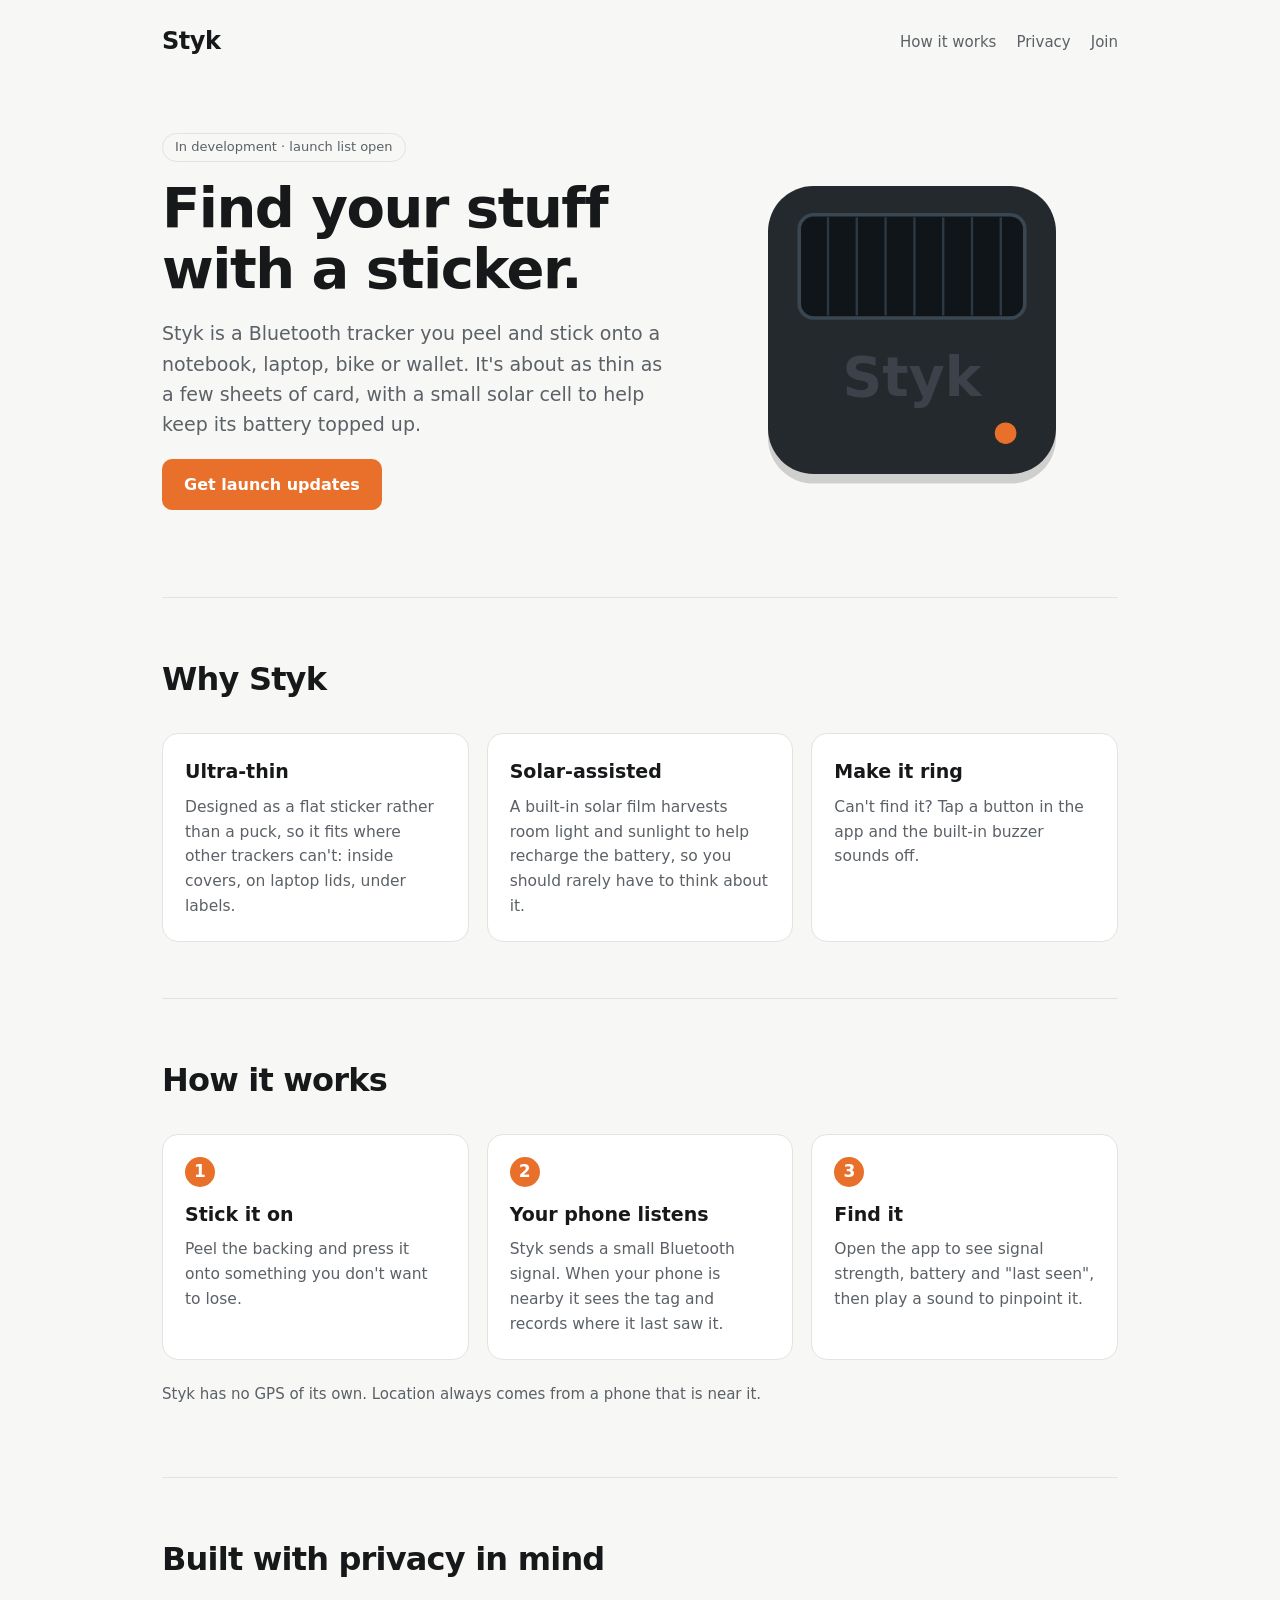
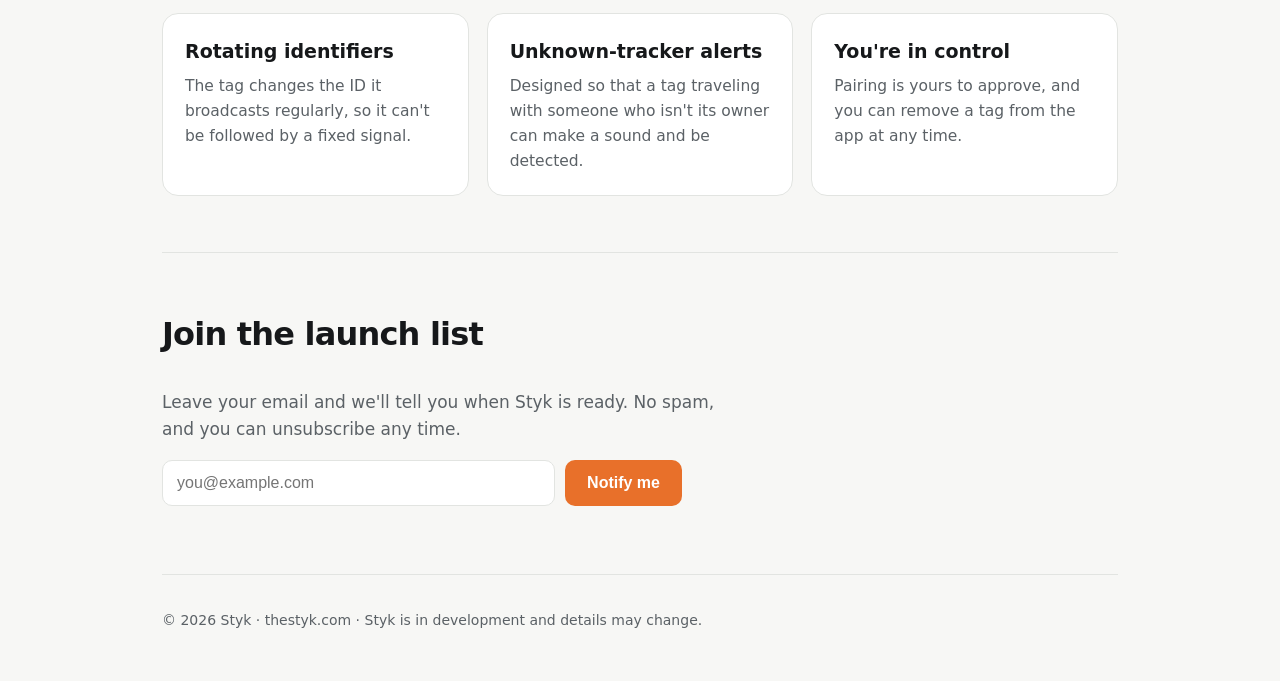
==== index.html @ 8a281709 "Rename index_1.html to index.html" ====
<!DOCTYPE html>
<html lang="en">
<head>
<meta charset="utf-8">
<meta name="viewport" content="width=device-width, initial-scale=1">
<title>Styk: the tracker that's thinner than a credit card stack</title>
<meta name="description" content="Styk is a peel-and-stick Bluetooth tracker with a built-in solar cell. Join the launch list.">
<style>
:root{--bg:#f7f7f5;--fg:#16181a;--mut:#5b6166;--card:#fff;--line:#e2e4e1;--acc:#e8702a;--dark:#1e2226}
@media (prefers-color-scheme:dark){:root{--bg:#111315;--fg:#f1f2f1;--mut:#a3a9ad;--card:#1a1d20;--line:#2b3035;--dark:#0b0c0d}}
*{box-sizing:border-box}html{scroll-behavior:smooth}
body{margin:0;background:var(--bg);color:var(--fg);font:17px/1.6 system-ui,-apple-system,"Segoe UI",Roboto,sans-serif}
.w{max-width:1000px;margin:0 auto;padding:0 22px}
nav{display:flex;justify-content:space-between;align-items:center;padding:22px 0}
.logo{font-weight:800;font-size:24px;letter-spacing:-.5px}
nav a{color:var(--mut);text-decoration:none;margin-left:20px;font-size:15px}
.hero{display:grid;grid-template-columns:1.1fr .9fr;gap:40px;align-items:center;padding:50px 0 70px}
h1{font-size:clamp(34px,5.5vw,56px);line-height:1.08;letter-spacing:-1.5px;margin:0 0 18px}
.lead{color:var(--mut);font-size:19px;max-width:30em}
.btn{display:inline-block;background:var(--acc);color:#fff;border:0;border-radius:10px;padding:13px 22px;font-size:16px;font-weight:700;text-decoration:none;cursor:pointer}
.tag{display:inline-block;font-size:13px;color:var(--mut);border:1px solid var(--line);border-radius:99px;padding:3px 12px;margin-bottom:16px}
svg{width:100%;height:auto;max-width:360px;justify-self:center}
section{padding:56px 0;border-top:1px solid var(--line)}
h2{font-size:32px;letter-spacing:-.8px;margin:0 0 28px}
.grid{display:grid;grid-template-columns:repeat(3,1fr);gap:18px}
.card{background:var(--card);border:1px solid var(--line);border-radius:16px;padding:22px}
.card h3{margin:0 0 8px;font-size:19px}.card p{margin:0;color:var(--mut);font-size:15.5px}
.n{display:inline-grid;place-items:center;width:30px;height:30px;border-radius:50%;background:var(--acc);color:#fff;font-weight:700;margin-bottom:12px}
form{display:flex;gap:10px;flex-wrap:wrap;max-width:520px}
input[type=email]{flex:1 1 250px;padding:13px 14px;border-radius:10px;border:1px solid var(--line);background:var(--card);color:var(--fg);font-size:16px}
#msg{margin-top:12px;color:var(--mut);font-size:15px}
footer{padding:34px 0 50px;border-top:1px solid var(--line);color:var(--mut);font-size:14px}
@media(max-width:760px){.hero,.grid{grid-template-columns:1fr}.hero{padding-top:20px}}
</style>
</head>
<body>
<div class="w">
<nav><div class="logo">Styk</div><div><a href="#how">How it works</a><a href="#privacy">Privacy</a><a href="#join">Join</a></div></nav>

<header class="hero">
<div>
<span class="tag">In development &middot; launch list open</span>
<h1>Find your stuff with a sticker.</h1>
<p class="lead">Styk is a Bluetooth tracker you peel and stick onto a notebook, laptop, bike or wallet. It's about as thin as a few sheets of card, with a small solar cell to help keep its battery topped up.</p>
<p><a class="btn" href="#join">Get launch updates</a></p>
</div>
<svg viewBox="0 0 300 300" role="img" aria-label="Illustration of the Styk tracker">
<rect x="30" y="38" width="240" height="240" rx="38" fill="#000" opacity=".16"/>
<rect x="30" y="30" width="240" height="240" rx="38" fill="#24292d"/>
<rect x="56" y="54" width="188" height="86" rx="12" fill="#10151a" stroke="#3a4650" stroke-width="3"/>
<g stroke="#2c3944" stroke-width="2"><path d="M80 56v82M104 56v82M128 56v82M152 56v82M176 56v82M200 56v82M224 56v82"/></g>
<text x="150" y="205" text-anchor="middle" font-family="system-ui,sans-serif" font-weight="700" font-size="46" fill="#3b4249">Styk</text>
<circle cx="228" cy="236" r="9" fill="#e8702a"/>
</svg>
</header>

<section id="why">
<h2>Why Styk</h2>
<div class="grid">
<div class="card"><h3>Ultra-thin</h3><p>Designed as a flat sticker rather than a puck, so it fits where other trackers can't: inside covers, on laptop lids, under labels.</p></div>
<div class="card"><h3>Solar-assisted</h3><p>A built-in solar film harvests room light and sunlight to help recharge the battery, so you should rarely have to think about it.</p></div>
<div class="card"><h3>Make it ring</h3><p>Can't find it? Tap a button in the app and the built-in buzzer sounds off.</p></div>
</div>
</section>

<section id="how">
<h2>How it works</h2>
<div class="grid">
<div class="card"><div class="n">1</div><h3>Stick it on</h3><p>Peel the backing and press it onto something you don't want to lose.</p></div>
<div class="card"><div class="n">2</div><h3>Your phone listens</h3><p>Styk sends a small Bluetooth signal. When your phone is nearby it sees the tag and records where it last saw it.</p></div>
<div class="card"><div class="n">3</div><h3>Find it</h3><p>Open the app to see signal strength, battery and "last seen", then play a sound to pinpoint it.</p></div>
</div>
<p style="color:var(--mut);margin-top:22px;font-size:15px">Styk has no GPS of its own. Location always comes from a phone that is near it.</p>
</section>

<section id="privacy">
<h2>Built with privacy in mind</h2>
<div class="grid">
<div class="card"><h3>Rotating identifiers</h3><p>The tag changes the ID it broadcasts regularly, so it can't be followed by a fixed signal.</p></div>
<div class="card"><h3>Unknown-tracker alerts</h3><p>Designed so that a tag traveling with someone who isn't its owner can make a sound and be detected.</p></div>
<div class="card"><h3>You're in control</h3><p>Pairing is yours to approve, and you can remove a tag from the app at any time.</p></div>
</div>
</section>

<section id="join">
<h2>Join the launch list</h2>
<p style="color:var(--mut);max-width:34em">Leave your email and we'll tell you when Styk is ready. No spam, and you can unsubscribe any time.</p>
<form id="f" method="POST" action="https://formspree.io/f/YOUR_FORM_ID">
<input type="email" name="email" placeholder="you@example.com" required aria-label="Email address">
<button class="btn" type="submit">Notify me</button>
</form>
<div id="msg" role="status"></div>
</section>

<footer>&copy; <span id="y"></span> Styk &middot; thestyk.com &middot; Styk is in development and details may change.</footer>
</div>
<script>
document.getElementById('y').textContent=new Date().getFullYear();
var f=document.getElementById('f'),m=document.getElementById('msg');
f.addEventListener('submit',function(e){
  e.preventDefault();
  if(f.action.indexOf('YOUR_FORM_ID')>-1){m.textContent='Signup is not connected yet. Add your form endpoint in index.html.';return;}
  fetch(f.action,{method:'POST',body:new FormData(f),headers:{Accept:'application/json'}})
   .then(function(r){m.textContent=r.ok?'Thanks! You are on the list.':'Something went wrong. Please try again.';if(r.ok)f.reset();})
   .catch(function(){m.textContent='Network error. Please try again.';});
});
</script>
</body>
</html>
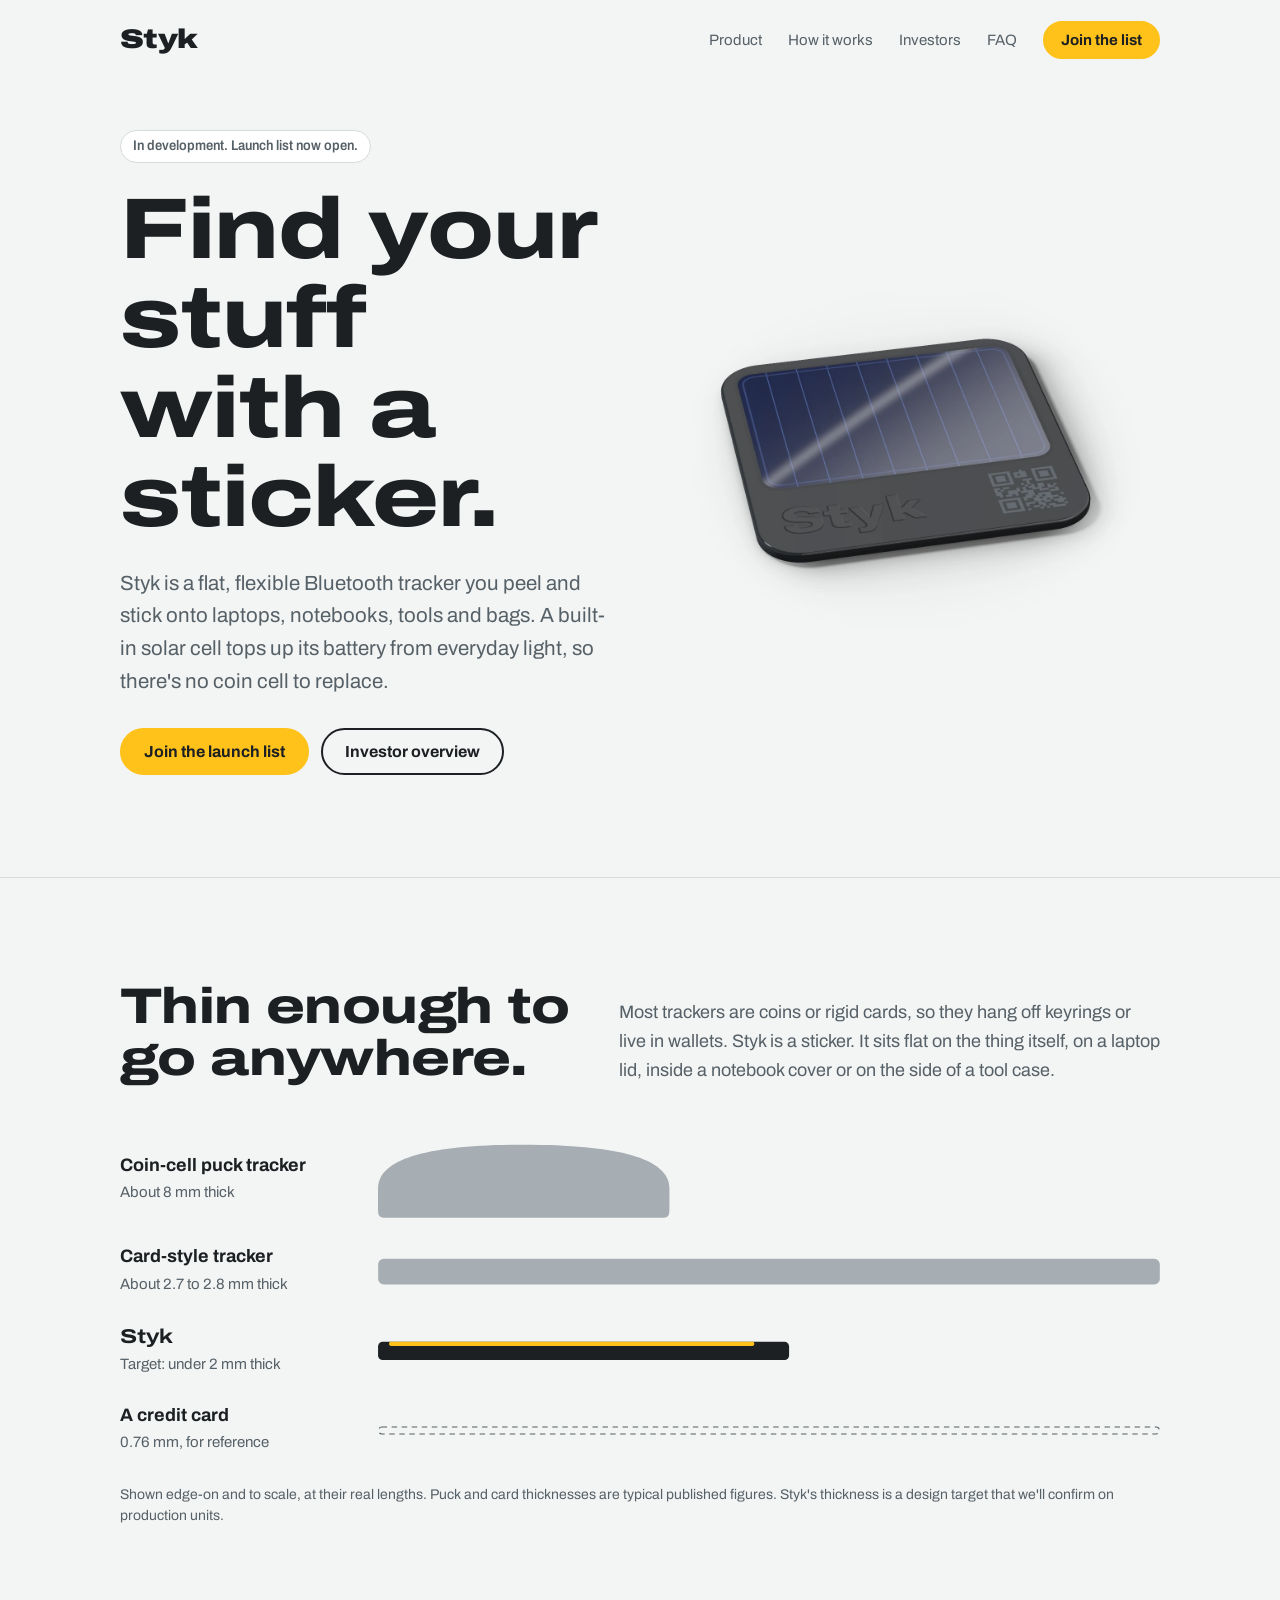
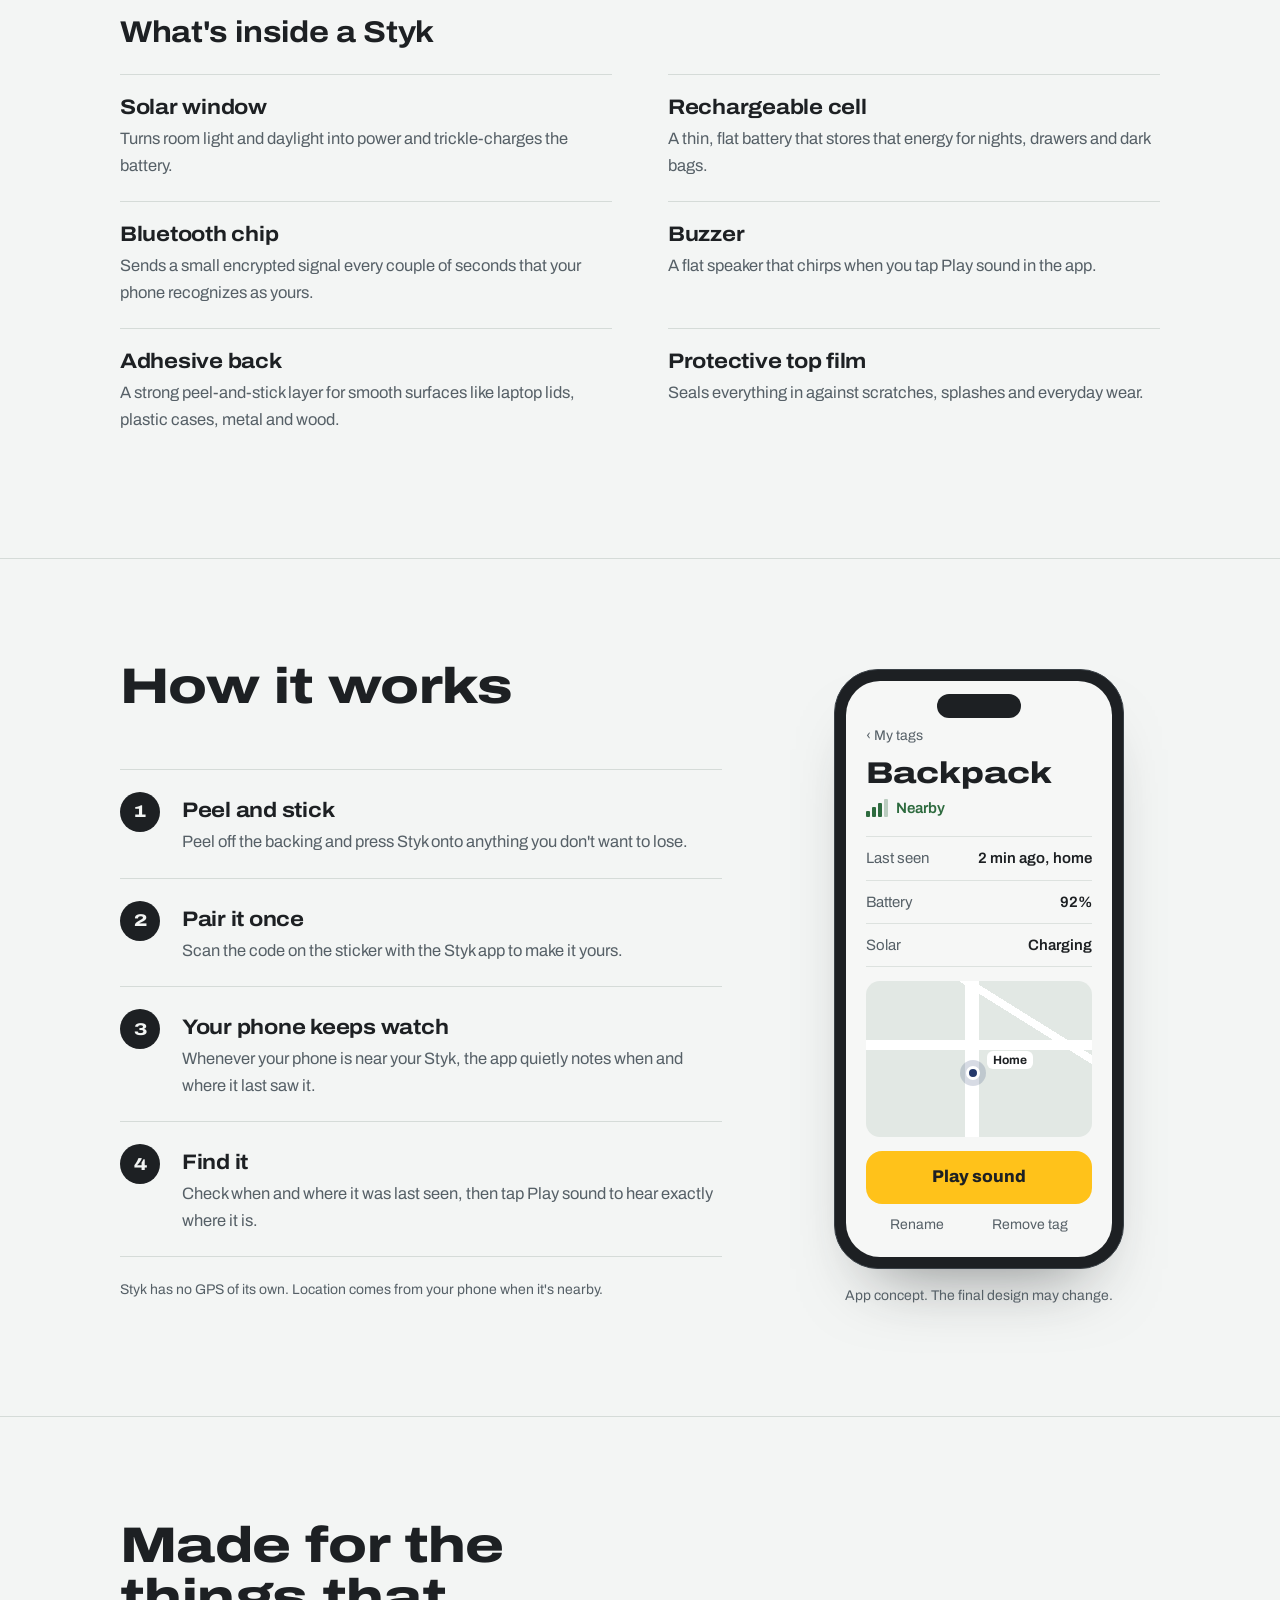
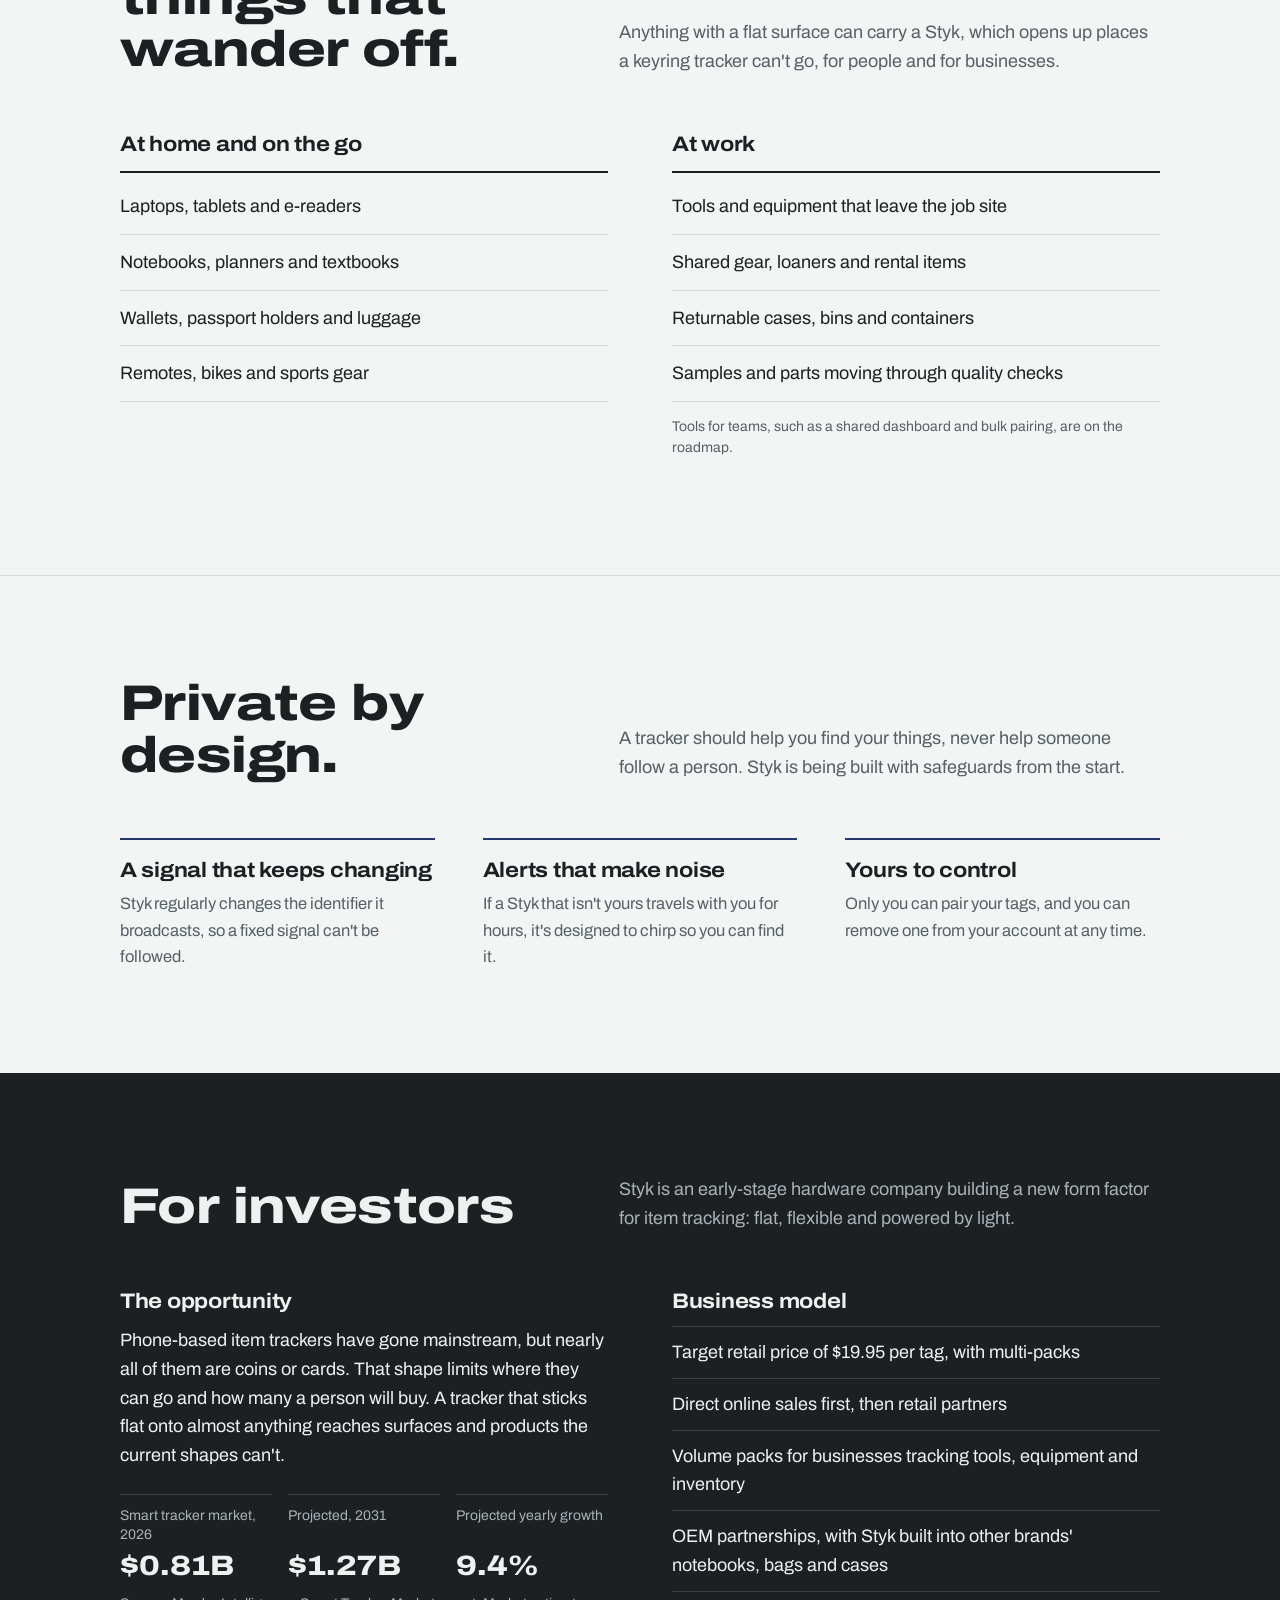
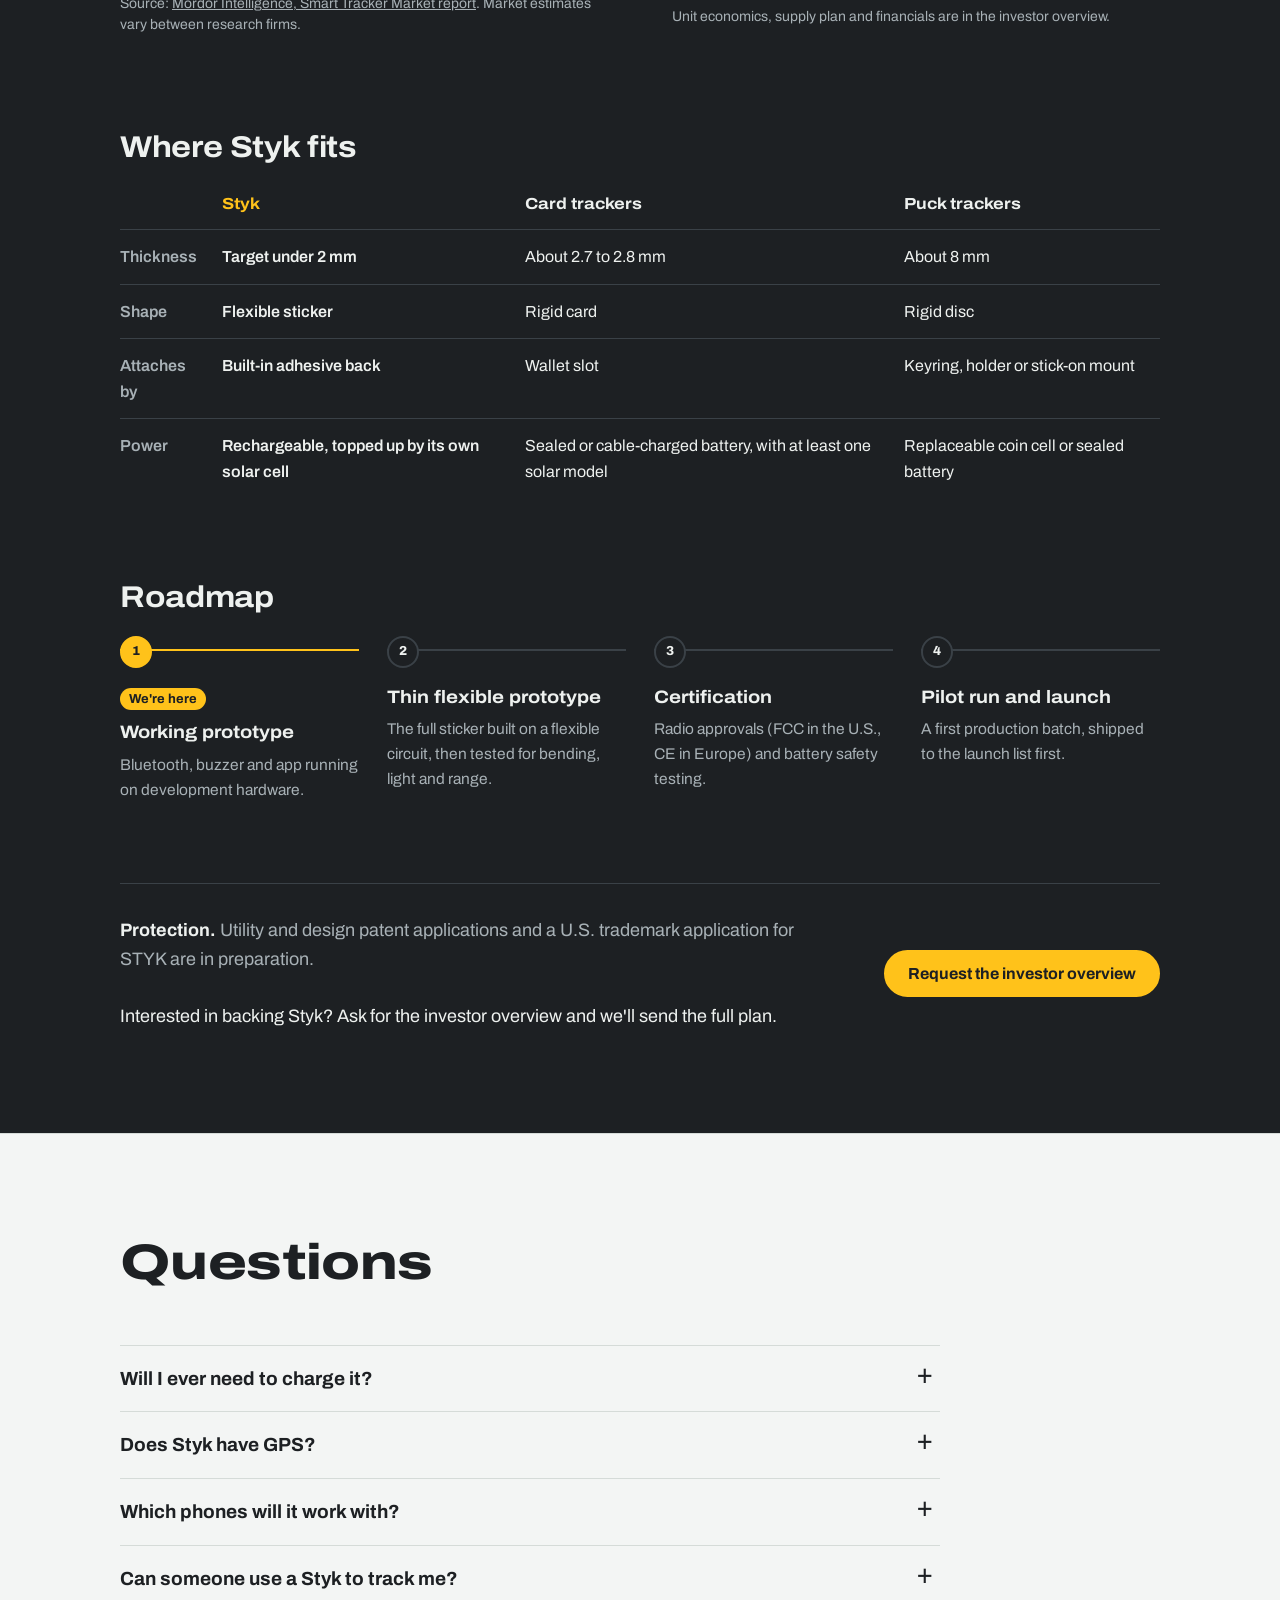
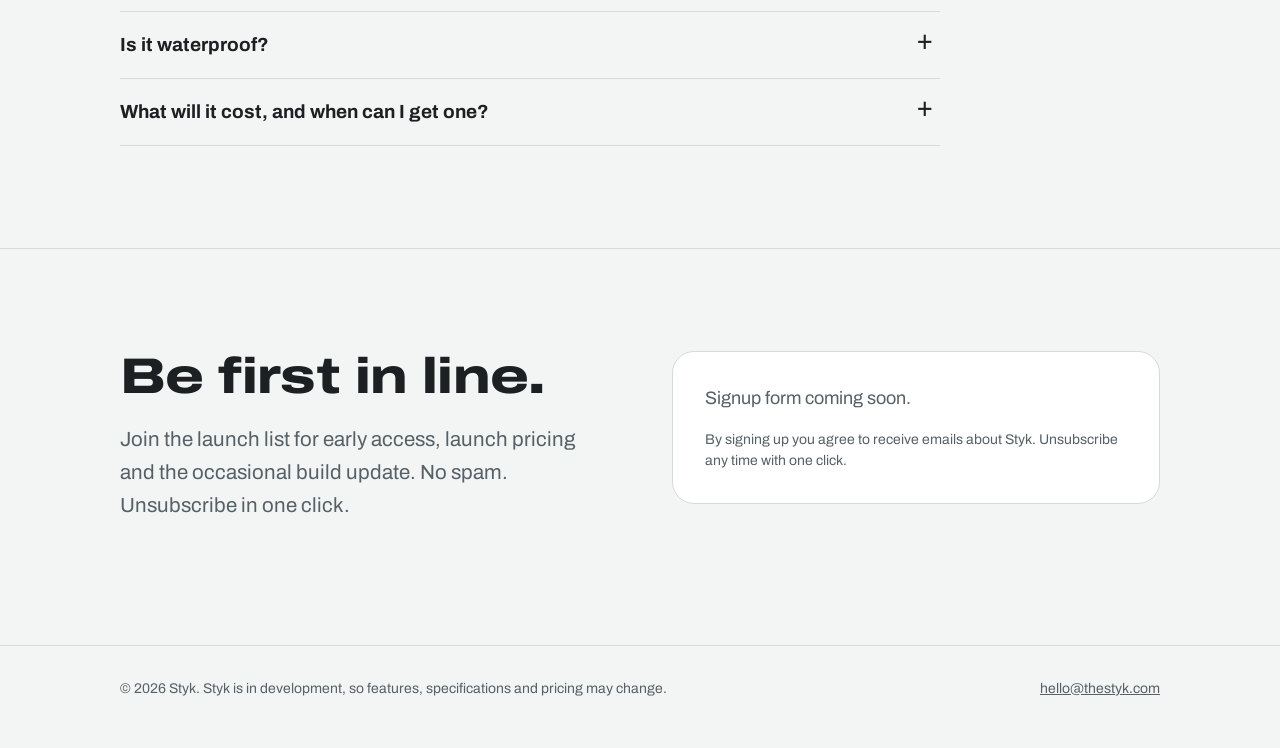
==== commit 2541a8a2: "Rename index1.html to index.html" ====
--- a/index.html
+++ b/index.html
@@ -3,107 +3,459 @@
 <head>
 <meta charset="utf-8">
 <meta name="viewport" content="width=device-width, initial-scale=1">
-<title>Styk: the tracker that's thinner than a credit card stack</title>
-<meta name="description" content="Styk is a peel-and-stick Bluetooth tracker with a built-in solar cell. Join the launch list.">
+<title>Styk: the flat, solar-assisted tracker you stick on</title>
+<meta name="description" content="Styk is a flat, flexible Bluetooth tracker you peel and stick onto the things you don't want to lose, with a built-in solar cell, a find-it buzzer and privacy by design.">
+<meta property="og:title" content="Styk: find your stuff with a sticker">
+<meta property="og:description" content="A flat, flexible Bluetooth tracker with a built-in solar cell. In development. Join the launch list.">
+<meta property="og:url" content="https://thestyk.com/">
+<meta property="og:type" content="website">
+<meta name="theme-color" content="#1D2023">
+<link rel="icon" href="data:image/svg+xml,%3Csvg xmlns='http://www.w3.org/2000/svg' viewBox='0 0 32 32'%3E%3Crect width='32' height='32' rx='7' fill='%231D2023'/%3E%3Crect x='3.5' y='3.5' width='25' height='17' rx='3' fill='%2324386B'/%3E%3Crect x='6' y='24' width='9' height='3' rx='1' fill='%23FFC21A'/%3E%3C/svg%3E">
+<link rel="preconnect" href="https://fonts.googleapis.com">
+<link rel="preconnect" href="https://fonts.gstatic.com" crossorigin>
+<link href="https://fonts.googleapis.com/css2?family=Archivo:wdth,wght@62..125,100..900&display=swap" rel="stylesheet">
 <style>
-:root{--bg:#f7f7f5;--fg:#16181a;--mut:#5b6166;--card:#fff;--line:#e2e4e1;--acc:#e8702a;--dark:#1e2226}
-@media (prefers-color-scheme:dark){:root{--bg:#111315;--fg:#f1f2f1;--mut:#a3a9ad;--card:#1a1d20;--line:#2b3035;--dark:#0b0c0d}}
-*{box-sizing:border-box}html{scroll-behavior:smooth}
-body{margin:0;background:var(--bg);color:var(--fg);font:17px/1.6 system-ui,-apple-system,"Segoe UI",Roboto,sans-serif}
-.w{max-width:1000px;margin:0 auto;padding:0 22px}
-nav{display:flex;justify-content:space-between;align-items:center;padding:22px 0}
-.logo{font-weight:800;font-size:24px;letter-spacing:-.5px}
-nav a{color:var(--mut);text-decoration:none;margin-left:20px;font-size:15px}
-.hero{display:grid;grid-template-columns:1.1fr .9fr;gap:40px;align-items:center;padding:50px 0 70px}
-h1{font-size:clamp(34px,5.5vw,56px);line-height:1.08;letter-spacing:-1.5px;margin:0 0 18px}
-.lead{color:var(--mut);font-size:19px;max-width:30em}
-.btn{display:inline-block;background:var(--acc);color:#fff;border:0;border-radius:10px;padding:13px 22px;font-size:16px;font-weight:700;text-decoration:none;cursor:pointer}
-.tag{display:inline-block;font-size:13px;color:var(--mut);border:1px solid var(--line);border-radius:99px;padding:3px 12px;margin-bottom:16px}
-svg{width:100%;height:auto;max-width:360px;justify-self:center}
-section{padding:56px 0;border-top:1px solid var(--line)}
-h2{font-size:32px;letter-spacing:-.8px;margin:0 0 28px}
-.grid{display:grid;grid-template-columns:repeat(3,1fr);gap:18px}
-.card{background:var(--card);border:1px solid var(--line);border-radius:16px;padding:22px}
-.card h3{margin:0 0 8px;font-size:19px}.card p{margin:0;color:var(--mut);font-size:15.5px}
-.n{display:inline-grid;place-items:center;width:30px;height:30px;border-radius:50%;background:var(--acc);color:#fff;font-weight:700;margin-bottom:12px}
-form{display:flex;gap:10px;flex-wrap:wrap;max-width:520px}
-input[type=email]{flex:1 1 250px;padding:13px 14px;border-radius:10px;border:1px solid var(--line);background:var(--card);color:var(--fg);font-size:16px}
-#msg{margin-top:12px;color:var(--mut);font-size:15px}
-footer{padding:34px 0 50px;border-top:1px solid var(--line);color:var(--mut);font-size:14px}
-@media(max-width:760px){.hero,.grid{grid-template-columns:1fr}.hero{padding-top:20px}}
+:root{
+  --liner:#F3F5F4;   /* page: the sticker's backing sheet */
+  --paper:#FFFFFF;
+  --ink:#1D2023;     /* graphite, the product body */
+  --slate:#566067;
+  --rule:#D5DBD8;
+  --solar:#24386B;   /* the solar cell */
+  --sun:#FFC21A;     /* light, the thing that powers it */
+  --other:#A6AEB3;
+  --band:#1D2023; --band-ink:#EEF1EF; --band-mut:#A8B1B6; --band-rule:#3A4147;
+  --focus:#24386B;
+  color-scheme:light;
+}
+@media (prefers-color-scheme:dark){
+  :root{
+    --liner:#16191C; --paper:#1E2226; --ink:#ECEFEE; --slate:#A4ADB3; --rule:#30363B;
+    --solar:#9DB2EA; --other:#5C656C;
+    --band:#22272C; --band-ink:#EEF1EF; --band-mut:#A8B1B6; --band-rule:#3D454C;
+    --focus:#FFC21A;
+    color-scheme:dark;
+  }
+}
+*{box-sizing:border-box}
+html{scroll-behavior:smooth;-webkit-text-size-adjust:100%}
+body{margin:0;background:var(--liner);color:var(--ink);font-family:"Archivo",system-ui,-apple-system,"Segoe UI",sans-serif;font-size:18px;line-height:1.6;font-stretch:100%}
+a{color:inherit}
+:focus-visible{outline:3px solid var(--focus);outline-offset:3px;border-radius:6px}
+img,svg{display:block;max-width:100%}
+.wrap{max-width:1120px;margin:0 auto;padding:0 clamp(16px,4vw,40px)}
+h1,h2,h3{margin:0;font-weight:800;font-stretch:125%;letter-spacing:-.012em;line-height:1.04}
+h1{font-size:clamp(44px,7vw,86px)}
+h2{font-size:clamp(30px,4.2vw,50px);max-width:16ch}
+h3{font-size:21px;font-stretch:112%;font-weight:700;line-height:1.2}
+p{margin:0 0 1em}
+.lead{font-size:clamp(18px,1.6vw,21px);color:var(--slate);max-width:33em}
+.note{font-size:14px;line-height:1.5;color:var(--slate)}
+.btn{display:inline-flex;align-items:center;justify-content:center;background:var(--sun);color:#1D2023;border:2px solid var(--sun);border-radius:999px;padding:12px 22px;font-weight:700;font-size:16px;text-decoration:none;line-height:1.2}
+.btn:hover{background:#FFD45A;border-color:#FFD45A}
+.btn.line{background:transparent;color:var(--ink);border-color:var(--ink)}
+.btn.line:hover{background:var(--ink);color:var(--liner)}
+
+/* top bar */
+.top{display:flex;align-items:center;justify-content:space-between;gap:16px;padding:18px 0}
+.mark{font-weight:900;font-stretch:125%;font-size:27px;letter-spacing:-.02em;text-decoration:none}
+.top nav{display:flex;align-items:center;gap:26px}
+.top nav a:not(.btn){text-decoration:none;font-size:15px;color:var(--slate)}
+.top nav a:not(.btn):hover{color:var(--ink)}
+.top nav .btn{padding:8px 16px;font-size:15px}
+@media(max-width:760px){.top nav a:not(.btn){display:none}}
+
+/* hero */
+.hero{display:grid;grid-template-columns:minmax(0,1fr) minmax(0,1fr);gap:clamp(24px,4vw,56px);align-items:center;padding:clamp(20px,4vw,56px) 0 clamp(56px,8vw,104px)}
+.status{display:inline-block;font-size:14px;font-weight:600;font-stretch:90%;color:var(--slate);background:var(--paper);border:1px solid var(--rule);border-radius:999px;padding:4px 12px;margin-bottom:22px}
+.hero h1{margin-bottom:24px}
+.actions{display:flex;flex-wrap:wrap;gap:12px;margin-top:30px}
+.hero-art img{width:100%;height:auto;display:block}
+@media(max-width:860px){.hero{grid-template-columns:1fr}.hero-art{max-width:520px}}
+
+/* sections */
+.sec{padding:clamp(60px,8vw,112px) 0;border-top:1px solid var(--rule)}
+.sec-head{display:grid;grid-template-columns:minmax(0,5fr) minmax(0,6fr);gap:20px 48px;align-items:end;margin-bottom:clamp(36px,5vw,56px)}
+.sec-head p{margin:0;color:var(--slate);max-width:34em}
+@media(max-width:860px){.sec-head{grid-template-columns:1fr}}
+.sub{margin:clamp(56px,7vw,88px) 0 24px;font-size:clamp(24px,2.6vw,30px)}
+
+/* to-scale edge view */
+.edge{display:grid;gap:26px;margin:0;padding:0;list-style:none}
+.edge li{display:grid;grid-template-columns:230px minmax(0,1fr);gap:28px;align-items:center}
+.edge b{display:block;font-weight:700;line-height:1.3}
+.edge span{font-size:15px;color:var(--slate)}
+.edge svg{width:100%;height:auto;overflow:visible}
+.edge .other{fill:var(--other)}
+.edge .ref{fill:none;stroke:var(--slate);stroke-width:.12;stroke-dasharray:.6 .5}
+.edge .us-body{fill:var(--ink)}
+.edge .us-sun{fill:var(--sun)}
+.edge li.us b{font-stretch:125%;font-size:20px}
+.edge-note{margin-top:28px}
+@media(max-width:720px){.edge li{grid-template-columns:1fr;gap:8px}}
+
+/* parts */
+.parts{list-style:none;margin:0;padding:0;display:grid;grid-template-columns:repeat(2,minmax(0,1fr));column-gap:56px}
+.parts li{padding:20px 0 22px;border-top:1px solid var(--rule)}
+.parts h3{margin-bottom:6px}
+.parts p{margin:0;color:var(--slate);font-size:16.5px;max-width:34em}
+@media(max-width:720px){.parts{grid-template-columns:1fr}}
+
+/* how it works */
+.how{display:grid;grid-template-columns:minmax(0,1.25fr) minmax(0,.75fr);gap:clamp(40px,6vw,80px);align-items:center}
+.steps{list-style:none;margin:0;padding:0;counter-reset:step}
+.steps li{display:grid;grid-template-columns:44px minmax(0,1fr);gap:18px;padding:22px 0;border-top:1px solid var(--rule)}
+.steps li:last-child{border-bottom:1px solid var(--rule)}
+.steps li::before{counter-increment:step;content:counter(step);width:40px;height:40px;border-radius:50%;background:var(--ink);color:var(--liner);display:grid;place-items:center;font-weight:800;font-stretch:125%;font-size:17px}
+.steps h3{margin:6px 0 6px}
+.steps p{margin:0;color:var(--slate);font-size:16.5px}
+.no-gps{margin-top:22px}
+@media(max-width:860px){.how{grid-template-columns:1fr}}
+
+/* app concept */
+.phone{width:min(290px,100%);margin:0 auto;aspect-ratio:9/18.6;border-radius:44px;background:#1D2023;padding:11px;border:1px solid #3A4147;box-shadow:0 40px 70px -40px rgba(29,32,35,.55)}
+.screen{height:100%;border-radius:34px;background:#F6F7F6;color:#1D2023;padding:46px 20px 22px;display:flex;flex-direction:column;position:relative;font-size:15px;line-height:1.35}
+.screen::before{content:"";position:absolute;top:13px;left:50%;width:84px;height:24px;margin-left:-42px;border-radius:12px;background:#1D2023}
+.back{font-size:14px;color:#566067;margin-bottom:12px}
+.tagname{font-size:30px;font-weight:800;font-stretch:125%;line-height:1}
+.near{display:flex;align-items:center;gap:8px;margin:10px 0 18px;font-weight:600;color:#2E6B3F}
+.bars{display:flex;gap:2px;align-items:flex-end}
+.bars i{display:block;width:4px;background:#2E6B3F;border-radius:1px}
+.rows{margin:0;border-top:1px solid #DDE2DF}
+.rows div{display:flex;justify-content:space-between;gap:12px;padding:11px 0;border-bottom:1px solid #DDE2DF}
+.rows dt{color:#566067}
+.rows dd{margin:0;font-weight:600;text-align:right}
+.map{position:relative;flex:1;min-height:70px;margin:14px 0;border-radius:14px;background:linear-gradient(90deg,transparent 44%,#fff 44% 50%,transparent 50%),linear-gradient(0deg,transparent 56%,#fff 56% 62%,transparent 62%),linear-gradient(32deg,transparent 72%,#fff 72% 75%,transparent 75%),#E2E8E4}
+.pin{position:absolute;left:47%;top:59%;width:14px;height:14px;margin:-7px 0 0 -7px;border-radius:50%;background:#24386B;border:3px solid #fff;box-shadow:0 0 0 6px rgba(36,56,107,.18)}
+.maplabel{position:absolute;left:calc(47% + 14px);top:calc(59% - 22px);font-size:12px;font-weight:700;background:#fff;border-radius:6px;padding:1px 6px}
+.play{background:#FFC21A;border-radius:16px;padding:15px;text-align:center;font-weight:800;font-size:17px}
+.minor{display:flex;justify-content:space-around;margin-top:12px;font-size:14px;color:#566067}
+.caption{text-align:center;margin-top:16px}
+
+/* audiences */
+.two{display:grid;grid-template-columns:repeat(2,minmax(0,1fr));gap:clamp(32px,5vw,72px)}
+.two h3{padding-bottom:14px;border-bottom:2px solid var(--ink);margin-bottom:6px}
+.plain{list-style:none;margin:0;padding:0}
+.plain li{padding:13px 0;border-bottom:1px solid var(--rule)}
+@media(max-width:720px){.two{grid-template-columns:1fr}}
+
+/* privacy */
+.trio{display:grid;grid-template-columns:repeat(3,minmax(0,1fr));gap:clamp(24px,4vw,48px)}
+.trio div{border-top:2px solid var(--solar);padding-top:18px}
+.trio h3{margin-bottom:8px}
+.trio p{margin:0;color:var(--slate);font-size:16.5px}
+@media(max-width:860px){.trio{grid-template-columns:1fr}}
+
+/* investors band */
+.band{background:var(--band);color:var(--band-ink)}
+.band .sec{border-top:0}
+.band .sec-head p,.band .note,.band .mut{color:var(--band-mut)}
+.band h3{margin-bottom:12px}
+.inv-grid{display:grid;grid-template-columns:repeat(2,minmax(0,1fr));gap:clamp(36px,5vw,72px)}
+.inv-grid ul{margin:0;padding:0;list-style:none}
+.inv-grid li{padding:11px 0;border-top:1px solid var(--band-rule)}
+.inv-grid li:last-child{border-bottom:1px solid var(--band-rule)}
+.facts{display:grid;grid-template-columns:repeat(3,minmax(0,1fr));gap:16px;margin:24px 0 12px}
+.facts div{border-top:1px solid var(--band-rule);padding-top:12px;display:flex;flex-direction:column;justify-content:space-between}
+.facts dt{font-size:14px;line-height:1.35;color:var(--band-mut)}
+.facts dd{margin:6px 0 0;font-size:clamp(22px,2.4vw,28px);font-weight:800;font-stretch:118%;line-height:1.1}
+.band .sub{margin-top:clamp(56px,7vw,80px)}
+.scroll{overflow-x:auto;-webkit-overflow-scrolling:touch}
+table{width:100%;min-width:640px;border-collapse:collapse;font-size:16px}
+th,td{text-align:left;vertical-align:top;padding:14px 18px 14px 0;border-top:1px solid var(--band-rule)}
+thead th{border-top:0;font-weight:700;font-stretch:112%;padding-bottom:12px}
+tbody th{font-weight:600;color:var(--band-mut)}
+.us-col{color:var(--sun)}
+tbody td.us-col{color:var(--band-ink);font-weight:600}
+.road{list-style:none;margin:34px 0 0;padding:0;display:grid;grid-template-columns:repeat(4,minmax(0,1fr));gap:28px;counter-reset:road}
+.road li{position:relative;padding-top:32px;border-top:2px solid var(--band-rule)}
+.road li::before{counter-increment:road;content:counter(road);position:absolute;top:-15px;left:0;width:28px;height:28px;border-radius:50%;background:var(--band);border:2px solid var(--band-rule);display:grid;place-items:center;font-size:13px;font-weight:800}
+.road li.now{border-top-color:var(--sun)}
+.road li.now::before{background:var(--sun);border-color:var(--sun);color:#1D2023}
+.road h4{margin:0 0 6px;font-size:18px;font-weight:700;font-stretch:112%}
+.road p{margin:0;font-size:15.5px;color:var(--band-mut)}
+.road .here{display:inline-block;margin-bottom:8px;font-size:13px;font-weight:700;color:#1D2023;background:var(--sun);border-radius:999px;padding:1px 9px}
+@media(max-width:900px){.road{grid-template-columns:repeat(2,minmax(0,1fr));row-gap:40px}}
+@media(max-width:520px){.road{grid-template-columns:1fr}}
+.ask{display:grid;grid-template-columns:minmax(0,1fr) auto;gap:24px;align-items:center;margin-top:clamp(56px,7vw,80px);padding-top:32px;border-top:1px solid var(--band-rule)}
+.ask p{margin:0;max-width:40em}
+@media(max-width:720px){.inv-grid,.ask{grid-template-columns:1fr}.facts{grid-template-columns:1fr 1fr 1fr}}
+@media(max-width:440px){.facts{grid-template-columns:1fr}}
+
+/* faq */
+.faq{max-width:820px}
+.faq details{border-top:1px solid var(--rule)}
+.faq details:last-child{border-bottom:1px solid var(--rule)}
+.faq summary{cursor:pointer;list-style:none;position:relative;padding:20px 44px 20px 0;font-weight:700;font-size:19px;line-height:1.35}
+.faq summary::-webkit-details-marker{display:none}
+.faq summary::after{content:"+";position:absolute;right:6px;top:14px;font-size:28px;font-weight:400;line-height:1;transition:transform .2s ease}
+.faq details[open] summary::after{transform:rotate(45deg)}
+.faq details p{margin:-4px 0 22px;color:var(--slate);max-width:62ch}
+
+/* join */
+.join{display:grid;grid-template-columns:minmax(0,1fr) minmax(0,1fr);gap:clamp(32px,5vw,72px);align-items:start}
+.join .panel{background:var(--paper);border:1px solid var(--rule);border-radius:22px;padding:clamp(20px,3vw,32px)}
+@media(max-width:860px){.join{grid-template-columns:1fr}}
+
+.sr{position:absolute;width:1px;height:1px;overflow:hidden;clip:rect(0 0 0 0);white-space:nowrap}
+footer{padding:32px 0 48px;border-top:1px solid var(--rule);font-size:14px;color:var(--slate)}
+footer .wrap{display:flex;flex-wrap:wrap;justify-content:space-between;gap:12px}
 </style>
 </head>
 <body>
-<div class="w">
-<nav><div class="logo">Styk</div><div><a href="#how">How it works</a><a href="#privacy">Privacy</a><a href="#join">Join</a></div></nav>
-
-<header class="hero">
-<div>
-<span class="tag">In development &middot; launch list open</span>
-<h1>Find your stuff with a sticker.</h1>
-<p class="lead">Styk is a Bluetooth tracker you peel and stick onto a notebook, laptop, bike or wallet. It's about as thin as a few sheets of card, with a small solar cell to help keep its battery topped up.</p>
-<p><a class="btn" href="#join">Get launch updates</a></p>
+
+<div class="wrap">
+  <header class="top">
+    <a class="mark" href="#">Styk</a>
+    <nav aria-label="Main">
+      <a href="#product">Product</a>
+      <a href="#how">How it works</a>
+      <a href="#investors">Investors</a>
+      <a href="#faq">FAQ</a>
+      <a class="btn" href="#join">Join the list</a>
+    </nav>
+  </header>
+
+  <section class="hero">
+    <div>
+      <span class="status">In development. Launch list now open.</span>
+      <h1>Find your stuff with a sticker.</h1>
+      <p class="lead">Styk is a flat, flexible Bluetooth tracker you peel and stick onto laptops, notebooks, tools and bags. A built-in solar cell tops up its battery from everyday light, so there's no coin cell to replace.</p>
+      <div class="actions">
+        <a class="btn" href="#join">Join the launch list</a>
+        <a class="btn line" href="#investors">Investor overview</a>
+      </div>
+    </div>
+    <div class="hero-art">
+      <picture>
+        <source media="(prefers-color-scheme: dark)" srcset="[data-uri]">
+        <img src="[data-uri]" width="1200" height="1000" alt="The Styk tracker: a thin, square graphite sticker with a dark blue solar window, a debossed Styk logo and a small scan code" fetchpriority="high">
+      </picture>
+    </div>
+  </section>
 </div>
-<svg viewBox="0 0 300 300" role="img" aria-label="Illustration of the Styk tracker">
-<rect x="30" y="38" width="240" height="240" rx="38" fill="#000" opacity=".16"/>
-<rect x="30" y="30" width="240" height="240" rx="38" fill="#24292d"/>
-<rect x="56" y="54" width="188" height="86" rx="12" fill="#10151a" stroke="#3a4650" stroke-width="3"/>
-<g stroke="#2c3944" stroke-width="2"><path d="M80 56v82M104 56v82M128 56v82M152 56v82M176 56v82M200 56v82M224 56v82"/></g>
-<text x="150" y="205" text-anchor="middle" font-family="system-ui,sans-serif" font-weight="700" font-size="46" fill="#3b4249">Styk</text>
-<circle cx="228" cy="236" r="9" fill="#e8702a"/>
-</svg>
-</header>
-
-<section id="why">
-<h2>Why Styk</h2>
-<div class="grid">
-<div class="card"><h3>Ultra-thin</h3><p>Designed as a flat sticker rather than a puck, so it fits where other trackers can't: inside covers, on laptop lids, under labels.</p></div>
-<div class="card"><h3>Solar-assisted</h3><p>A built-in solar film harvests room light and sunlight to help recharge the battery, so you should rarely have to think about it.</p></div>
-<div class="card"><h3>Make it ring</h3><p>Can't find it? Tap a button in the app and the built-in buzzer sounds off.</p></div>
-</div>
-</section>
-
-<section id="how">
-<h2>How it works</h2>
-<div class="grid">
-<div class="card"><div class="n">1</div><h3>Stick it on</h3><p>Peel the backing and press it onto something you don't want to lose.</p></div>
-<div class="card"><div class="n">2</div><h3>Your phone listens</h3><p>Styk sends a small Bluetooth signal. When your phone is nearby it sees the tag and records where it last saw it.</p></div>
-<div class="card"><div class="n">3</div><h3>Find it</h3><p>Open the app to see signal strength, battery and "last seen", then play a sound to pinpoint it.</p></div>
-</div>
-<p style="color:var(--mut);margin-top:22px;font-size:15px">Styk has no GPS of its own. Location always comes from a phone that is near it.</p>
-</section>
-
-<section id="privacy">
-<h2>Built with privacy in mind</h2>
-<div class="grid">
-<div class="card"><h3>Rotating identifiers</h3><p>The tag changes the ID it broadcasts regularly, so it can't be followed by a fixed signal.</p></div>
-<div class="card"><h3>Unknown-tracker alerts</h3><p>Designed so that a tag traveling with someone who isn't its owner can make a sound and be detected.</p></div>
-<div class="card"><h3>You're in control</h3><p>Pairing is yours to approve, and you can remove a tag from the app at any time.</p></div>
-</div>
-</section>
-
-<section id="join">
-<h2>Join the launch list</h2>
-<p style="color:var(--mut);max-width:34em">Leave your email and we'll tell you when Styk is ready. No spam, and you can unsubscribe any time.</p>
-<form id="f" method="POST" action="https://formspree.io/f/YOUR_FORM_ID">
-<input type="email" name="email" placeholder="you@example.com" required aria-label="Email address">
-<button class="btn" type="submit">Notify me</button>
-</form>
-<div id="msg" role="status"></div>
-</section>
-
-<footer>&copy; <span id="y"></span> Styk &middot; thestyk.com &middot; Styk is in development and details may change.</footer>
-</div>
+
+<main>
+  <section class="sec" id="product">
+    <div class="wrap">
+      <div class="sec-head">
+        <h2>Thin enough to go anywhere.</h2>
+        <p>Most trackers are coins or rigid cards, so they hang off keyrings or live in wallets. Styk is a sticker. It sits flat on the thing itself, on a laptop lid, inside a notebook cover or on the side of a tool case.</p>
+      </div>
+
+      <ul class="edge" aria-label="Edge-on thickness comparison, drawn to scale">
+        <li>
+          <div><b>Coin-cell puck tracker</b><span>About 8 mm thick</span></div>
+          <svg viewBox="0 0 85.6 8.6" aria-hidden="true"><path class="other" d="M0.6 8.4H31.3Q31.9 8.4 31.9 7.6V5.2C31.9 1.8 26 0.4 15.95 0.4C5.9 0.4 0 1.8 0 5.2V7.6Q0 8.4 0.6 8.4Z"/></svg>
+        </li>
+        <li>
+          <div><b>Card-style tracker</b><span>About 2.7 to 2.8 mm thick</span></div>
+          <svg viewBox="0 0 85.6 3.2" aria-hidden="true"><rect class="other" x="0" y="0.2" width="85.6" height="2.8" rx="0.6"/></svg>
+        </li>
+        <li class="us">
+          <div><b>Styk</b><span>Target: under 2 mm thick</span></div>
+          <svg viewBox="0 0 85.6 2.4" aria-hidden="true"><rect class="us-body" x="0" y="0.2" width="45" height="2" rx="0.5"/><rect class="us-sun" x="1.2" y="0.2" width="40" height="0.45" rx="0.2"/></svg>
+        </li>
+        <li>
+          <div><b>A credit card</b><span>0.76 mm, for reference</span></div>
+          <svg viewBox="0 0 85.6 1.2" aria-hidden="true"><rect class="ref" x="0.06" y="0.22" width="85.48" height="0.76" rx="0.3"/></svg>
+        </li>
+      </ul>
+      <p class="note edge-note">Shown edge-on and to scale, at their real lengths. Puck and card thicknesses are typical published figures. Styk's thickness is a design target that we'll confirm on production units.</p>
+
+      <h3 class="sub">What's inside a Styk</h3>
+      <ul class="parts">
+        <li><h3>Solar window</h3><p>Turns room light and daylight into power and trickle-charges the battery.</p></li>
+        <li><h3>Rechargeable cell</h3><p>A thin, flat battery that stores that energy for nights, drawers and dark bags.</p></li>
+        <li><h3>Bluetooth chip</h3><p>Sends a small encrypted signal every couple of seconds that your phone recognizes as yours.</p></li>
+        <li><h3>Buzzer</h3><p>A flat speaker that chirps when you tap Play sound in the app.</p></li>
+        <li><h3>Adhesive back</h3><p>A strong peel-and-stick layer for smooth surfaces like laptop lids, plastic cases, metal and wood.</p></li>
+        <li><h3>Protective top film</h3><p>Seals everything in against scratches, splashes and everyday wear.</p></li>
+      </ul>
+    </div>
+  </section>
+
+  <section class="sec" id="how">
+    <div class="wrap how">
+      <div>
+        <div class="sec-head" style="grid-template-columns:1fr">
+          <h2>How it works</h2>
+        </div>
+        <ol class="steps">
+          <li><div><h3>Peel and stick</h3><p>Peel off the backing and press Styk onto anything you don't want to lose.</p></div></li>
+          <li><div><h3>Pair it once</h3><p>Scan the code on the sticker with the Styk app to make it yours.</p></div></li>
+          <li><div><h3>Your phone keeps watch</h3><p>Whenever your phone is near your Styk, the app quietly notes when and where it last saw it.</p></div></li>
+          <li><div><h3>Find it</h3><p>Check when and where it was last seen, then tap Play sound to hear exactly where it is.</p></div></li>
+        </ol>
+        <p class="note no-gps">Styk has no GPS of its own. Location comes from your phone when it's nearby.</p>
+      </div>
+      <figure style="margin:0">
+        <div class="phone" role="img" aria-label="Styk app concept showing a tag named Backpack, nearby, last seen 2 minutes ago at home, battery 92 percent, solar charging, on a small map, with a Play sound button">
+          <div class="screen" aria-hidden="true">
+            <div class="back">‹ My tags</div>
+            <div class="tagname">Backpack</div>
+            <div class="near"><span class="bars"><i style="height:6px"></i><i style="height:10px"></i><i style="height:14px"></i><i style="height:18px;opacity:.3"></i></span>Nearby</div>
+            <dl class="rows">
+              <div><dt>Last seen</dt><dd>2 min ago, home</dd></div>
+              <div><dt>Battery</dt><dd>92%</dd></div>
+              <div><dt>Solar</dt><dd>Charging</dd></div>
+            </dl>
+            <div class="map"><span class="pin"></span><span class="maplabel">Home</span></div>
+            <div class="play">Play sound</div>
+            <div class="minor"><span>Rename</span><span>Remove tag</span></div>
+          </div>
+        </div>
+        <figcaption class="note caption">App concept. The final design may change.</figcaption>
+      </figure>
+    </div>
+  </section>
+
+  <section class="sec" id="uses">
+    <div class="wrap">
+      <div class="sec-head">
+        <h2>Made for the things that wander off.</h2>
+        <p>Anything with a flat surface can carry a Styk, which opens up places a keyring tracker can't go, for people and for businesses.</p>
+      </div>
+      <div class="two">
+        <div>
+          <h3>At home and on the go</h3>
+          <ul class="plain">
+            <li>Laptops, tablets and e-readers</li>
+            <li>Notebooks, planners and textbooks</li>
+            <li>Wallets, passport holders and luggage</li>
+            <li>Remotes, bikes and sports gear</li>
+          </ul>
+        </div>
+        <div>
+          <h3>At work</h3>
+          <ul class="plain">
+            <li>Tools and equipment that leave the job site</li>
+            <li>Shared gear, loaners and rental items</li>
+            <li>Returnable cases, bins and containers</li>
+            <li>Samples and parts moving through quality checks</li>
+          </ul>
+          <p class="note" style="margin-top:14px">Tools for teams, such as a shared dashboard and bulk pairing, are on the roadmap.</p>
+        </div>
+      </div>
+    </div>
+  </section>
+
+  <section class="sec" id="privacy">
+    <div class="wrap">
+      <div class="sec-head">
+        <h2>Private by design.</h2>
+        <p>A tracker should help you find your things, never help someone follow a person. Styk is being built with safeguards from the start.</p>
+      </div>
+      <div class="trio">
+        <div><h3>A signal that keeps changing</h3><p>Styk regularly changes the identifier it broadcasts, so a fixed signal can't be followed.</p></div>
+        <div><h3>Alerts that make noise</h3><p>If a Styk that isn't yours travels with you for hours, it's designed to chirp so you can find it.</p></div>
+        <div><h3>Yours to control</h3><p>Only you can pair your tags, and you can remove one from your account at any time.</p></div>
+      </div>
+    </div>
+  </section>
+
+  <div class="band" id="investors">
+    <section class="sec">
+      <div class="wrap">
+        <div class="sec-head">
+          <h2>For investors</h2>
+          <p>Styk is an early-stage hardware company building a new form factor for item tracking: flat, flexible and powered by light.</p>
+        </div>
+
+        <div class="inv-grid">
+          <div>
+            <h3>The opportunity</h3>
+            <p>Phone-based item trackers have gone mainstream, but nearly all of them are coins or cards. That shape limits where they can go and how many a person will buy. A tracker that sticks flat onto almost anything reaches surfaces and products the current shapes can't.</p>
+            <dl class="facts">
+              <div><dt>Smart tracker market, 2026</dt><dd>$0.81B</dd></div>
+              <div><dt>Projected, 2031</dt><dd>$1.27B</dd></div>
+              <div><dt>Projected yearly growth</dt><dd>9.4%</dd></div>
+            </dl>
+            <p class="note">Source: <a href="https://www.mordorintelligence.com/industry-reports/smart-tracker-market">Mordor Intelligence, Smart Tracker Market report</a>. Market estimates vary between research firms.</p>
+          </div>
+          <div>
+            <h3>Business model</h3>
+            <ul>
+              <li>Target retail price of $19.95 per tag, with multi-packs</li>
+              <li>Direct online sales first, then retail partners</li>
+              <li>Volume packs for businesses tracking tools, equipment and inventory</li>
+              <li>OEM partnerships, with Styk built into other brands' notebooks, bags and cases</li>
+            </ul>
+            <p class="note" style="margin-top:14px">Unit economics, supply plan and financials are in the investor overview.</p>
+          </div>
+        </div>
+
+        <h3 class="sub">Where Styk fits</h3>
+        <div class="scroll" tabindex="0" role="region" aria-label="Comparison table, scrolls sideways on small screens">
+          <table>
+            <thead>
+              <tr><th scope="col"><span class="sr">Compared on</span></th><th scope="col" class="us-col">Styk</th><th scope="col">Card trackers</th><th scope="col">Puck trackers</th></tr>
+            </thead>
+            <tbody>
+              <tr><th scope="row">Thickness</th><td class="us-col">Target under 2 mm</td><td>About 2.7 to 2.8 mm</td><td>About 8 mm</td></tr>
+              <tr><th scope="row">Shape</th><td class="us-col">Flexible sticker</td><td>Rigid card</td><td>Rigid disc</td></tr>
+              <tr><th scope="row">Attaches by</th><td class="us-col">Built-in adhesive back</td><td>Wallet slot</td><td>Keyring, holder or stick-on mount</td></tr>
+              <tr><th scope="row">Power</th><td class="us-col">Rechargeable, topped up by its own solar cell</td><td>Sealed or cable-charged battery, with at least one solar model</td><td>Replaceable coin cell or sealed battery</td></tr>
+            </tbody>
+          </table>
+        </div>
+
+        <h3 class="sub">Roadmap</h3>
+        <ol class="road">
+          <li class="now"><span class="here">We're here</span><h4>Working prototype</h4><p>Bluetooth, buzzer and app running on development hardware.</p></li>
+          <li><h4>Thin flexible prototype</h4><p>The full sticker built on a flexible circuit, then tested for bending, light and range.</p></li>
+          <li><h4>Certification</h4><p>Radio approvals (FCC in the U.S., CE in Europe) and battery safety testing.</p></li>
+          <li><h4>Pilot run and launch</h4><p>A first production batch, shipped to the launch list first.</p></li>
+        </ol>
+
+        <div class="ask">
+          <p><b>Protection.</b> <span class="mut">Utility and design patent applications and a U.S. trademark application for STYK are in preparation.</span><br><br>Interested in backing Styk? Ask for the investor overview and we'll send the full plan.</p>
+          <a class="btn" href="mailto:hello@thestyk.com?subject=Styk%20investor%20overview">Request the investor overview</a>
+        </div>
+      </div>
+    </section>
+  </div>
+
+  <section class="sec" id="faq">
+    <div class="wrap">
+      <div class="sec-head"><h2>Questions</h2></div>
+      <div class="faq">
+        <details><summary>Will I ever need to charge it?</summary><p>Styk is designed to top itself up from normal indoor light and daylight. If it spends long stretches in the dark, like the bottom of a drawer, the battery slowly runs down. Bring it back into the light and it recharges.</p></details>
+        <details><summary>Does Styk have GPS?</summary><p>No. Styk sends a small Bluetooth signal. Your phone notices it when it's nearby and records when and where that happened, which is what you see as "last seen" in the app.</p></details>
+        <details><summary>Which phones will it work with?</summary><p>The Styk app is planned for iPhone and Android. We're also exploring support for the phone makers' own finding networks, which would let other people's phones help locate a lost Styk. That depends on each company's certification program.</p></details>
+        <details><summary>Can someone use a Styk to track me?</summary><p>Styk is being designed to prevent that. Its broadcast identifier changes regularly, and a Styk that travels with someone other than its owner for hours is designed to chirp so it can be found. We plan to follow the industry's standards for detecting unwanted trackers.</p></details>
+        <details><summary>Is it waterproof?</summary><p>It's being designed to handle splashes and rain. The final water-resistance rating will be confirmed in testing.</p></details>
+        <details><summary>What will it cost, and when can I get one?</summary><p>The target retail price is $19.95. Styk is in development, so final pricing and dates will come closer to launch. People on the launch list hear first.</p></details>
+      </div>
+    </div>
+  </section>
+
+  <section class="sec" id="join">
+    <div class="wrap join">
+      <div>
+        <h2>Be first in line.</h2>
+        <p class="lead" style="margin-top:20px">Join the launch list for early access, launch pricing and the occasional build update. No spam. Unsubscribe in one click.</p>
+      </div>
+      <div class="panel">
+<!-- ===== PASTE YOUR MAILERLITE EMBED CODE BELOW THIS LINE ===== -->
+<!-- In MailerLite: Forms > Embedded forms > your form > Overview > "HTML code". Copy it all and paste it here, replacing the line under this comment. -->
+<p id="ml-placeholder" style="color:var(--slate);margin:0">Signup form coming soon.</p>
+<!-- ===== PASTE YOUR MAILERLITE EMBED CODE ABOVE THIS LINE ===== -->
+        <p class="note" style="margin:16px 0 0">By signing up you agree to receive emails about Styk. Unsubscribe any time with one click.</p>
+      </div>
+    </div>
+  </section>
+</main>
+
+<footer>
+  <div class="wrap">
+    <span>&copy; <span id="y">2026</span> Styk. Styk is in development, so features, specifications and pricing may change.</span>
+    <a href="mailto:hello@thestyk.com">hello@thestyk.com</a>
+  </div>
+</footer>
+
 <script>
-document.getElementById('y').textContent=new Date().getFullYear();
-var f=document.getElementById('f'),m=document.getElementById('msg');
-f.addEventListener('submit',function(e){
-  e.preventDefault();
-  if(f.action.indexOf('YOUR_FORM_ID')>-1){m.textContent='Signup is not connected yet. Add your form endpoint in index.html.';return;}
-  fetch(f.action,{method:'POST',body:new FormData(f),headers:{Accept:'application/json'}})
-   .then(function(r){m.textContent=r.ok?'Thanks! You are on the list.':'Something went wrong. Please try again.';if(r.ok)f.reset();})
-   .catch(function(){m.textContent='Network error. Please try again.';});
-});
+document.getElementById('y').textContent = new Date().getFullYear();
 </script>
 </body>
 </html>
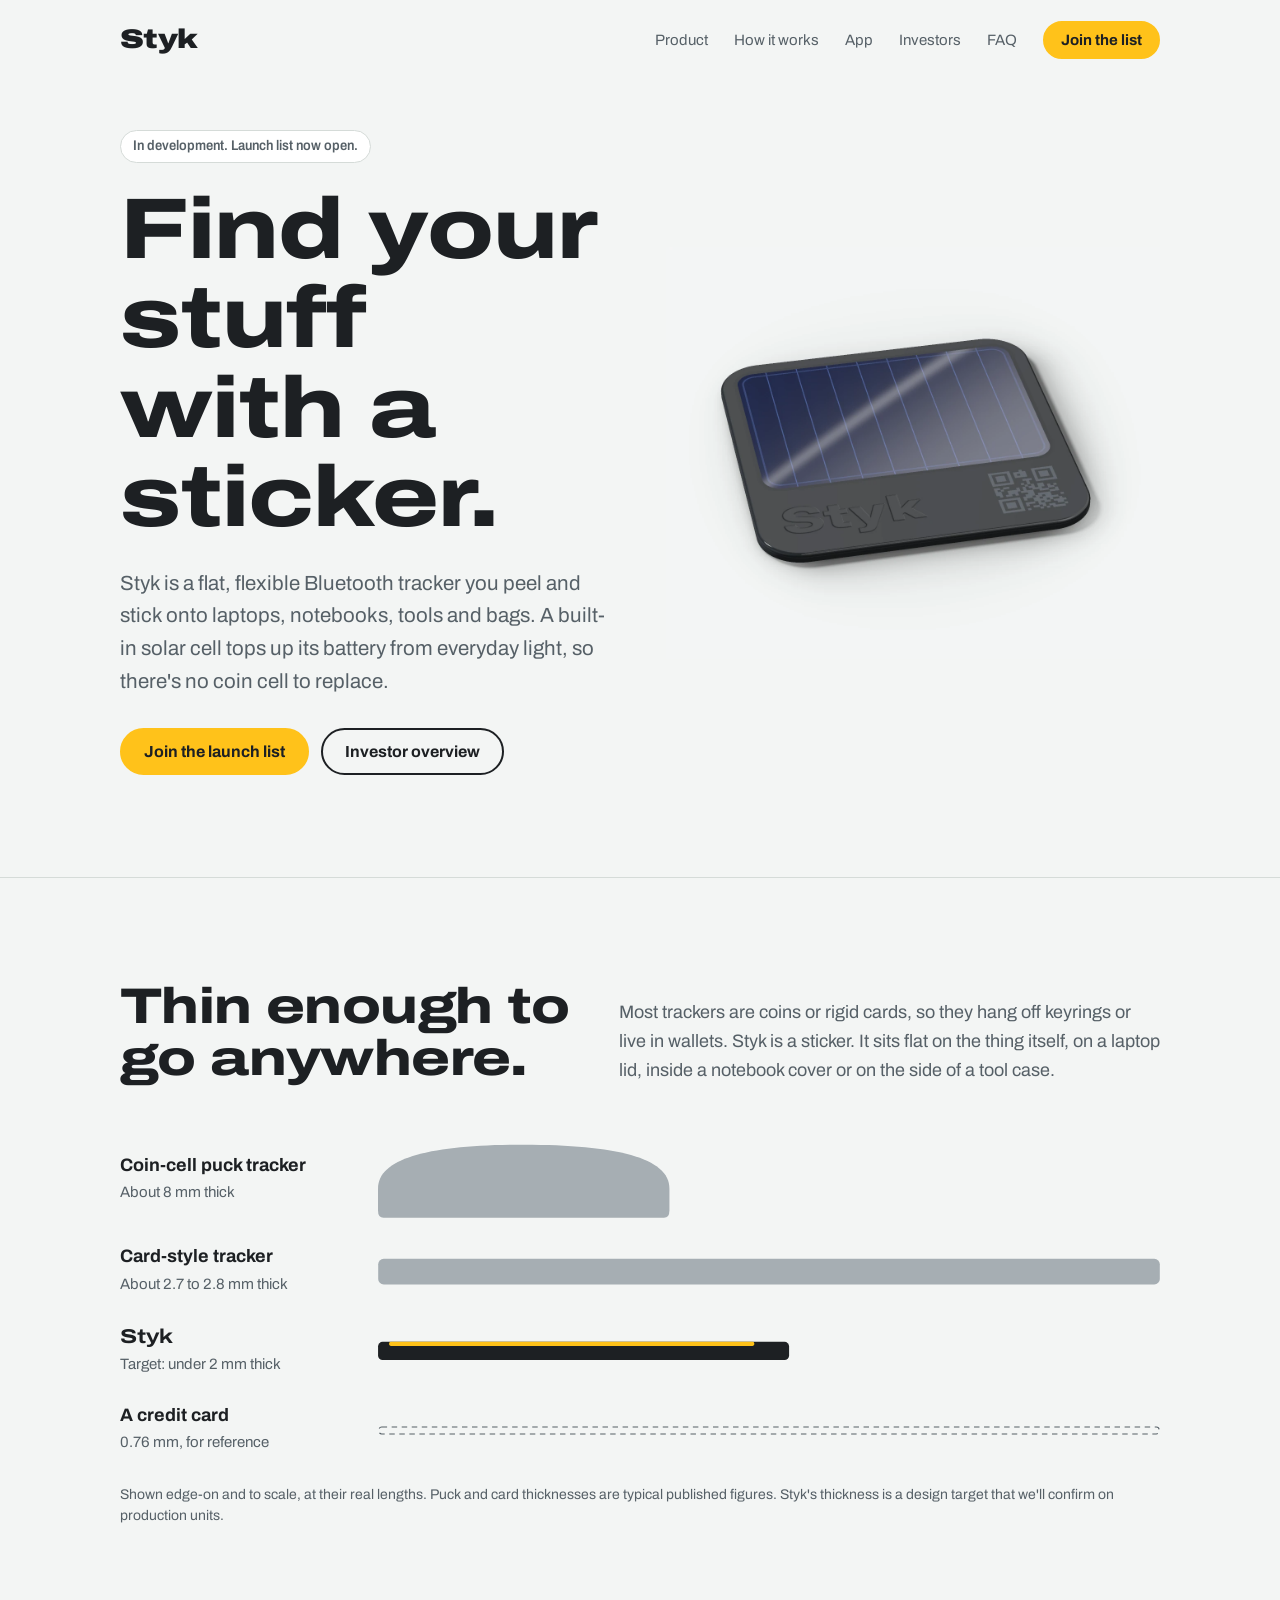
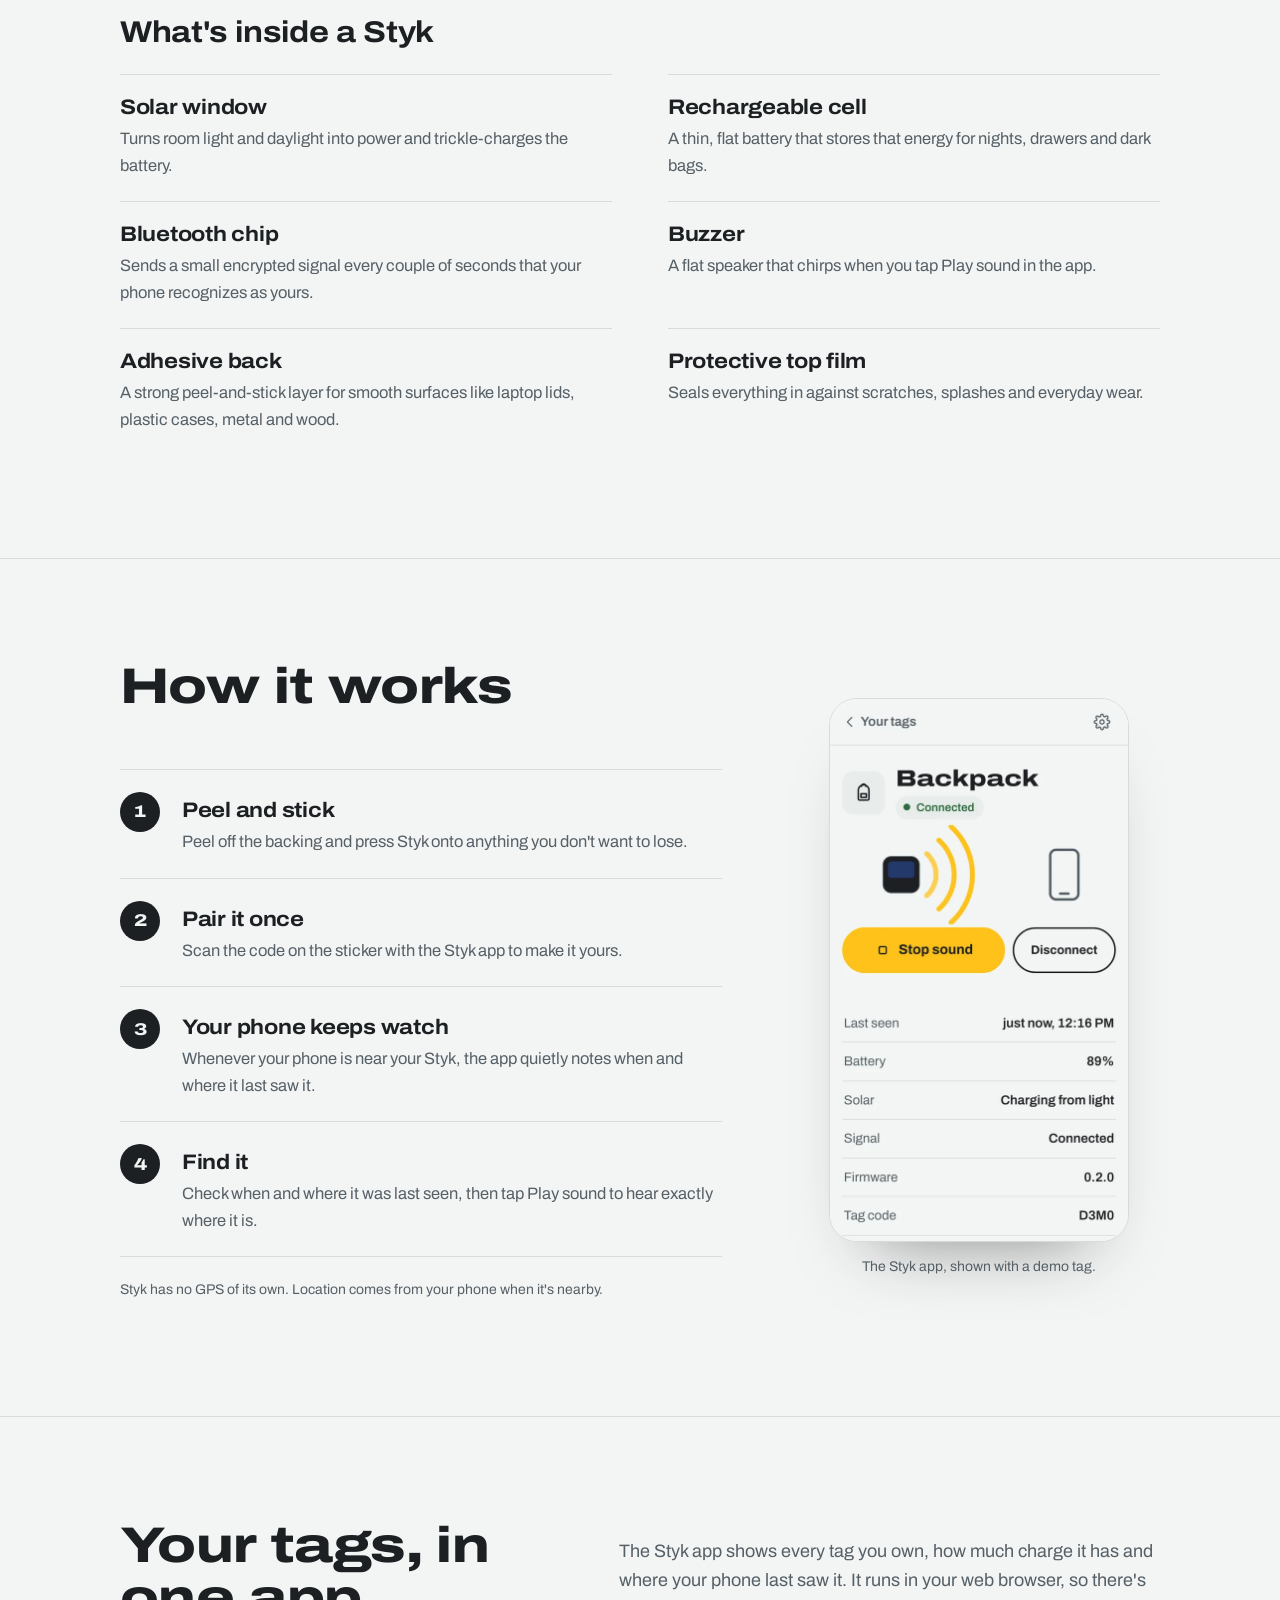
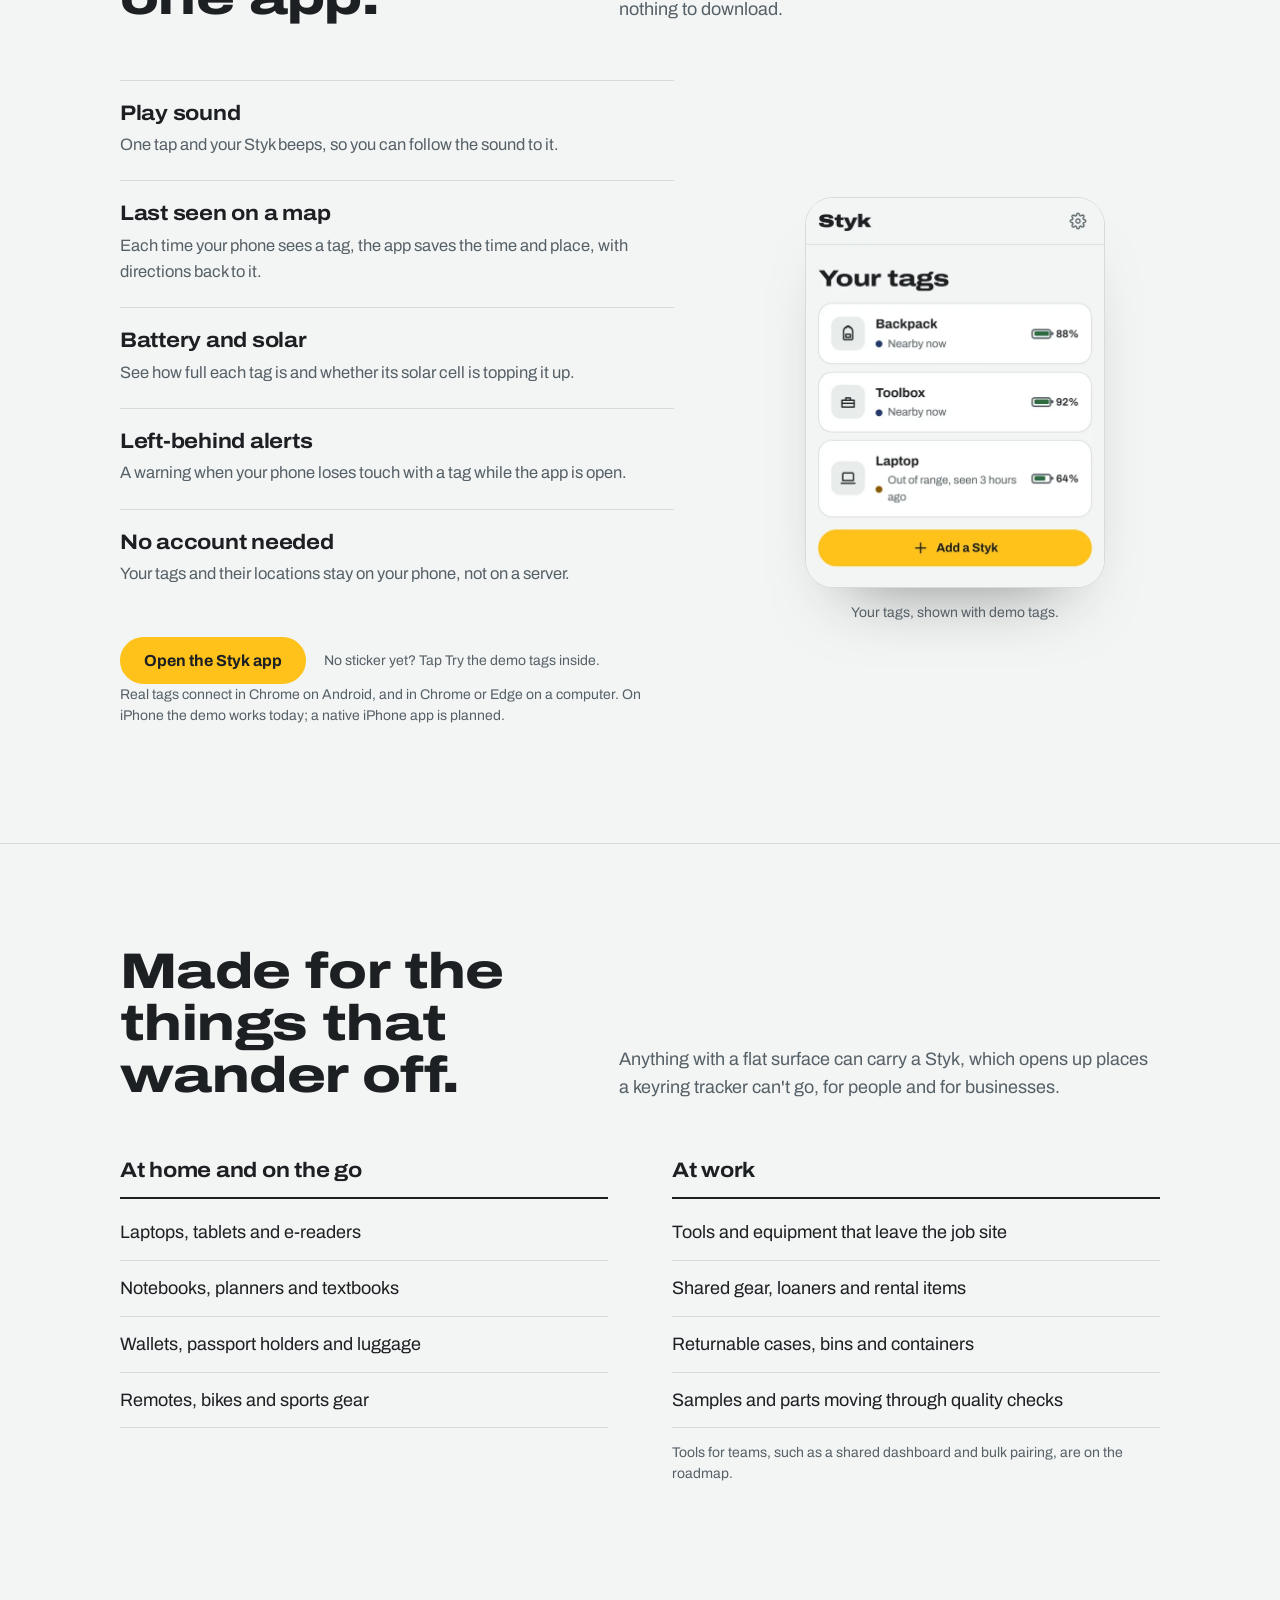
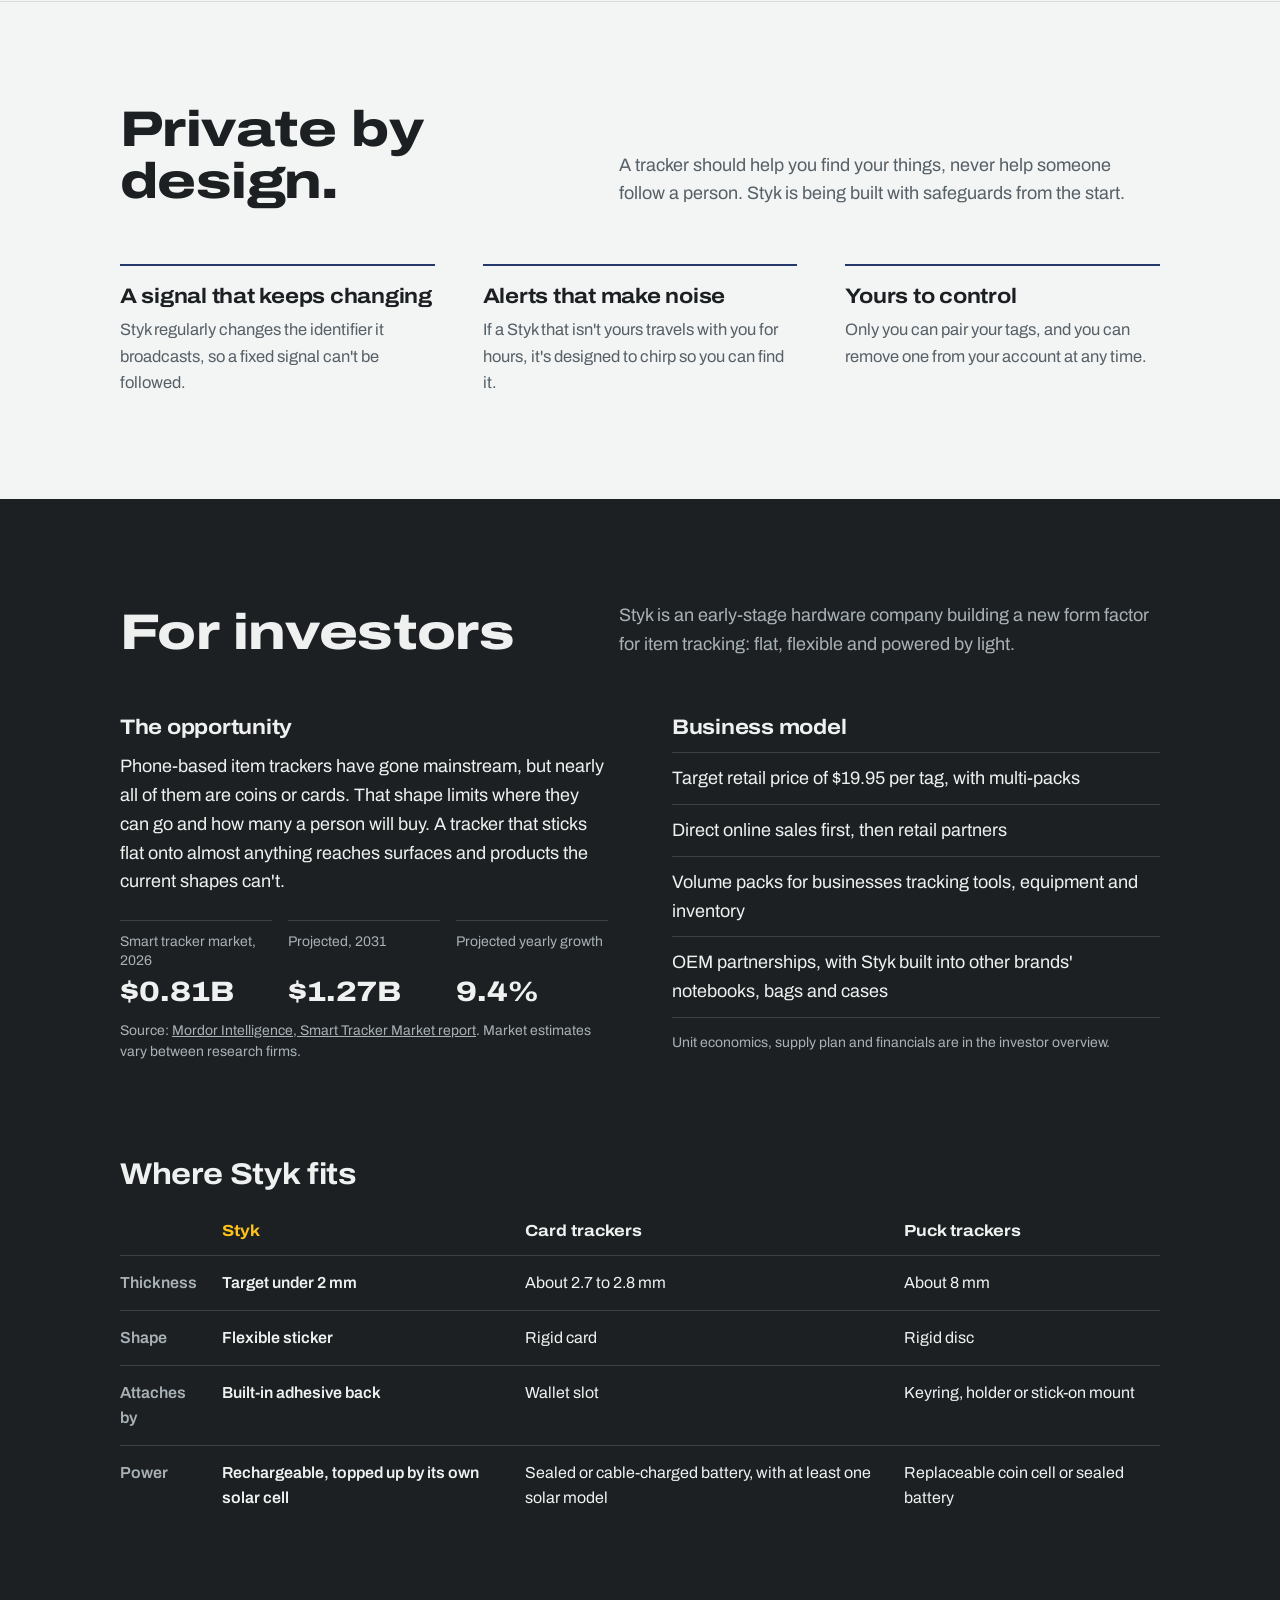
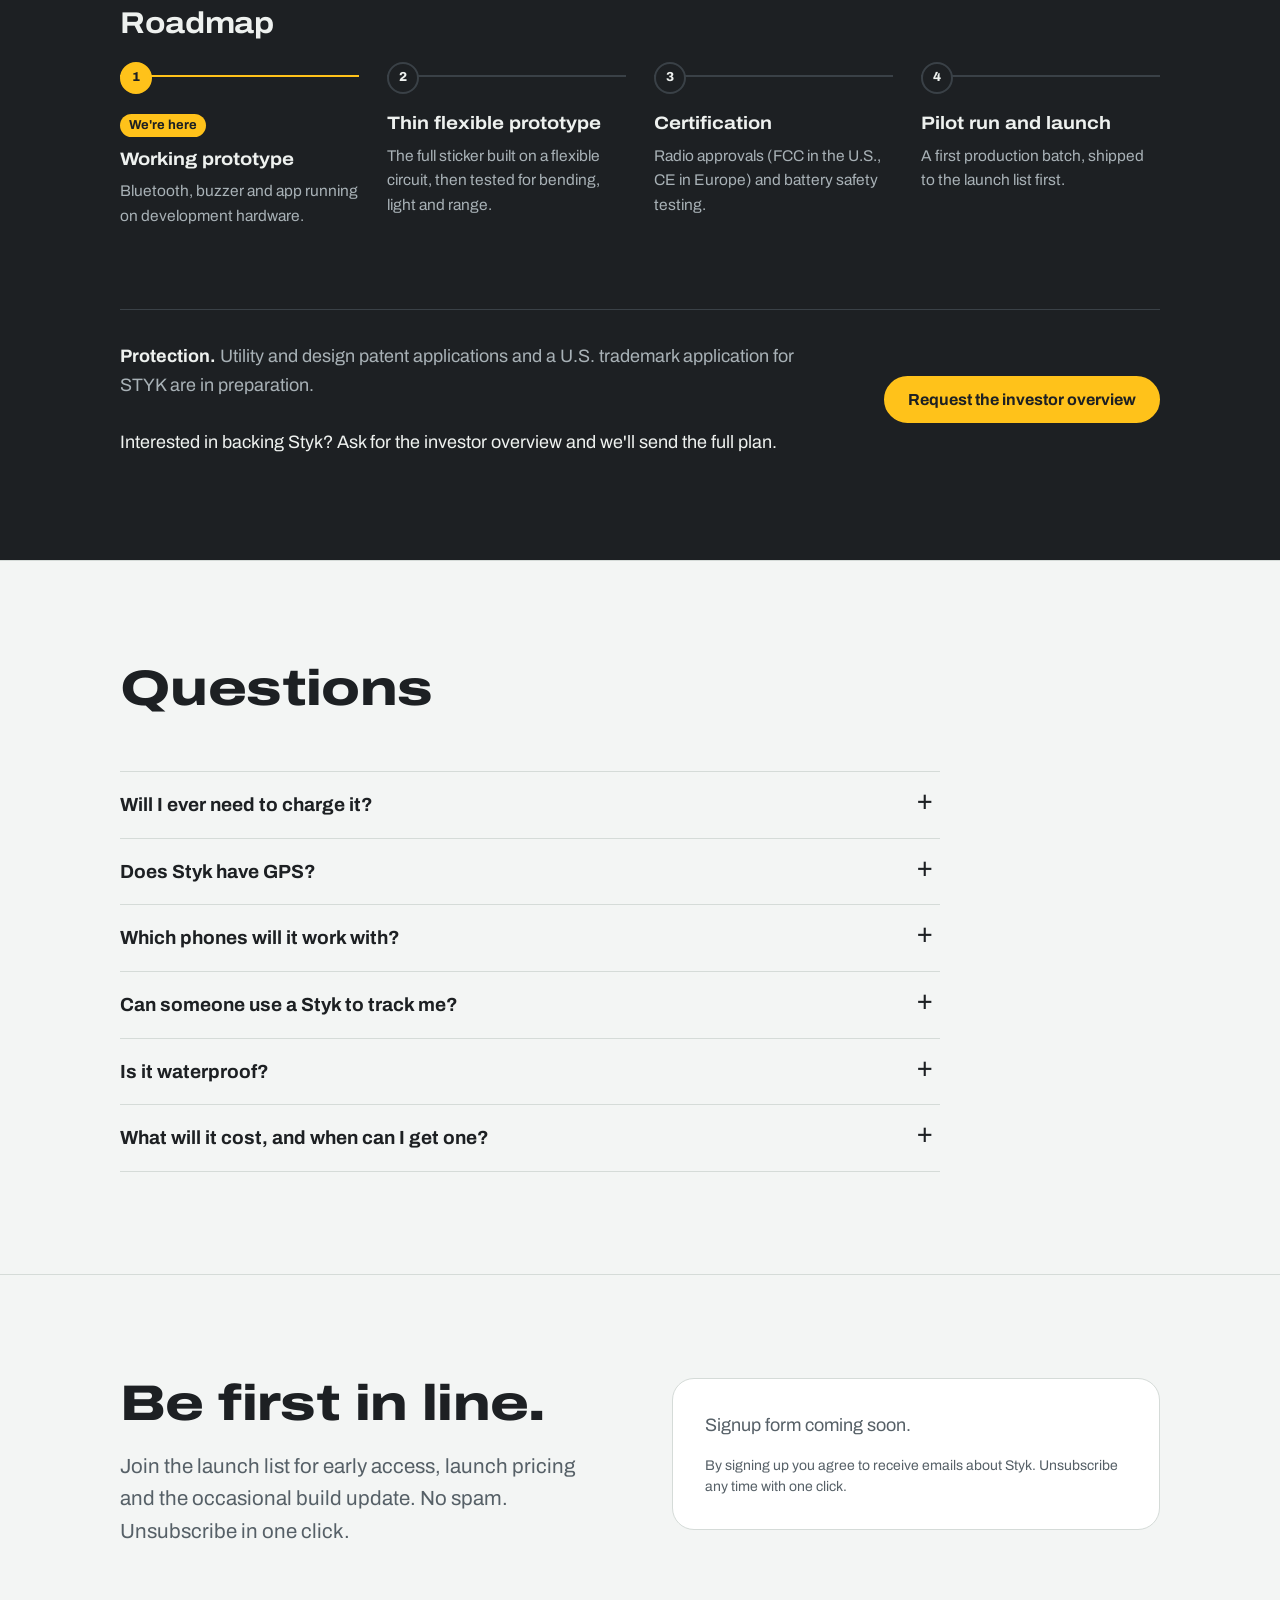
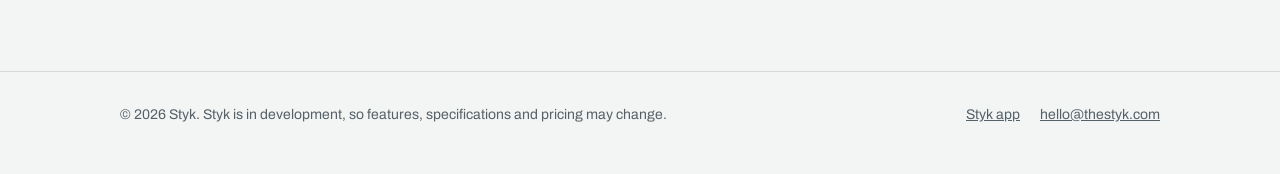
==== commit 5a3d0b5c: "newweb" ====
--- a/index.html
+++ b/index.html
@@ -63,7 +63,7 @@
 .top nav a:not(.btn){text-decoration:none;font-size:15px;color:var(--slate)}
 .top nav a:not(.btn):hover{color:var(--ink)}
 .top nav .btn{padding:8px 16px;font-size:15px}
-@media(max-width:760px){.top nav a:not(.btn){display:none}}
+@media(max-width:760px){.top nav a:not(.btn):not(.keep){display:none}}
 
 /* hero */
 .hero{display:grid;grid-template-columns:minmax(0,1fr) minmax(0,1fr);gap:clamp(24px,4vw,56px);align-items:center;padding:clamp(20px,4vw,56px) 0 clamp(56px,8vw,104px)}
@@ -112,25 +112,18 @@
 .no-gps{margin-top:22px}
 @media(max-width:860px){.how{grid-template-columns:1fr}}
 
-/* app concept */
-.phone{width:min(290px,100%);margin:0 auto;aspect-ratio:9/18.6;border-radius:44px;background:#1D2023;padding:11px;border:1px solid #3A4147;box-shadow:0 40px 70px -40px rgba(29,32,35,.55)}
-.screen{height:100%;border-radius:34px;background:#F6F7F6;color:#1D2023;padding:46px 20px 22px;display:flex;flex-direction:column;position:relative;font-size:15px;line-height:1.35}
-.screen::before{content:"";position:absolute;top:13px;left:50%;width:84px;height:24px;margin-left:-42px;border-radius:12px;background:#1D2023}
-.back{font-size:14px;color:#566067;margin-bottom:12px}
-.tagname{font-size:30px;font-weight:800;font-stretch:125%;line-height:1}
-.near{display:flex;align-items:center;gap:8px;margin:10px 0 18px;font-weight:600;color:#2E6B3F}
-.bars{display:flex;gap:2px;align-items:flex-end}
-.bars i{display:block;width:4px;background:#2E6B3F;border-radius:1px}
-.rows{margin:0;border-top:1px solid #DDE2DF}
-.rows div{display:flex;justify-content:space-between;gap:12px;padding:11px 0;border-bottom:1px solid #DDE2DF}
-.rows dt{color:#566067}
-.rows dd{margin:0;font-weight:600;text-align:right}
-.map{position:relative;flex:1;min-height:70px;margin:14px 0;border-radius:14px;background:linear-gradient(90deg,transparent 44%,#fff 44% 50%,transparent 50%),linear-gradient(0deg,transparent 56%,#fff 56% 62%,transparent 62%),linear-gradient(32deg,transparent 72%,#fff 72% 75%,transparent 75%),#E2E8E4}
-.pin{position:absolute;left:47%;top:59%;width:14px;height:14px;margin:-7px 0 0 -7px;border-radius:50%;background:#24386B;border:3px solid #fff;box-shadow:0 0 0 6px rgba(36,56,107,.18)}
-.maplabel{position:absolute;left:calc(47% + 14px);top:calc(59% - 22px);font-size:12px;font-weight:700;background:#fff;border-radius:6px;padding:1px 6px}
-.play{background:#FFC21A;border-radius:16px;padding:15px;text-align:center;font-weight:800;font-size:17px}
-.minor{display:flex;justify-content:space-around;margin-top:12px;font-size:14px;color:#566067}
-.caption{text-align:center;margin-top:16px}
+/* app screenshots */
+.shot{margin:0;justify-self:center;width:min(300px,100%)}
+.screenframe{display:block;border-radius:28px;overflow:hidden;border:1px solid var(--rule);background:var(--paper);box-shadow:0 40px 70px -44px rgba(29,32,35,.55)}
+.screenframe img{display:block;width:100%;height:auto}
+.shot figcaption{text-align:center;margin-top:14px}
+
+/* app section */
+.app-grid{display:grid;grid-template-columns:minmax(0,1.15fr) minmax(0,.85fr);gap:clamp(40px,6vw,80px);align-items:center}
+.parts.one{grid-template-columns:1fr}
+.app-cta{display:flex;flex-wrap:wrap;gap:12px 18px;align-items:center;margin-top:28px}
+.app-cta .note{margin:0}
+@media(max-width:860px){.app-grid{grid-template-columns:1fr}}
 
 /* audiences */
 .two{display:grid;grid-template-columns:repeat(2,minmax(0,1fr));gap:clamp(32px,5vw,72px)}
@@ -200,6 +193,7 @@
 .sr{position:absolute;width:1px;height:1px;overflow:hidden;clip:rect(0 0 0 0);white-space:nowrap}
 footer{padding:32px 0 48px;border-top:1px solid var(--rule);font-size:14px;color:var(--slate)}
 footer .wrap{display:flex;flex-wrap:wrap;justify-content:space-between;gap:12px}
+.foot-links{display:flex;flex-wrap:wrap;gap:8px 20px}
 </style>
 </head>
 <body>
@@ -210,6 +204,7 @@
     <nav aria-label="Main">
       <a href="#product">Product</a>
       <a href="#how">How it works</a>
+      <a class="keep" href="#app">App</a>
       <a href="#investors">Investors</a>
       <a href="#faq">FAQ</a>
       <a class="btn" href="#join">Join the list</a>
@@ -289,24 +284,49 @@
         </ol>
         <p class="note no-gps">Styk has no GPS of its own. Location comes from your phone when it's nearby.</p>
       </div>
-      <figure style="margin:0">
-        <div class="phone" role="img" aria-label="Styk app concept showing a tag named Backpack, nearby, last seen 2 minutes ago at home, battery 92 percent, solar charging, on a small map, with a Play sound button">
-          <div class="screen" aria-hidden="true">
-            <div class="back">‹ My tags</div>
-            <div class="tagname">Backpack</div>
-            <div class="near"><span class="bars"><i style="height:6px"></i><i style="height:10px"></i><i style="height:14px"></i><i style="height:18px;opacity:.3"></i></span>Nearby</div>
-            <dl class="rows">
-              <div><dt>Last seen</dt><dd>2 min ago, home</dd></div>
-              <div><dt>Battery</dt><dd>92%</dd></div>
-              <div><dt>Solar</dt><dd>Charging</dd></div>
-            </dl>
-            <div class="map"><span class="pin"></span><span class="maplabel">Home</span></div>
-            <div class="play">Play sound</div>
-            <div class="minor"><span>Rename</span><span>Remove tag</span></div>
+      <figure class="shot">
+        <a class="screenframe" href="app/" aria-label="Open the Styk app">
+          <picture>
+            <source media="(prefers-color-scheme: dark)" srcset="[data-uri]">
+            <img src="[data-uri]" width="600" height="1092" loading="lazy" alt="The Styk app playing a sound on a tag named Backpack. It shows Connected, battery 89 percent and charging from light.">
+          </picture>
+        </a>
+        <figcaption class="note">The Styk app, shown with a demo tag.</figcaption>
+      </figure>
+    </div>
+  </section>
+
+  <section class="sec" id="app">
+    <div class="wrap">
+      <div class="sec-head">
+        <h2>Your tags, in one app.</h2>
+        <p>The Styk app shows every tag you own, how much charge it has and where your phone last saw it. It runs in your web browser, so there's nothing to download.</p>
+      </div>
+      <div class="app-grid">
+        <div>
+          <ul class="parts one">
+            <li><h3>Play sound</h3><p>One tap and your Styk beeps, so you can follow the sound to it.</p></li>
+            <li><h3>Last seen on a map</h3><p>Each time your phone sees a tag, the app saves the time and place, with directions back to it.</p></li>
+            <li><h3>Battery and solar</h3><p>See how full each tag is and whether its solar cell is topping it up.</p></li>
+            <li><h3>Left-behind alerts</h3><p>A warning when your phone loses touch with a tag while the app is open.</p></li>
+            <li><h3>No account needed</h3><p>Your tags and their locations stay on your phone, not on a server.</p></li>
+          </ul>
+          <div class="app-cta">
+            <a class="btn" href="app/">Open the Styk app</a>
+            <span class="note">No sticker yet? Tap Try the demo tags inside.</span>
           </div>
-        </div>
-        <figcaption class="note caption">App concept. The final design may change.</figcaption>
-      </figure>
+          <p class="note">Real tags connect in Chrome on Android, and in Chrome or Edge on a computer. On iPhone the demo works today; a native iPhone app is planned.</p>
+        </div>
+        <figure class="shot">
+          <a class="screenframe" href="app/" aria-label="Open the Styk app">
+            <picture>
+              <source media="(prefers-color-scheme: dark)" srcset="[data-uri]">
+              <img src="[data-uri]" width="600" height="782" loading="lazy" alt="The Styk app's list of tags: Backpack and Toolbox nearby, Laptop out of range and last seen 3 hours ago, each with its battery level.">
+            </picture>
+          </a>
+          <figcaption class="note">Your tags, shown with demo tags.</figcaption>
+        </figure>
+      </div>
     </div>
   </section>
 
@@ -422,7 +442,7 @@
       <div class="faq">
         <details><summary>Will I ever need to charge it?</summary><p>Styk is designed to top itself up from normal indoor light and daylight. If it spends long stretches in the dark, like the bottom of a drawer, the battery slowly runs down. Bring it back into the light and it recharges.</p></details>
         <details><summary>Does Styk have GPS?</summary><p>No. Styk sends a small Bluetooth signal. Your phone notices it when it's nearby and records when and where that happened, which is what you see as "last seen" in the app.</p></details>
-        <details><summary>Which phones will it work with?</summary><p>The Styk app is planned for iPhone and Android. We're also exploring support for the phone makers' own finding networks, which would let other people's phones help locate a lost Styk. That depends on each company's certification program.</p></details>
+        <details><summary>Which phones will it work with?</summary><p>The Styk app runs in your web browser at <a href="app/">thestyk.com/app</a>, with nothing to download. Real tags connect in Chrome on Android, and in Chrome or Edge on a computer. iPhone browsers don't allow Bluetooth yet, so on iPhone you can try the demo now while a native iPhone app is planned. We're also exploring the phone makers' own finding networks, which would let other people's phones help locate a lost Styk; that depends on each company's certification program.</p></details>
         <details><summary>Can someone use a Styk to track me?</summary><p>Styk is being designed to prevent that. Its broadcast identifier changes regularly, and a Styk that travels with someone other than its owner for hours is designed to chirp so it can be found. We plan to follow the industry's standards for detecting unwanted trackers.</p></details>
         <details><summary>Is it waterproof?</summary><p>It's being designed to handle splashes and rain. The final water-resistance rating will be confirmed in testing.</p></details>
         <details><summary>What will it cost, and when can I get one?</summary><p>The target retail price is $19.95. Styk is in development, so final pricing and dates will come closer to launch. People on the launch list hear first.</p></details>
@@ -450,7 +470,7 @@
 <footer>
   <div class="wrap">
     <span>&copy; <span id="y">2026</span> Styk. Styk is in development, so features, specifications and pricing may change.</span>
-    <a href="mailto:hello@thestyk.com">hello@thestyk.com</a>
+    <span class="foot-links"><a href="app/">Styk app</a><a href="mailto:hello@thestyk.com">hello@thestyk.com</a></span>
   </div>
 </footer>
 
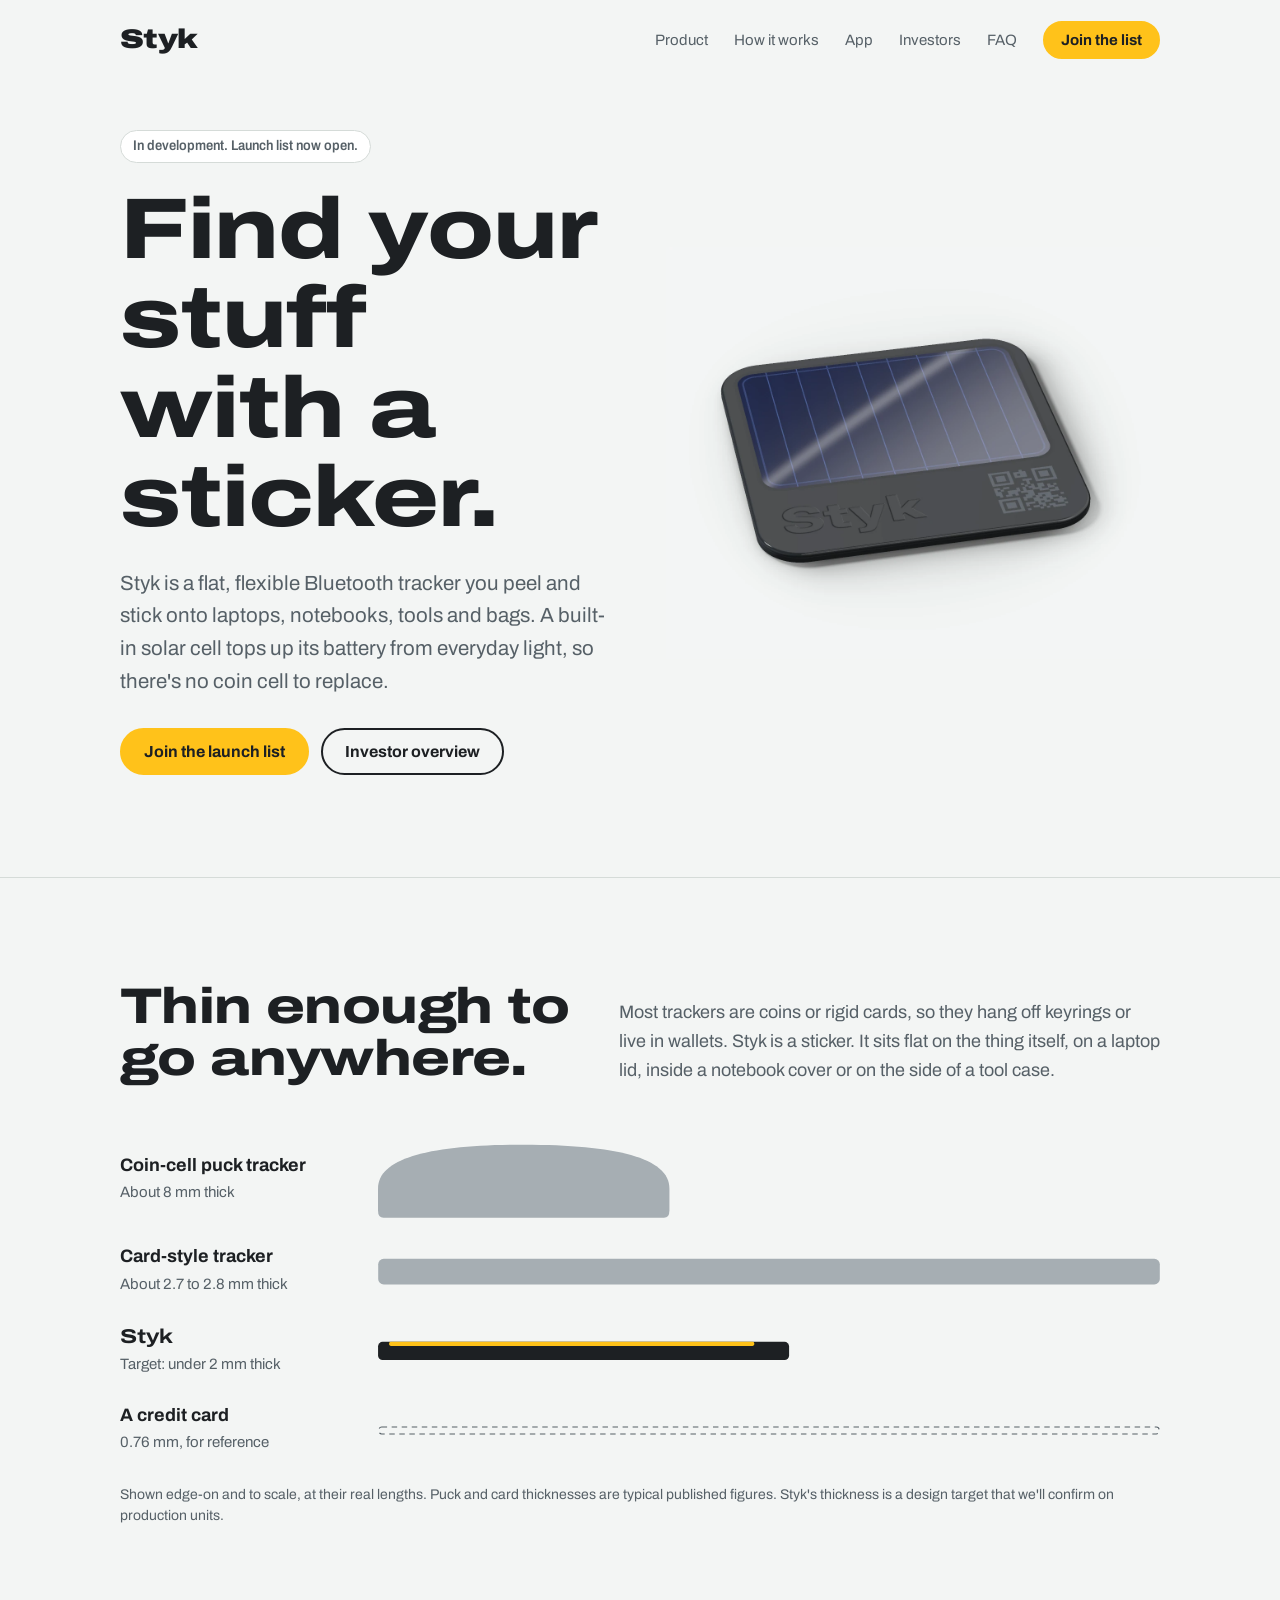
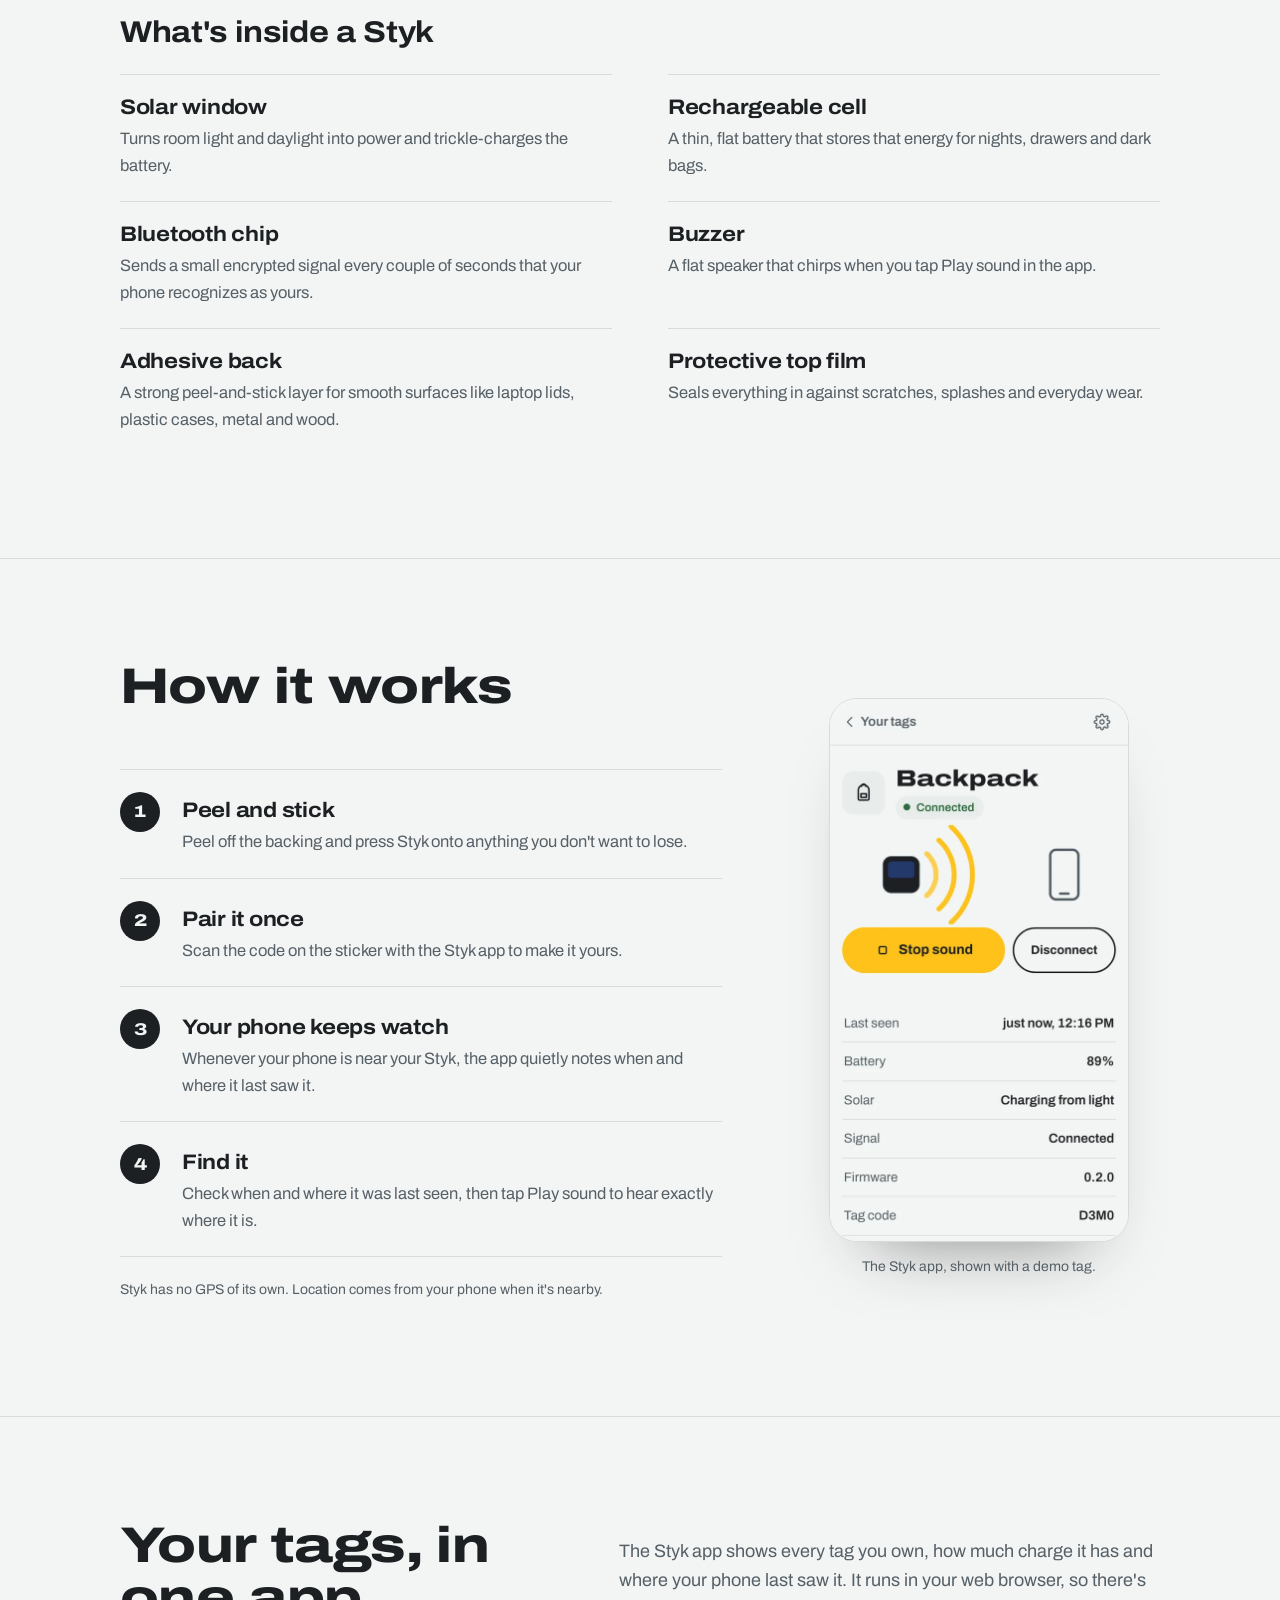
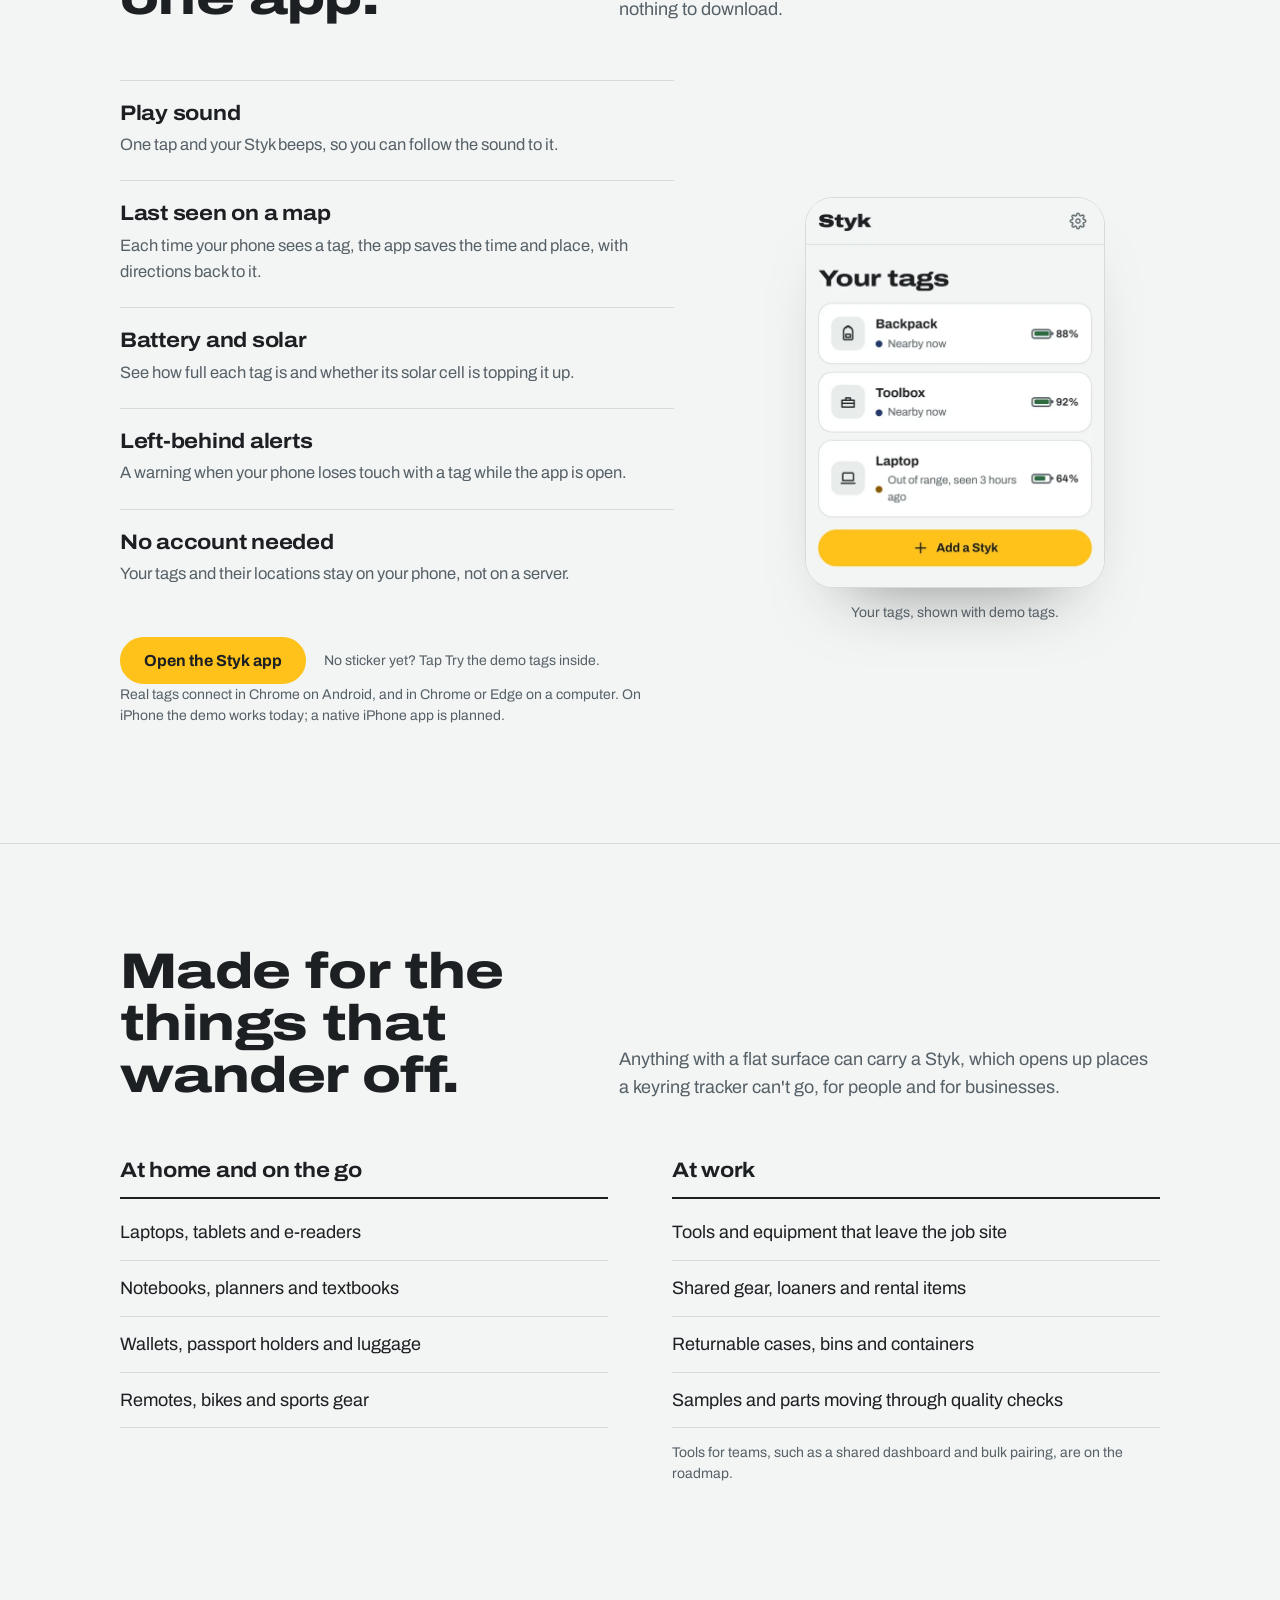
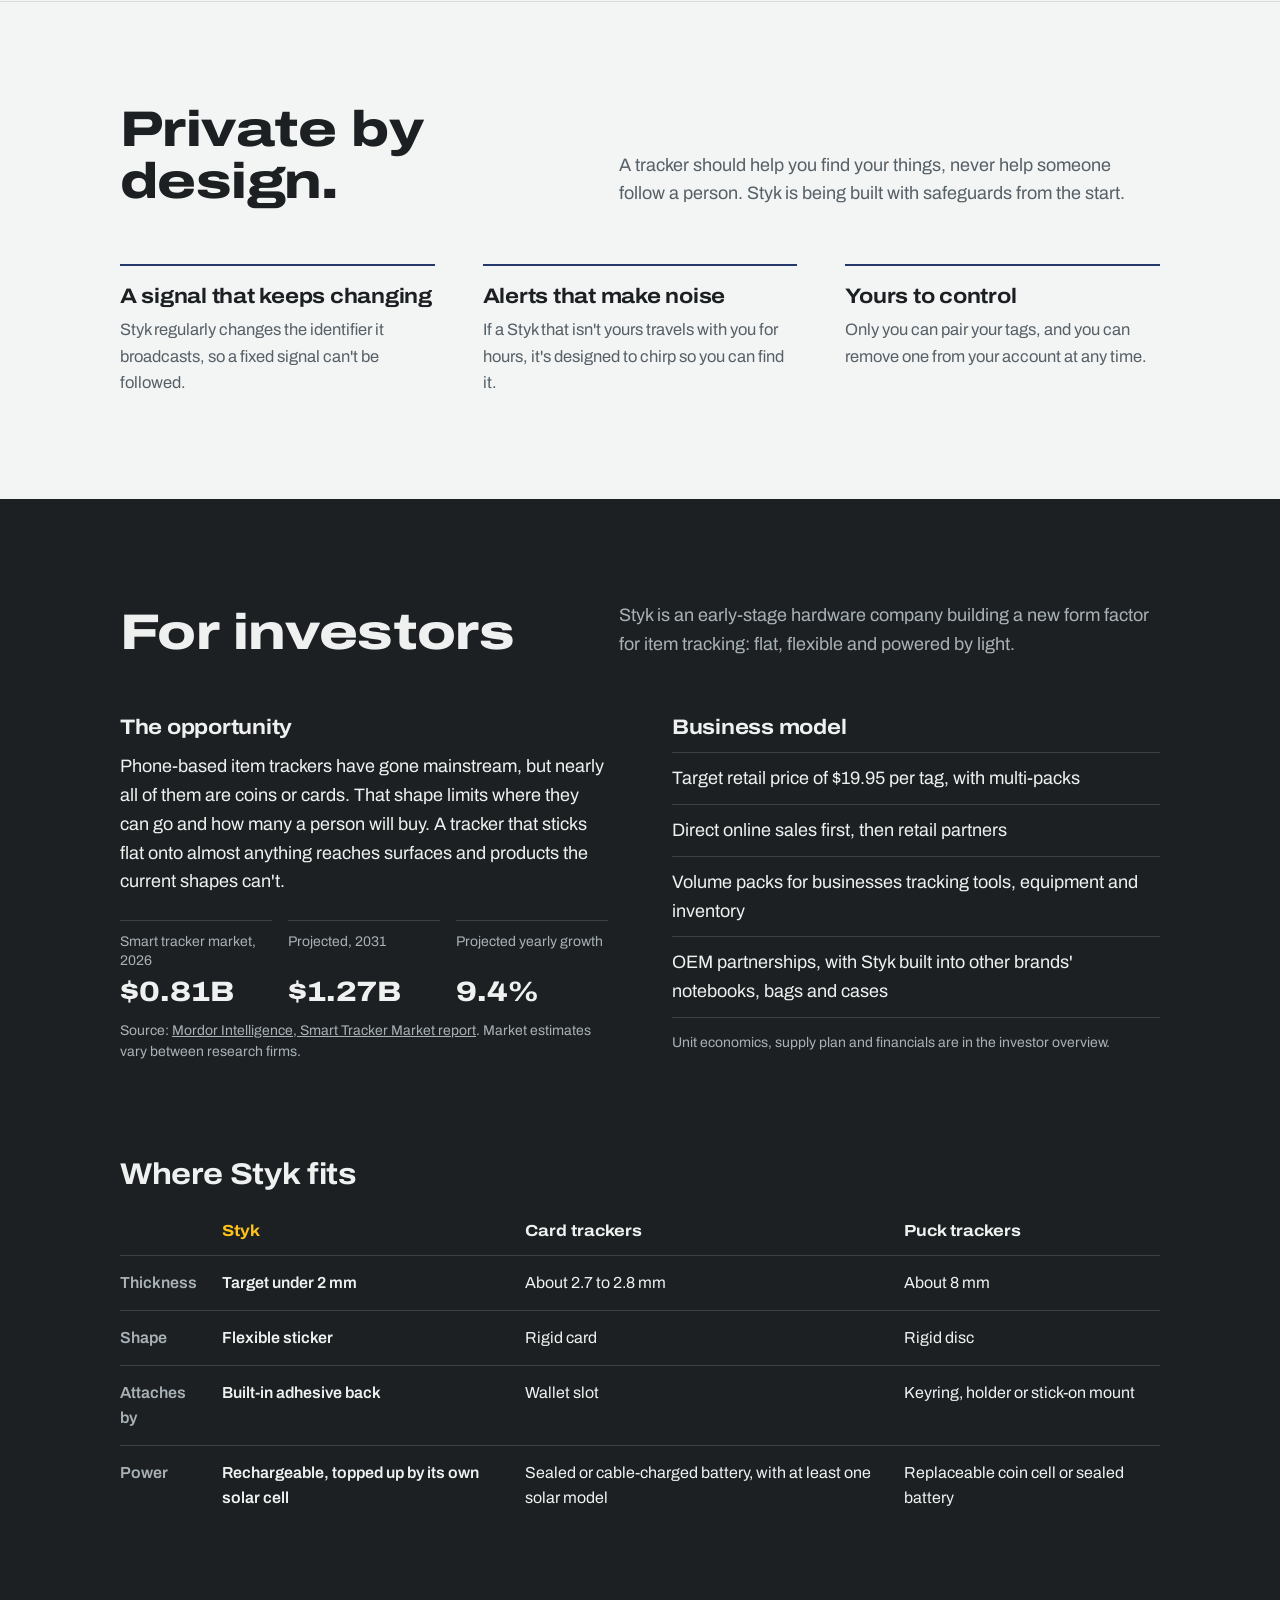
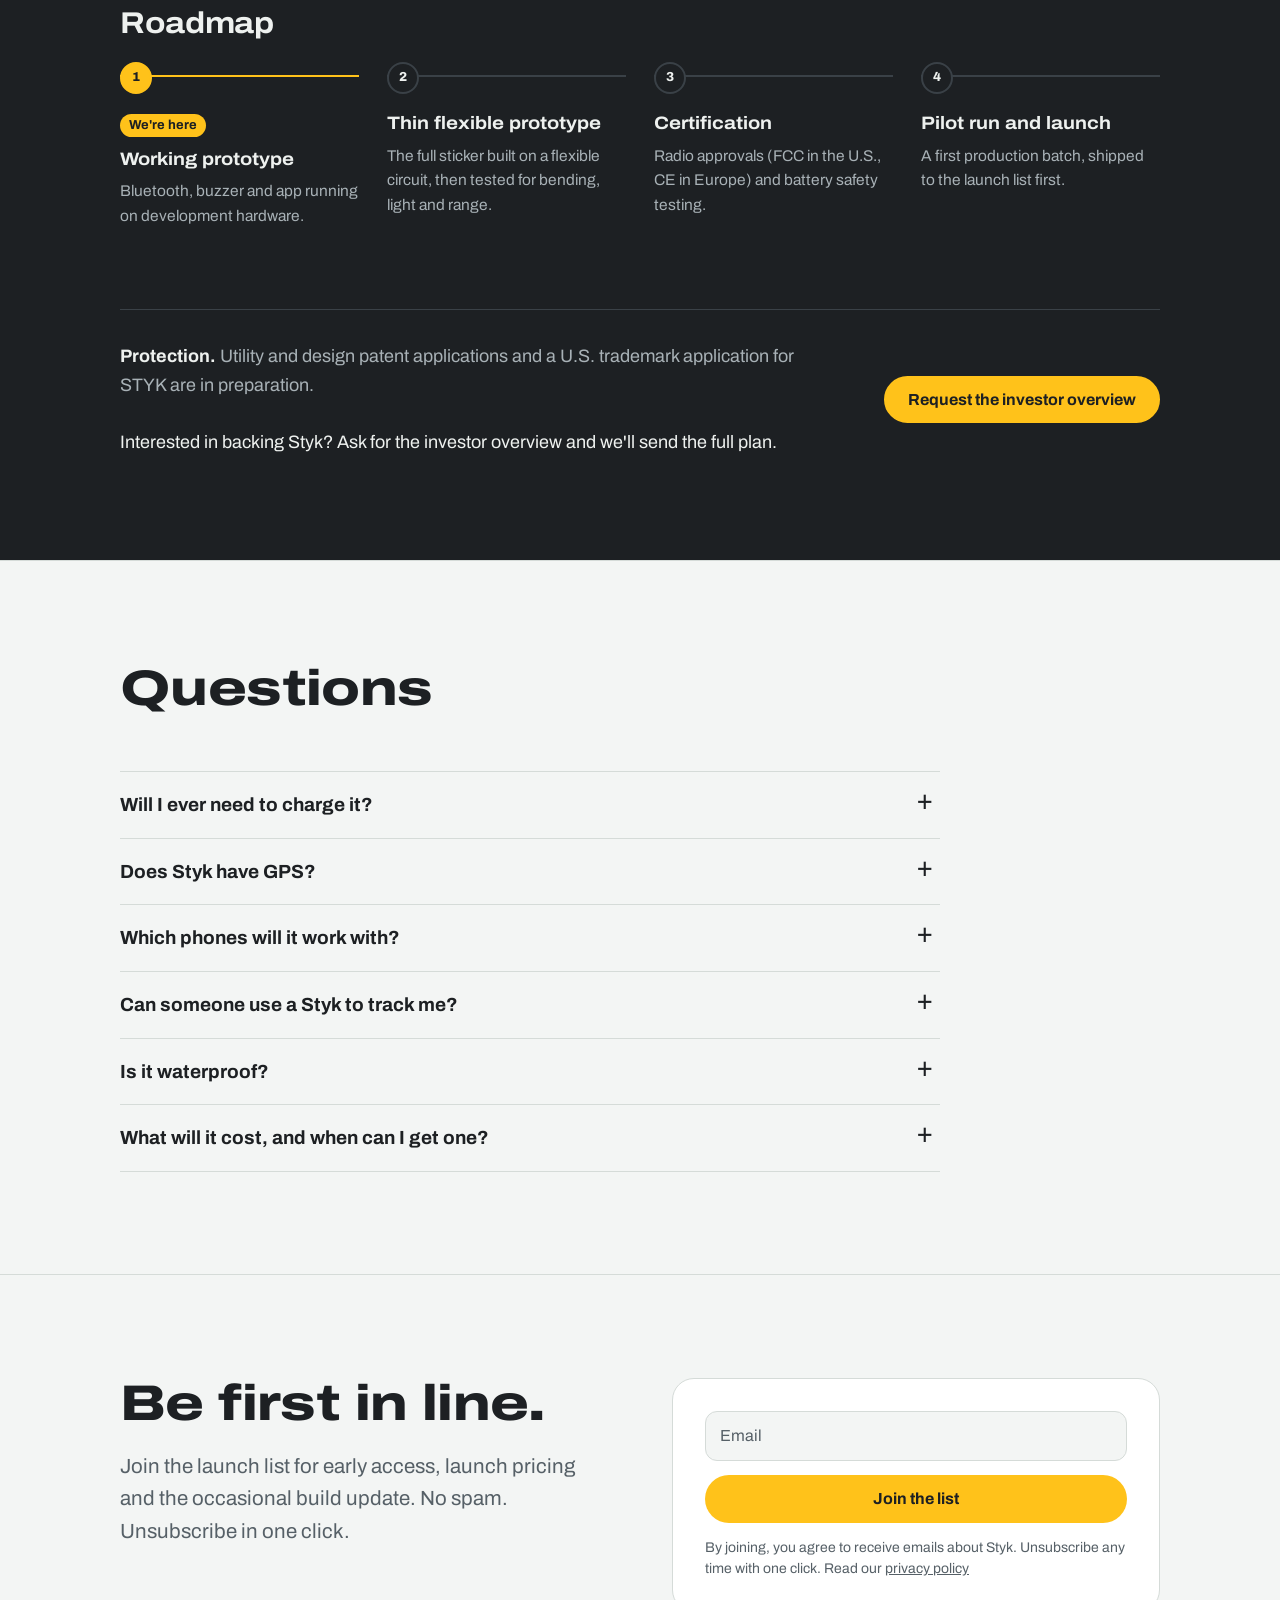
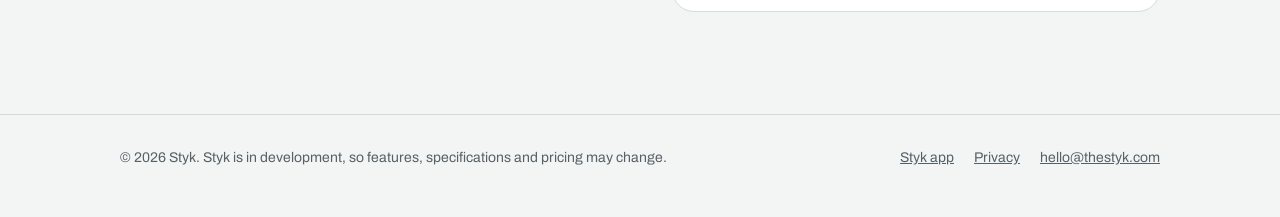
==== commit 0a546c81: "newhtmls" ====
--- a/index.html
+++ b/index.html
@@ -189,6 +189,28 @@
 .join{display:grid;grid-template-columns:minmax(0,1fr) minmax(0,1fr);gap:clamp(32px,5vw,72px);align-items:start}
 .join .panel{background:var(--paper);border:1px solid var(--rule);border-radius:22px;padding:clamp(20px,3vw,32px)}
 @media(max-width:860px){.join{grid-template-columns:1fr}}
+/* MailerLite signup form, restyled to match the site. The selectors don't name the form id, so a re-pasted embed keeps this look. */
+#join [id^="mlb2-"].ml-form-embedContainer .ml-form-align-center{text-align:left}
+#join [id^="mlb2-"].ml-form-embedContainer .ml-form-embedWrapper{background:transparent!important;border-radius:0}
+#join [id^="mlb2-"].ml-form-embedContainer .ml-form-embedWrapper.embedForm{max-width:none;width:100%}
+#join [id^="mlb2-"].ml-form-embedContainer .ml-form-embedWrapper .ml-form-embedBody,#join [id^="mlb2-"].ml-form-embedContainer .ml-form-embedWrapper .ml-form-successBody{padding:0;display:flex;flex-direction:column}
+#join [id^="mlb2-"].ml-form-embedContainer .ml-form-embedWrapper .ml-form-embedBody .ml-form-embedContent{order:2;margin:0}
+#join [id^="mlb2-"].ml-form-embedContainer .ml-form-embedWrapper .ml-form-embedBody .ml-form-embedContent h4:empty,#join [id^="mlb2-"].ml-form-embedContainer .ml-form-embedWrapper .ml-form-successBody .ml-form-successContent h4:empty{display:none}
+#join [id^="mlb2-"].ml-form-embedContainer .ml-form-embedWrapper .ml-form-embedBody .ml-form-embedContent p{color:var(--slate);font-family:inherit;font-size:14px;line-height:1.5;margin:0}
+#join [id^="mlb2-"].ml-form-embedContainer .ml-form-embedWrapper .ml-form-embedBody .ml-form-embedContent p a{color:inherit}
+#join [id^="mlb2-"].ml-form-embedContainer .ml-form-embedWrapper .ml-form-successBody .ml-form-successContent{margin:0}
+#join [id^="mlb2-"].ml-form-embedContainer .ml-form-embedWrapper .ml-form-successBody .ml-form-successContent p{color:var(--ink);font-family:inherit;font-size:18px;line-height:1.5;font-weight:600;margin:0}
+#join [id^="mlb2-"].ml-form-embedContainer .ml-form-embedWrapper .ml-form-embedBody .ml-form-formContent{margin:0 0 14px}
+#join [id^="mlb2-"].ml-form-embedContainer .ml-form-embedWrapper .ml-form-embedBody .ml-form-embedPermissions{display:none}
+#join [id^="mlb2-"].ml-form-embedContainer .ml-form-embedWrapper .ml-form-embedBody .ml-form-fieldRow input{background-color:var(--liner)!important;color:var(--ink)!important;border-color:var(--rule);border-radius:12px!important;font-family:inherit;font-size:16px!important;line-height:24px!important;padding:12px 14px!important}
+#join [id^="mlb2-"].ml-form-embedContainer .ml-form-embedWrapper .ml-form-embedBody .ml-form-fieldRow input::placeholder{color:var(--slate);opacity:1}
+#join [id^="mlb2-"].ml-form-embedContainer .ml-form-embedWrapper .ml-form-embedBody .ml-form-fieldRow input:focus{border-color:var(--focus)}
+#join [id^="mlb2-"].ml-form-embedContainer .ml-form-embedWrapper .ml-form-embedBody .ml-form-fieldRow .ml-error input{border-color:#D93025!important}
+#join [id^="mlb2-"].ml-form-embedContainer .ml-form-embedWrapper .ml-form-embedBody .ml-form-recaptcha{margin-bottom:14px}
+#join [id^="mlb2-"].ml-form-embedContainer .ml-form-embedWrapper .ml-form-embedBody .ml-form-embedSubmit{margin:0 0 14px}
+#join [id^="mlb2-"].ml-form-embedContainer .ml-form-embedWrapper .ml-form-embedBody .ml-form-embedSubmit button{background-color:var(--sun)!important;color:#1D2023!important;border-radius:999px!important;font-family:inherit!important;font-size:16px!important;font-weight:700!important;line-height:24px!important;padding:12px 22px!important}
+#join [id^="mlb2-"].ml-form-embedContainer .ml-form-embedWrapper .ml-form-embedBody .ml-form-embedSubmit button:hover{background-color:#FFD45A!important}
+#join [id^="mlb2-"].ml-form-embedContainer .ml-form-embedWrapper .ml-form-embedBody .ml-form-embedSubmitLoad:after{border-color:#1D2023 #1D2023 #1D2023 transparent}
 
 .sr{position:absolute;width:1px;height:1px;overflow:hidden;clip:rect(0 0 0 0);white-space:nowrap}
 footer{padding:32px 0 48px;border-top:1px solid var(--rule);font-size:14px;color:var(--slate)}
@@ -458,10 +480,764 @@
       </div>
       <div class="panel">
 <!-- ===== PASTE YOUR MAILERLITE EMBED CODE BELOW THIS LINE ===== -->
-<!-- In MailerLite: Forms > Embedded forms > your form > Overview > "HTML code". Copy it all and paste it here, replacing the line under this comment. -->
-<p id="ml-placeholder" style="color:var(--slate);margin:0">Signup form coming soon.</p>
+<!-- MailerLite form "Website launch list", added Oct 14, 2026. To change the form, replace everything between these two marker lines with new embed code (Forms > Embedded forms > your form > Overview > HTML). The Styk look comes from the "MailerLite signup form" styles in the <head>, so a new embed keeps it. -->
+<style type="text/css">@import url("https://assets.mlcdn.com/fonts.css?version=1791805");</style>
+    <style type="text/css">
+    /* LOADER */
+    .ml-form-embedSubmitLoad {
+      display: inline-block;
+      width: 20px;
+      height: 20px;
+    }
+    .g-recaptcha {
+    transform: scale(1);
+    -webkit-transform: scale(1);
+    transform-origin: 0 0;
+    -webkit-transform-origin: 0 0;
+    height: ;
+    }
+    .sr-only {
+      position: absolute;
+      width: 1px;
+      height: 1px;
+      padding: 0;
+      margin: -1px;
+      overflow: hidden;
+      clip: rect(0,0,0,0);
+      border: 0;
+    }
+    .ml-form-embedSubmitLoad:after {
+      content: " ";
+      display: block;
+      width: 11px;
+      height: 11px;
+      margin: 1px;
+      border-radius: 50%;
+      border: 4px solid #fff;
+    border-color: #ffffff #ffffff #ffffff transparent;
+    animation: ml-form-embedSubmitLoad 1.2s linear infinite;
+    }
+    @keyframes ml-form-embedSubmitLoad {
+      0% {
+      transform: rotate(0deg);
+      }
+      100% {
+      transform: rotate(360deg);
+      }
+    }
+      #mlb2-47141067.ml-form-embedContainer {
+        box-sizing: border-box;
+        display: table;
+        margin: 0 auto;
+        position: static;
+        width: 100% !important;
+      }
+      #mlb2-47141067.ml-form-embedContainer h4,
+      #mlb2-47141067.ml-form-embedContainer p,
+      #mlb2-47141067.ml-form-embedContainer span,
+      #mlb2-47141067.ml-form-embedContainer button {
+        text-transform: none !important;
+        letter-spacing: normal !important;
+      }
+      #mlb2-47141067.ml-form-embedContainer .ml-form-embedWrapper {
+        background-color: #f6f6f6;
+        border-width: 0px;
+        border-color: transparent;
+        border-radius: 4px;
+        border-style: solid;
+        box-sizing: border-box;
+        display: inline-block !important;
+        margin: 0;
+        padding: 0;
+        position: relative;
+              }
+      #mlb2-47141067.ml-form-embedContainer .ml-form-embedWrapper.embedPopup,
+      #mlb2-47141067.ml-form-embedContainer .ml-form-embedWrapper.embedDefault { width: 400px; }
+      #mlb2-47141067.ml-form-embedContainer .ml-form-embedWrapper.embedForm { max-width: 400px; width: 100%; }
+      #mlb2-47141067.ml-form-embedContainer .ml-form-align-left { text-align: left; }
+      #mlb2-47141067.ml-form-embedContainer .ml-form-align-center { text-align: center; }
+      #mlb2-47141067.ml-form-embedContainer .ml-form-align-default { display: table-cell !important; vertical-align: middle !important; text-align: center !important; }
+      #mlb2-47141067.ml-form-embedContainer .ml-form-align-right { text-align: right; }
+      #mlb2-47141067.ml-form-embedContainer .ml-form-embedWrapper .ml-form-embedHeader img {
+        border-top-left-radius: 4px;
+        border-top-right-radius: 4px;
+        height: auto;
+        margin: 0 auto !important;
+        max-width: 100%;
+        width: undefinedpx;
+      }
+      #mlb2-47141067.ml-form-embedContainer .ml-form-embedWrapper .ml-form-embedBody,
+      #mlb2-47141067.ml-form-embedContainer .ml-form-embedWrapper .ml-form-successBody {
+        padding: 20px 20px 0 20px;
+      }
+      #mlb2-47141067.ml-form-embedContainer .ml-form-embedWrapper .ml-form-embedBody.ml-form-embedBodyHorizontal {
+        padding-bottom: 0;
+      }
+      #mlb2-47141067.ml-form-embedContainer .ml-form-embedWrapper .ml-form-embedBody .ml-form-embedContent,
+      #mlb2-47141067.ml-form-embedContainer .ml-form-embedWrapper .ml-form-successBody .ml-form-successContent {
+        text-align: left;
+        margin: 0 0 20px 0;
+      }
+      #mlb2-47141067.ml-form-embedContainer .ml-form-embedWrapper .ml-form-embedBody .ml-form-embedContent h4,
+      #mlb2-47141067.ml-form-embedContainer .ml-form-embedWrapper .ml-form-successBody .ml-form-successContent h4 {
+        color: #000000;
+        font-family: 'Open Sans', Arial, Helvetica, sans-serif;
+        font-size: 30px;
+        font-weight: 400;
+        margin: 0 0 10px 0;
+        text-align: left;
+        word-break: break-word;
+      }
+      #mlb2-47141067.ml-form-embedContainer .ml-form-embedWrapper .ml-form-embedBody .ml-form-embedContent p,
+      #mlb2-47141067.ml-form-embedContainer .ml-form-embedWrapper .ml-form-successBody .ml-form-successContent p {
+        color: #000000;
+        font-family: 'Open Sans', Arial, Helvetica, sans-serif;
+        font-size: 14px;
+        font-weight: 400;
+        line-height: 20px;
+        margin: 0 0 10px 0;
+        text-align: left;
+      }
+      #mlb2-47141067.ml-form-embedContainer .ml-form-embedWrapper .ml-form-embedBody .ml-form-embedContent ul,
+      #mlb2-47141067.ml-form-embedContainer .ml-form-embedWrapper .ml-form-embedBody .ml-form-embedContent ol,
+      #mlb2-47141067.ml-form-embedContainer .ml-form-embedWrapper .ml-form-successBody .ml-form-successContent ul,
+      #mlb2-47141067.ml-form-embedContainer .ml-form-embedWrapper .ml-form-successBody .ml-form-successContent ol {
+        color: #000000;
+        font-family: 'Open Sans', Arial, Helvetica, sans-serif;
+        font-size: 14px;
+      }
+      #mlb2-47141067.ml-form-embedContainer .ml-form-embedWrapper .ml-form-embedBody .ml-form-embedContent ol ol,
+      #mlb2-47141067.ml-form-embedContainer .ml-form-embedWrapper .ml-form-successBody .ml-form-successContent ol ol {
+        list-style-type: lower-alpha;
+      }
+      #mlb2-47141067.ml-form-embedContainer .ml-form-embedWrapper .ml-form-embedBody .ml-form-embedContent ol ol ol,
+      #mlb2-47141067.ml-form-embedContainer .ml-form-embedWrapper .ml-form-successBody .ml-form-successContent ol ol ol {
+        list-style-type: lower-roman;
+      }
+      #mlb2-47141067.ml-form-embedContainer .ml-form-embedWrapper .ml-form-embedBody .ml-form-embedContent p a,
+      #mlb2-47141067.ml-form-embedContainer .ml-form-embedWrapper .ml-form-successBody .ml-form-successContent p a {
+        color: #000000;
+        text-decoration: underline;
+      }
+      #mlb2-47141067.ml-form-embedContainer .ml-form-embedWrapper .ml-block-form .ml-field-group {
+        text-align: left!important;
+      }
+      #mlb2-47141067.ml-form-embedContainer .ml-form-embedWrapper .ml-block-form .ml-field-group label {
+        margin-bottom: 5px;
+        color: #333333;
+        font-size: 14px;
+        font-family: 'Open Sans', Arial, Helvetica, sans-serif;
+        font-weight: bold; font-style: normal; text-decoration: none;;
+        display: inline-block;
+        line-height: 20px;
+      }
+      #mlb2-47141067.ml-form-embedContainer .ml-form-embedWrapper .ml-form-embedBody .ml-form-embedContent p:last-child,
+      #mlb2-47141067.ml-form-embedContainer .ml-form-embedWrapper .ml-form-successBody .ml-form-successContent p:last-child {
+        margin: 0;
+      }
+      #mlb2-47141067.ml-form-embedContainer .ml-form-embedWrapper .ml-form-embedBody form {
+        margin: 0;
+        width: 100%;
+      }
+      #mlb2-47141067.ml-form-embedContainer .ml-form-embedWrapper .ml-form-embedBody .ml-form-formContent,
+      #mlb2-47141067.ml-form-embedContainer .ml-form-embedWrapper .ml-form-embedBody .ml-form-checkboxRow {
+        margin: 0 0 20px 0;
+        width: 100%;
+      }
+      #mlb2-47141067.ml-form-embedContainer .ml-form-embedWrapper .ml-form-embedBody .ml-form-checkboxRow {
+        float: left;
+      }
+      #mlb2-47141067.ml-form-embedContainer .ml-form-embedWrapper .ml-form-embedBody .ml-form-formContent.horozintalForm {
+        margin: 0;
+        padding: 0 0 20px 0;
+        width: 100%;
+        height: auto;
+        float: left;
+      }
+      #mlb2-47141067.ml-form-embedContainer .ml-form-embedWrapper .ml-form-embedBody .ml-form-fieldRow {
+        margin: 0 0 10px 0;
+        width: 100%;
+      }
+      #mlb2-47141067.ml-form-embedContainer .ml-form-embedWrapper .ml-form-embedBody .ml-form-fieldRow.ml-last-item {
+        margin: 0;
+      }
+      #mlb2-47141067.ml-form-embedContainer .ml-form-embedWrapper .ml-form-embedBody .ml-form-fieldRow.ml-formfieldHorizintal {
+        margin: 0;
+      }
+      #mlb2-47141067.ml-form-embedContainer .ml-form-embedWrapper .ml-form-embedBody .ml-form-fieldRow input {
+        background-color: #ffffff !important;
+        color: #333333 !important;
+        border-color: #cccccc;
+        border-radius: 4px !important;
+        border-style: solid !important;
+        border-width: 1px !important;
+        font-family: 'Open Sans', Arial, Helvetica, sans-serif;
+        font-size: 14px !important;
+        height: auto;
+        line-height: 21px !important;
+        margin-bottom: 0;
+        margin-top: 0;
+        margin-left: 0;
+        margin-right: 0;
+        padding: 10px 10px !important;
+        width: 100% !important;
+        box-sizing: border-box !important;
+        max-width: 100% !important;
+      }
+      #mlb2-47141067.ml-form-embedContainer .ml-form-embedWrapper .ml-form-embedBody .ml-form-fieldRow input::-webkit-input-placeholder,
+      #mlb2-47141067.ml-form-embedContainer .ml-form-embedWrapper .ml-form-embedBody .ml-form-horizontalRow input::-webkit-input-placeholder { color: #333333; }
+      #mlb2-47141067.ml-form-embedContainer .ml-form-embedWrapper .ml-form-embedBody .ml-form-fieldRow input::-moz-placeholder,
+      #mlb2-47141067.ml-form-embedContainer .ml-form-embedWrapper .ml-form-embedBody .ml-form-horizontalRow input::-moz-placeholder { color: #333333; }
+      #mlb2-47141067.ml-form-embedContainer .ml-form-embedWrapper .ml-form-embedBody .ml-form-fieldRow input:-ms-input-placeholder,
+      #mlb2-47141067.ml-form-embedContainer .ml-form-embedWrapper .ml-form-embedBody .ml-form-horizontalRow input:-ms-input-placeholder { color: #333333; }
+      #mlb2-47141067.ml-form-embedContainer .ml-form-embedWrapper .ml-form-embedBody .ml-form-fieldRow input:-moz-placeholder,
+      #mlb2-47141067.ml-form-embedContainer .ml-form-embedWrapper .ml-form-embedBody .ml-form-horizontalRow input:-moz-placeholder { color: #333333; }
+      #mlb2-47141067.ml-form-embedContainer .ml-form-embedWrapper .ml-form-embedBody .ml-form-fieldRow textarea, #mlb2-47141067.ml-form-embedContainer .ml-form-embedWrapper .ml-form-embedBody .ml-form-horizontalRow textarea {
+        background-color: #ffffff !important;
+        color: #333333 !important;
+        border-color: #cccccc;
+        border-radius: 4px !important;
+        border-style: solid !important;
+        border-width: 1px !important;
+        font-family: 'Open Sans', Arial, Helvetica, sans-serif;
+        font-size: 14px !important;
+        height: auto;
+        line-height: 21px !important;
+        margin-bottom: 0;
+        margin-top: 0;
+        padding: 10px 10px !important;
+        width: 100% !important;
+        box-sizing: border-box !important;
+        max-width: 100% !important;
+      }
+      #mlb2-47141067.ml-form-embedContainer .ml-form-embedWrapper .ml-form-embedBody .ml-form-fieldRow .custom-radio .custom-control-label::before, #mlb2-47141067.ml-form-embedContainer .ml-form-embedWrapper .ml-form-embedBody .ml-form-horizontalRow .custom-radio .custom-control-label::before, #mlb2-47141067.ml-form-embedContainer .ml-form-embedWrapper .ml-form-embedBody .ml-form-fieldRow .custom-checkbox .custom-control-label::before, #mlb2-47141067.ml-form-embedContainer .ml-form-embedWrapper .ml-form-embedBody .ml-form-horizontalRow .custom-checkbox .custom-control-label::before, #mlb2-47141067.ml-form-embedContainer .ml-form-embedWrapper .ml-form-embedBody .ml-form-embedPermissions .ml-form-embedPermissionsOptionsCheckbox .label-description::before, #mlb2-47141067.ml-form-embedContainer .ml-form-embedWrapper .ml-form-embedBody .ml-form-interestGroupsRow .ml-form-interestGroupsRowCheckbox .label-description::before, #mlb2-47141067.ml-form-embedContainer .ml-form-embedWrapper .ml-form-embedBody .ml-form-checkboxRow .label-description::before {
+          border-color: #cccccc!important;
+          background-color: #ffffff!important;
+      }
+      #mlb2-47141067.ml-form-embedContainer .ml-form-embedWrapper .ml-form-embedBody .ml-form-fieldRow input.custom-control-input[type="checkbox"]{
+        box-sizing: border-box;
+        padding: 0;
+        position: absolute;
+        z-index: -1;
+        opacity: 0;
+        margin-top: 5px;
+        margin-left: -1.5rem;
+        overflow: visible;
+      }
+      #mlb2-47141067.ml-form-embedContainer .ml-form-embedWrapper .ml-form-embedBody .ml-form-fieldRow .custom-checkbox .custom-control-label::before, #mlb2-47141067.ml-form-embedContainer .ml-form-embedWrapper .ml-form-embedBody .ml-form-horizontalRow .custom-checkbox .custom-control-label::before, #mlb2-47141067.ml-form-embedContainer .ml-form-embedWrapper .ml-form-embedBody .ml-form-embedPermissions .ml-form-embedPermissionsOptionsCheckbox .label-description::before, #mlb2-47141067.ml-form-embedContainer .ml-form-embedWrapper .ml-form-embedBody .ml-form-interestGroupsRow .ml-form-interestGroupsRowCheckbox .label-description::before, #mlb2-47141067.ml-form-embedContainer .ml-form-embedWrapper .ml-form-embedBody .ml-form-checkboxRow .label-description::before {
+        border-radius: 4px!important;
+      }
+      #mlb2-47141067.ml-form-embedContainer .ml-form-embedWrapper .ml-form-embedBody .ml-form-checkboxRow input[type=checkbox]:checked~.label-description::after, #mlb2-47141067.ml-form-embedContainer .ml-form-embedWrapper .ml-form-embedBody .ml-form-embedPermissions .ml-form-embedPermissionsOptionsCheckbox input[type=checkbox]:checked~.label-description::after, #mlb2-47141067.ml-form-embedContainer .ml-form-embedWrapper .ml-form-embedBody .ml-form-fieldRow .custom-checkbox .custom-control-input:checked~.custom-control-label::after, #mlb2-47141067.ml-form-embedContainer .ml-form-embedWrapper .ml-form-embedBody .ml-form-horizontalRow .custom-checkbox .custom-control-input:checked~.custom-control-label::after, #mlb2-47141067.ml-form-embedContainer .ml-form-embedWrapper .ml-form-embedBody .ml-form-interestGroupsRow .ml-form-interestGroupsRowCheckbox input[type=checkbox]:checked~.label-description::after {
+        background-image: url("data:image/svg+xml,%3csvg xmlns='http://www.w3.org/2000/svg' viewBox='0 0 8 8'%3e%3cpath fill='%23fff' d='M6.564.75l-3.59 3.612-1.538-1.55L0 4.26 2.974 7.25 8 2.193z'/%3e%3c/svg%3e");
+      }
+      #mlb2-47141067.ml-form-embedContainer .ml-form-embedWrapper .ml-form-embedBody .ml-form-fieldRow .custom-radio .custom-control-input:checked~.custom-control-label::after, #mlb2-47141067.ml-form-embedContainer .ml-form-embedWrapper .ml-form-embedBody .ml-form-fieldRow .custom-radio .custom-control-input:checked~.custom-control-label::after {
+        background-image: url("data:image/svg+xml,%3csvg xmlns='http://www.w3.org/2000/svg' viewBox='-4 -4 8 8'%3e%3ccircle r='3' fill='%23fff'/%3e%3c/svg%3e");
+      }
+      #mlb2-47141067.ml-form-embedContainer .ml-form-embedWrapper .ml-form-embedBody .ml-form-fieldRow .custom-radio .custom-control-input:checked~.custom-control-label::before, #mlb2-47141067.ml-form-embedContainer .ml-form-embedWrapper .ml-form-embedBody .ml-form-horizontalRow .custom-radio .custom-control-input:checked~.custom-control-label::before, #mlb2-47141067.ml-form-embedContainer .ml-form-embedWrapper .ml-form-embedBody .ml-form-fieldRow .custom-checkbox .custom-control-input:checked~.custom-control-label::before, #mlb2-47141067.ml-form-embedContainer .ml-form-embedWrapper .ml-form-embedBody .ml-form-horizontalRow .custom-checkbox .custom-control-input:checked~.custom-control-label::before, #mlb2-47141067.ml-form-embedContainer .ml-form-embedWrapper .ml-form-embedBody .ml-form-embedPermissions .ml-form-embedPermissionsOptionsCheckbox input[type=checkbox]:checked~.label-description::before, #mlb2-47141067.ml-form-embedContainer .ml-form-embedWrapper .ml-form-embedBody .ml-form-interestGroupsRow .ml-form-interestGroupsRowCheckbox input[type=checkbox]:checked~.label-description::before, #mlb2-47141067.ml-form-embedContainer .ml-form-embedWrapper .ml-form-embedBody .ml-form-checkboxRow input[type=checkbox]:checked~.label-description::before  {
+          border-color: #000000!important;
+          background-color: #000000!important;
+      }
+      #mlb2-47141067.ml-form-embedContainer .ml-form-embedWrapper .ml-form-embedBody .ml-form-fieldRow .custom-radio .custom-control-label::before, #mlb2-47141067.ml-form-embedContainer .ml-form-embedWrapper .ml-form-embedBody .ml-form-horizontalRow .custom-radio .custom-control-label::before, #mlb2-47141067.ml-form-embedContainer .ml-form-embedWrapper .ml-form-embedBody .ml-form-fieldRow .custom-radio .custom-control-label::after, #mlb2-47141067.ml-form-embedContainer .ml-form-embedWrapper .ml-form-embedBody .ml-form-horizontalRow .custom-radio .custom-control-label::after, #mlb2-47141067.ml-form-embedContainer .ml-form-embedWrapper .ml-form-embedBody .ml-form-fieldRow .custom-checkbox .custom-control-label::before, #mlb2-47141067.ml-form-embedContainer .ml-form-embedWrapper .ml-form-embedBody .ml-form-fieldRow .custom-checkbox .custom-control-label::after, #mlb2-47141067.ml-form-embedContainer .ml-form-embedWrapper .ml-form-embedBody .ml-form-horizontalRow .custom-checkbox .custom-control-label::before, #mlb2-47141067.ml-form-embedContainer .ml-form-embedWrapper .ml-form-embedBody .ml-form-horizontalRow .custom-checkbox .custom-control-label::after {
+           top: 2px;
+           box-sizing: border-box;
+      }
+      #mlb2-47141067.ml-form-embedContainer .ml-form-embedWrapper .ml-form-embedBody .ml-form-embedPermissions .ml-form-embedPermissionsOptionsCheckbox .label-description::before, #mlb2-47141067.ml-form-embedContainer .ml-form-embedWrapper .ml-form-embedBody .ml-form-embedPermissions .ml-form-embedPermissionsOptionsCheckbox .label-description::after, #mlb2-47141067.ml-form-embedContainer .ml-form-embedWrapper .ml-form-embedBody .ml-form-checkboxRow .label-description::before, #mlb2-47141067.ml-form-embedContainer .ml-form-embedWrapper .ml-form-embedBody .ml-form-checkboxRow .label-description::after {
+           top: 0px!important;
+           box-sizing: border-box!important;
+      }
+      #mlb2-47141067.ml-form-embedContainer .ml-form-embedWrapper .ml-form-embedBody .ml-form-checkboxRow .label-description::before, #mlb2-47141067.ml-form-embedContainer .ml-form-embedWrapper .ml-form-embedBody .ml-form-checkboxRow .label-description::after {
+        top: 0px!important;
+           box-sizing: border-box!important;
+      }
+       #mlb2-47141067.ml-form-embedContainer .ml-form-embedWrapper .ml-form-embedBody .ml-form-interestGroupsRow .ml-form-interestGroupsRowCheckbox .label-description::after {
+            top: 0px!important;
+            box-sizing: border-box!important;
+            position: absolute;
+            left: -1.5rem;
+            display: block;
+            width: 1rem;
+            height: 1rem;
+            content: "";
+       }
+      #mlb2-47141067.ml-form-embedContainer .ml-form-embedWrapper .ml-form-embedBody .ml-form-interestGroupsRow .ml-form-interestGroupsRowCheckbox .label-description::before {
+        top: 0px!important;
+        box-sizing: border-box!important;
+      }
+      #mlb2-47141067.ml-form-embedContainer .ml-form-embedWrapper .ml-form-embedBody .custom-control-label::before {
+          position: absolute;
+          top: 4px;
+          left: -1.5rem;
+          display: block;
+          width: 16px;
+          height: 16px;
+          pointer-events: none;
+          content: "";
+          background-color: #ffffff;
+          border: #adb5bd solid 1px;
+          border-radius: 50%;
+      }
+      #mlb2-47141067.ml-form-embedContainer .ml-form-embedWrapper .ml-form-embedBody .custom-control-label::after {
+          position: absolute;
+          top: 2px!important;
+          left: -1.5rem;
+          display: block;
+          width: 1rem;
+          height: 1rem;
+          content: "";
+      }
+      #mlb2-47141067.ml-form-embedContainer .ml-form-embedWrapper .ml-form-embedBody .ml-form-embedPermissions .ml-form-embedPermissionsOptionsCheckbox .label-description::before, #mlb2-47141067.ml-form-embedContainer .ml-form-embedWrapper .ml-form-embedBody .ml-form-interestGroupsRow .ml-form-interestGroupsRowCheckbox .label-description::before, #mlb2-47141067.ml-form-embedContainer .ml-form-embedWrapper .ml-form-embedBody .ml-form-checkboxRow .label-description::before {
+          position: absolute;
+          top: 4px;
+          left: -1.5rem;
+          display: block;
+          width: 16px;
+          height: 16px;
+          pointer-events: none;
+          content: "";
+          background-color: #ffffff;
+          border: #adb5bd solid 1px;
+          border-radius: 50%;
+      }
+      #mlb2-47141067.ml-form-embedContainer .ml-form-embedWrapper .ml-form-embedBody .ml-form-embedPermissions .ml-form-embedPermissionsOptionsCheckbox .label-description::after {
+          position: absolute;
+          top: 0px!important;
+          left: -1.5rem;
+          display: block;
+          width: 1rem;
+          height: 1rem;
+          content: "";
+      }
+      #mlb2-47141067.ml-form-embedContainer .ml-form-embedWrapper .ml-form-embedBody .ml-form-checkboxRow .label-description::after {
+          position: absolute;
+          top: 0px!important;
+          left: -1.5rem;
+          display: block;
+          width: 1rem;
+          height: 1rem;
+          content: "";
+      }
+      #mlb2-47141067.ml-form-embedContainer .ml-form-embedWrapper .ml-form-embedBody .custom-radio .custom-control-label::after {
+          background: no-repeat 50%/50% 50%;
+      }
+      #mlb2-47141067.ml-form-embedContainer .ml-form-embedWrapper .ml-form-embedBody .custom-checkbox .custom-control-label::after, #mlb2-47141067.ml-form-embedContainer .ml-form-embedWrapper .ml-form-embedBody .ml-form-embedPermissions .ml-form-embedPermissionsOptionsCheckbox .label-description::after, #mlb2-47141067.ml-form-embedContainer .ml-form-embedWrapper .ml-form-embedBody .ml-form-interestGroupsRow .ml-form-interestGroupsRowCheckbox .label-description::after, #mlb2-47141067.ml-form-embedContainer .ml-form-embedWrapper .ml-form-embedBody .ml-form-checkboxRow .label-description::after {
+          background: no-repeat 50%/50% 50%;
+      }
+      #mlb2-47141067.ml-form-embedContainer .ml-form-embedWrapper .ml-form-embedBody .ml-form-fieldRow .custom-control, #mlb2-47141067.ml-form-embedContainer .ml-form-embedWrapper .ml-form-embedBody .ml-form-horizontalRow .custom-control {
+        position: relative;
+        display: block;
+        min-height: 1.5rem;
+        padding-left: 1.5rem;
+      }
+      #mlb2-47141067.ml-form-embedContainer .ml-form-embedWrapper .ml-form-embedBody .ml-form-fieldRow .custom-radio .custom-control-input, #mlb2-47141067.ml-form-embedContainer .ml-form-embedWrapper .ml-form-embedBody .ml-form-horizontalRow .custom-radio .custom-control-input, #mlb2-47141067.ml-form-embedContainer .ml-form-embedWrapper .ml-form-embedBody .ml-form-fieldRow .custom-checkbox .custom-control-input, #mlb2-47141067.ml-form-embedContainer .ml-form-embedWrapper .ml-form-embedBody .ml-form-horizontalRow .custom-checkbox .custom-control-input {
+          position: absolute;
+          z-index: -1;
+          opacity: 0;
+          box-sizing: border-box;
+          padding: 0;
+      }
+      #mlb2-47141067.ml-form-embedContainer .ml-form-embedWrapper .ml-form-embedBody .ml-form-fieldRow .custom-radio .custom-control-label, #mlb2-47141067.ml-form-embedContainer .ml-form-embedWrapper .ml-form-embedBody .ml-form-horizontalRow .custom-radio .custom-control-label, #mlb2-47141067.ml-form-embedContainer .ml-form-embedWrapper .ml-form-embedBody .ml-form-fieldRow .custom-checkbox .custom-control-label, #mlb2-47141067.ml-form-embedContainer .ml-form-embedWrapper .ml-form-embedBody .ml-form-horizontalRow .custom-checkbox .custom-control-label {
+          color: #000000;
+          font-size: 12px!important;
+          font-family: 'Open Sans', Arial, Helvetica, sans-serif;
+          line-height: 22px;
+          margin-bottom: 0;
+          position: relative;
+          vertical-align: top;
+          font-style: normal;
+          font-weight: 700;
+      }
+      #mlb2-47141067.ml-form-embedContainer .ml-form-embedWrapper .ml-form-embedBody .ml-form-fieldRow .custom-select, #mlb2-47141067.ml-form-embedContainer .ml-form-embedWrapper .ml-form-embedBody .ml-form-horizontalRow .custom-select {
+        background-color: #ffffff !important;
+        color: #333333 !important;
+        border-color: #cccccc;
+        border-radius: 4px !important;
+        border-style: solid !important;
+        border-width: 1px !important;
+        font-family: 'Open Sans', Arial, Helvetica, sans-serif;
+        font-size: 14px !important;
+        line-height: 20px !important;
+        margin-bottom: 0;
+        margin-top: 0;
+        padding: 10px 28px 10px 12px !important;
+        width: 100% !important;
+        box-sizing: border-box !important;
+        max-width: 100% !important;
+        height: auto;
+        display: inline-block;
+        vertical-align: middle;
+        background: url('https://assets.mlcdn.com/ml/images/default/dropdown.svg') no-repeat right .75rem center/8px 10px;
+        -webkit-appearance: none;
+        -moz-appearance: none;
+        appearance: none;
+      }
+      #mlb2-47141067.ml-form-embedContainer .ml-form-embedWrapper .ml-form-embedBody .ml-form-horizontalRow {
+        height: auto;
+        width: 100%;
+        float: left;
+      }
+      .ml-form-formContent.horozintalForm .ml-form-horizontalRow .ml-input-horizontal { width: 70%; float: left; }
+      .ml-form-formContent.horozintalForm .ml-form-horizontalRow .ml-button-horizontal { width: 30%; float: left; }
+      .ml-form-formContent.horozintalForm .ml-form-horizontalRow .ml-button-horizontal.labelsOn { padding-top: 25px;  }
+      .ml-form-formContent.horozintalForm .ml-form-horizontalRow .horizontal-fields { box-sizing: border-box; float: left; padding-right: 10px;  }
+      #mlb2-47141067.ml-form-embedContainer .ml-form-embedWrapper .ml-form-embedBody .ml-form-horizontalRow input {
+        background-color: #ffffff;
+        color: #333333;
+        border-color: #cccccc;
+        border-radius: 4px;
+        border-style: solid;
+        border-width: 1px;
+        font-family: 'Open Sans', Arial, Helvetica, sans-serif;
+        font-size: 14px;
+        line-height: 20px;
+        margin-bottom: 0;
+        margin-top: 0;
+        padding: 10px 10px;
+        width: 100%;
+        box-sizing: border-box;
+        overflow-y: initial;
+      }
+      #mlb2-47141067.ml-form-embedContainer .ml-form-embedWrapper .ml-form-embedBody .ml-form-horizontalRow button {
+        background-color: #000000 !important;
+        border-color: #000000;
+        border-style: solid;
+        border-width: 1px;
+        border-radius: 4px;
+        box-shadow: none;
+        color: #ffffff !important;
+        cursor: pointer;
+        font-family: 'Open Sans', Arial, Helvetica, sans-serif;
+        font-size: 14px !important;
+        font-weight: 700;
+        line-height: 20px;
+        margin: 0 !important;
+        padding: 10px !important;
+        width: 100%;
+        height: auto;
+      }
+      #mlb2-47141067.ml-form-embedContainer .ml-form-embedWrapper .ml-form-embedBody .ml-form-horizontalRow button:hover {
+        background-color: #333333 !important;
+        border-color: #333333 !important;
+      }
+      #mlb2-47141067.ml-form-embedContainer .ml-form-embedWrapper .ml-form-embedBody .ml-form-checkboxRow input[type="checkbox"] {
+        box-sizing: border-box;
+        padding: 0;
+        position: absolute;
+        z-index: -1;
+        opacity: 0;
+        margin-top: 5px;
+        margin-left: -1.5rem;
+        overflow: visible;
+      }
+      #mlb2-47141067.ml-form-embedContainer .ml-form-embedWrapper .ml-form-embedBody .ml-form-checkboxRow .label-description {
+        color: #000000;
+        display: block;
+        font-family: 'Open Sans', Arial, Helvetica, sans-serif;
+        font-size: 12px;
+        text-align: left;
+        margin-bottom: 0;
+        position: relative;
+        vertical-align: top;
+      }
+      #mlb2-47141067.ml-form-embedContainer .ml-form-embedWrapper .ml-form-embedBody .ml-form-checkboxRow label {
+        font-weight: normal;
+        margin: 0;
+        padding: 0;
+        position: relative;
+        display: block;
+        min-height: 24px;
+        padding-left: 24px;
+      }
+      #mlb2-47141067.ml-form-embedContainer .ml-form-embedWrapper .ml-form-embedBody .ml-form-checkboxRow label a {
+        color: #000000;
+        text-decoration: underline;
+      }
+      #mlb2-47141067.ml-form-embedContainer .ml-form-embedWrapper .ml-form-embedBody .ml-form-checkboxRow label p {
+        color: #000000 !important;
+        font-family: 'Open Sans', Arial, Helvetica, sans-serif !important;
+        font-size: 12px !important;
+        font-weight: normal !important;
+        line-height: 18px !important;
+        padding: 0 !important;
+        margin: 0 5px 0 0 !important;
+      }
+      #mlb2-47141067.ml-form-embedContainer .ml-form-embedWrapper .ml-form-embedBody .ml-form-checkboxRow label p:last-child {
+        margin: 0;
+      }
+      #mlb2-47141067.ml-form-embedContainer .ml-form-embedWrapper .ml-form-embedBody .ml-form-embedSubmit {
+        margin: 0 0 20px 0;
+        float: left;
+        width: 100%;
+      }
+      #mlb2-47141067.ml-form-embedContainer .ml-form-embedWrapper .ml-form-embedBody .ml-form-embedSubmit button {
+        background-color: #000000 !important;
+        border: none !important;
+        border-radius: 4px !important;
+        box-shadow: none !important;
+        color: #ffffff !important;
+        cursor: pointer;
+        font-family: 'Open Sans', Arial, Helvetica, sans-serif !important;
+        font-size: 14px !important;
+        font-weight: 700 !important;
+        line-height: 21px !important;
+        height: auto;
+        padding: 10px !important;
+        width: 100% !important;
+        box-sizing: border-box !important;
+      }
+      #mlb2-47141067.ml-form-embedContainer .ml-form-embedWrapper .ml-form-embedBody .ml-form-embedSubmit button.loading {
+        display: none;
+      }
+      #mlb2-47141067.ml-form-embedContainer .ml-form-embedWrapper .ml-form-embedBody .ml-form-embedSubmit button:hover {
+        background-color: #333333 !important;
+      }
+      .ml-subscribe-close {
+        width: 30px;
+        height: 30px;
+        background: url('https://assets.mlcdn.com/ml/images/default/modal_close.png') no-repeat;
+        background-size: 30px;
+        cursor: pointer;
+        margin-top: -10px;
+        margin-right: -10px;
+        position: absolute;
+        top: 0;
+        right: 0;
+      }
+      .ml-error input, .ml-error textarea, .ml-error select {
+        border-color: red!important;
+      }
+      .ml-error .custom-checkbox-radio-list {
+        border: 1px solid red !important;
+        border-radius: 4px;
+        padding: 10px;
+      }
+      .ml-error .label-description,
+      .ml-error .label-description p,
+      .ml-error .label-description p a,
+      .ml-error label:first-child {
+        color: #ff0000 !important;
+      }
+      #mlb2-47141067.ml-form-embedContainer .ml-form-embedWrapper .ml-form-embedBody .ml-form-checkboxRow.ml-error .label-description p,
+      #mlb2-47141067.ml-form-embedContainer .ml-form-embedWrapper .ml-form-embedBody .ml-form-checkboxRow.ml-error .label-description p:first-letter {
+        color: #ff0000 !important;
+      }
+            @media only screen and (max-width: 400px){
+        .ml-form-embedWrapper.embedDefault, .ml-form-embedWrapper.embedPopup { width: 100%!important; }
+        .ml-form-formContent.horozintalForm { float: left!important; }
+        .ml-form-formContent.horozintalForm .ml-form-horizontalRow { height: auto!important; width: 100%!important; float: left!important; }
+        .ml-form-formContent.horozintalForm .ml-form-horizontalRow .ml-input-horizontal { width: 100%!important; }
+        .ml-form-formContent.horozintalForm .ml-form-horizontalRow .ml-input-horizontal > div { padding-right: 0px!important; padding-bottom: 10px; }
+        .ml-form-formContent.horozintalForm .ml-button-horizontal { width: 100%!important; }
+        .ml-form-formContent.horozintalForm .ml-button-horizontal.labelsOn { padding-top: 0px!important; }
+      }
+    </style>
+    <style type="text/css">
+      #mlb2-47141067.ml-form-embedContainer .ml-form-embedWrapper .ml-form-embedBody .ml-form-embedPermissions { text-align: left; float: left; width: 100%; }
+      #mlb2-47141067.ml-form-embedContainer .ml-form-embedWrapper .ml-form-embedBody .ml-form-embedPermissions .ml-form-embedPermissionsContent {
+        margin: 0 0 15px 0;
+        text-align: left;
+      }
+      #mlb2-47141067.ml-form-embedContainer .ml-form-embedWrapper .ml-form-embedBody .ml-form-embedPermissions .ml-form-embedPermissionsContent.horizontal {
+        margin: 0 0 15px 0;
+      }
+      #mlb2-47141067.ml-form-embedContainer .ml-form-embedWrapper .ml-form-embedBody .ml-form-embedPermissions .ml-form-embedPermissionsContent h4 {
+        color: #000000;
+        font-family: 'Open Sans', Arial, Helvetica, sans-serif;
+        font-size: 12px;
+        font-weight: 700;
+        line-height: 18px;
+        margin: 0 0 10px 0;
+        word-break: break-word;
+      }
+      #mlb2-47141067.ml-form-embedContainer .ml-form-embedWrapper .ml-form-embedBody .ml-form-embedPermissions .ml-form-embedPermissionsContent p {
+        color: #000000;
+        font-family: 'Open Sans', Arial, Helvetica, sans-serif;
+        font-size: 12px;
+        line-height: 18px;
+        margin: 0 0 10px 0;
+      }
+      #mlb2-47141067.ml-form-embedContainer .ml-form-embedWrapper .ml-form-embedBody .ml-form-embedPermissions .ml-form-embedPermissionsContent.privacy-policy p {
+        color: #000000;
+        font-family: 'Open Sans', Arial, Helvetica, sans-serif;
+        font-size: 12px;
+        line-height: 22px;
+        margin: 0 0 10px 0;
+      }
+      #mlb2-47141067.ml-form-embedContainer .ml-form-embedWrapper .ml-form-embedBody .ml-form-embedPermissions .ml-form-embedPermissionsContent.privacy-policy p a {
+        color: #000000;
+      }
+      #mlb2-47141067.ml-form-embedContainer .ml-form-embedWrapper .ml-form-embedBody .ml-form-embedPermissions .ml-form-embedPermissionsContent.privacy-policy p:last-child {
+        margin: 0;
+      }
+      #mlb2-47141067.ml-form-embedContainer .ml-form-embedWrapper .ml-form-embedBody .ml-form-embedPermissions .ml-form-embedPermissionsContent p a {
+        color: #000000;
+        text-decoration: underline;
+      }
+      #mlb2-47141067.ml-form-embedContainer .ml-form-embedWrapper .ml-form-embedBody .ml-form-embedPermissions .ml-form-embedPermissionsContent p:last-child { margin: 0 0 15px 0; }
+      #mlb2-47141067.ml-form-embedContainer .ml-form-embedWrapper .ml-form-embedBody .ml-form-embedPermissions .ml-form-embedPermissionsOptions {
+        margin: 0;
+        padding: 0;
+      }
+      #mlb2-47141067.ml-form-embedContainer .ml-form-embedWrapper .ml-form-embedBody .ml-form-embedPermissions .ml-form-embedPermissionsOptionsCheckbox {
+        margin: 0 0 10px 0;
+      }
+      #mlb2-47141067.ml-form-embedContainer .ml-form-embedWrapper .ml-form-embedBody .ml-form-embedPermissions .ml-form-embedPermissionsOptionsCheckbox:last-child {
+        margin: 0;
+      }
+      #mlb2-47141067.ml-form-embedContainer .ml-form-embedWrapper .ml-form-embedBody .ml-form-embedPermissions .ml-form-embedPermissionsOptionsCheckbox label {
+        font-weight: normal;
+        margin: 0;
+        padding: 0;
+        position: relative;
+        display: block;
+        min-height: 24px;
+        padding-left: 24px;
+      }
+      #mlb2-47141067.ml-form-embedContainer .ml-form-embedWrapper .ml-form-embedBody .ml-form-embedPermissions .ml-form-embedPermissionsOptionsCheckbox .label-description {
+        color: #000000;
+        font-family: 'Open Sans', Arial, Helvetica, sans-serif;
+        font-size: 12px;
+        line-height: 18px;
+        text-align: left;
+        margin-bottom: 0;
+        position: relative;
+        vertical-align: top;
+        font-style: normal;
+        font-weight: 700;
+      }
+      #mlb2-47141067.ml-form-embedContainer .ml-form-embedWrapper .ml-form-embedBody .ml-form-embedPermissions .ml-form-embedPermissionsOptionsCheckbox .description {
+        color: #000000;
+        font-family: 'Open Sans', Arial, Helvetica, sans-serif;
+        font-size: 12px;
+        font-style: italic;
+        font-weight: 400;
+        line-height: 18px;
+        margin: 5px 0 0 0;
+      }
+      #mlb2-47141067.ml-form-embedContainer .ml-form-embedWrapper .ml-form-embedBody .ml-form-embedPermissions .ml-form-embedPermissionsOptionsCheckbox input[type="checkbox"] {
+        box-sizing: border-box;
+        padding: 0;
+        position: absolute;
+        z-index: -1;
+        opacity: 0;
+        margin-top: 5px;
+        margin-left: -1.5rem;
+        overflow: visible;
+      }
+      #mlb2-47141067.ml-form-embedContainer .ml-form-embedWrapper .ml-form-embedBody .ml-form-embedPermissions .ml-form-embedMailerLite-GDPR {
+        padding-bottom: 20px;
+      }
+      #mlb2-47141067.ml-form-embedContainer .ml-form-embedWrapper .ml-form-embedBody .ml-form-embedPermissions .ml-form-embedMailerLite-GDPR p {
+        color: #000000;
+        font-family: 'Open Sans', Arial, Helvetica, sans-serif;
+        font-size: 10px;
+        line-height: 14px;
+        margin: 0;
+        padding: 0;
+      }
+      #mlb2-47141067.ml-form-embedContainer .ml-form-embedWrapper .ml-form-embedBody .ml-form-embedPermissions .ml-form-embedMailerLite-GDPR p a {
+        color: #000000;
+        text-decoration: underline;
+      }
+      @media (max-width: 768px) {
+        #mlb2-47141067.ml-form-embedContainer .ml-form-embedWrapper .ml-form-embedBody .ml-form-embedPermissions .ml-form-embedPermissionsContent p {
+          font-size: 12px !important;
+          line-height: 18px !important;
+        }
+        #mlb2-47141067.ml-form-embedContainer .ml-form-embedWrapper .ml-form-embedBody .ml-form-embedPermissions .ml-form-embedMailerLite-GDPR p {
+          font-size: 10px !important;
+          line-height: 14px !important;
+        }
+      }
+    </style>
+    <div id="mlb2-47141067" class="ml-form-embedContainer ml-subscribe-form ml-subscribe-form-47141067">
+      <div class="ml-form-align-center ">
+        <div class="ml-form-embedWrapper embedForm">
+          <div class="ml-form-embedBody ml-form-embedBodyDefault row-form">
+            <div class="ml-form-embedContent" style=" ">
+                <h4></h4>
+                <p><span>By joining, you agree to receive emails about Styk. Unsubscribe any time with one click. Read our <span><a builder-link-id="-1" href="https://thestyk.com/privacy.html">privacy policy</a></span></span></p>
+            </div>
+            <form class="ml-block-form" action="https://assets.mailerlite.com/jsonp/2712562/forms/201317699645605374/subscribe" data-code="" method="post" target="_blank">
+              <div class="ml-form-formContent">
+                  <div class="ml-form-fieldRow ml-last-item">
+                    <div class="ml-field-group ml-field-email ml-validate-email ml-validate-required">
+                      <!-- input -->
+                      <input aria-label="email" aria-required="true" type="email" class="form-control" data-inputmask="" name="fields[email]" placeholder="Email" autocomplete="email">
+                      <!-- /input -->
+                      <!-- textarea -->
+                      <!-- /textarea -->
+                      <!-- select -->
+                      <!-- /select -->
+                      <!-- checkboxes -->
+            <!-- /checkboxes -->
+                      <!-- radio -->
+                      <!-- /radio -->
+                      <!-- countries -->
+                      <!-- /countries -->
+                    </div>
+                  </div>
+              </div>
+              <!-- Privacy policy -->
+              <div class="ml-form-embedPermissions" style="">
+                <div class="ml-form-embedPermissionsContent default privacy-policy">
+                </div>
+              </div>
+              <!-- /Privacy policy -->
+<div class="ml-form-recaptcha ml-validate-required" style="float: left;">
+                <style type="text/css">
+  .ml-form-recaptcha {
+    margin-bottom: 20px;
+  }
+  .ml-form-recaptcha.ml-error iframe {
+    border: solid 1px #ff0000;
+  }
+  @media screen and (max-width: 480px) {
+    .ml-form-recaptcha {
+      width: 220px!important
+    }
+    .g-recaptcha {
+      transform: scale(0.78);
+      -webkit-transform: scale(0.78);
+      transform-origin: 0 0;
+      -webkit-transform-origin: 0 0;
+    }
+  }
+</style>
+  <script src="https://www.google.com/recaptcha/api.js"></script>
+  <div class="g-recaptcha" data-sitekey="6Lf1KHQUAAAAAFNKEX1hdSWCS3mRMv4FlFaNslaD"></div>
+</div>
+              <input type="hidden" name="ml-submit" value="1">
+              <div class="ml-form-embedSubmit">
+                  <button type="submit" class="primary">Join the list</button>
+                <button disabled="disabled" style="display: none;" type="button" class="loading">
+                  <div class="ml-form-embedSubmitLoad"></div>
+                  <span class="sr-only">Loading...</span>
+                </button>
+              </div>
+              <input type="hidden" name="anticsrf" value="true">
+            </form>
+          </div>
+          <div class="ml-form-successBody row-success" style="display: none">
+            <div class="ml-form-successContent">
+                <h4></h4>
+                <p>You're on the list. Check your inbox!</p>
+            </div>
+          </div>
+        </div>
+      </div>
+    </div>
+  <script>
+    function ml_webform_success_47141067() {
+      var $ = ml_jQuery || jQuery;
+      $('.ml-subscribe-form-47141067 .row-success').show();
+      $('.ml-subscribe-form-47141067 .row-form').hide();
+    }
+      </script>
+      <script src="https://groot.mailerlite.com/js/w/webforms.min.js?v83147fa8ce2d95cb73ece7f28b469519" type="text/javascript"></script>
+        <script>
+            fetch("https://assets.mailerlite.com/jsonp/2712562/forms/201317699645605374/takel")
+        </script>
 <!-- ===== PASTE YOUR MAILERLITE EMBED CODE ABOVE THIS LINE ===== -->
-        <p class="note" style="margin:16px 0 0">By signing up you agree to receive emails about Styk. Unsubscribe any time with one click.</p>
       </div>
     </div>
   </section>
@@ -470,7 +1246,7 @@
 <footer>
   <div class="wrap">
     <span>&copy; <span id="y">2026</span> Styk. Styk is in development, so features, specifications and pricing may change.</span>
-    <span class="foot-links"><a href="app/">Styk app</a><a href="mailto:hello@thestyk.com">hello@thestyk.com</a></span>
+    <span class="foot-links"><a href="app/">Styk app</a><a href="privacy.html">Privacy</a><a href="mailto:hello@thestyk.com">hello@thestyk.com</a></span>
   </div>
 </footer>
 
